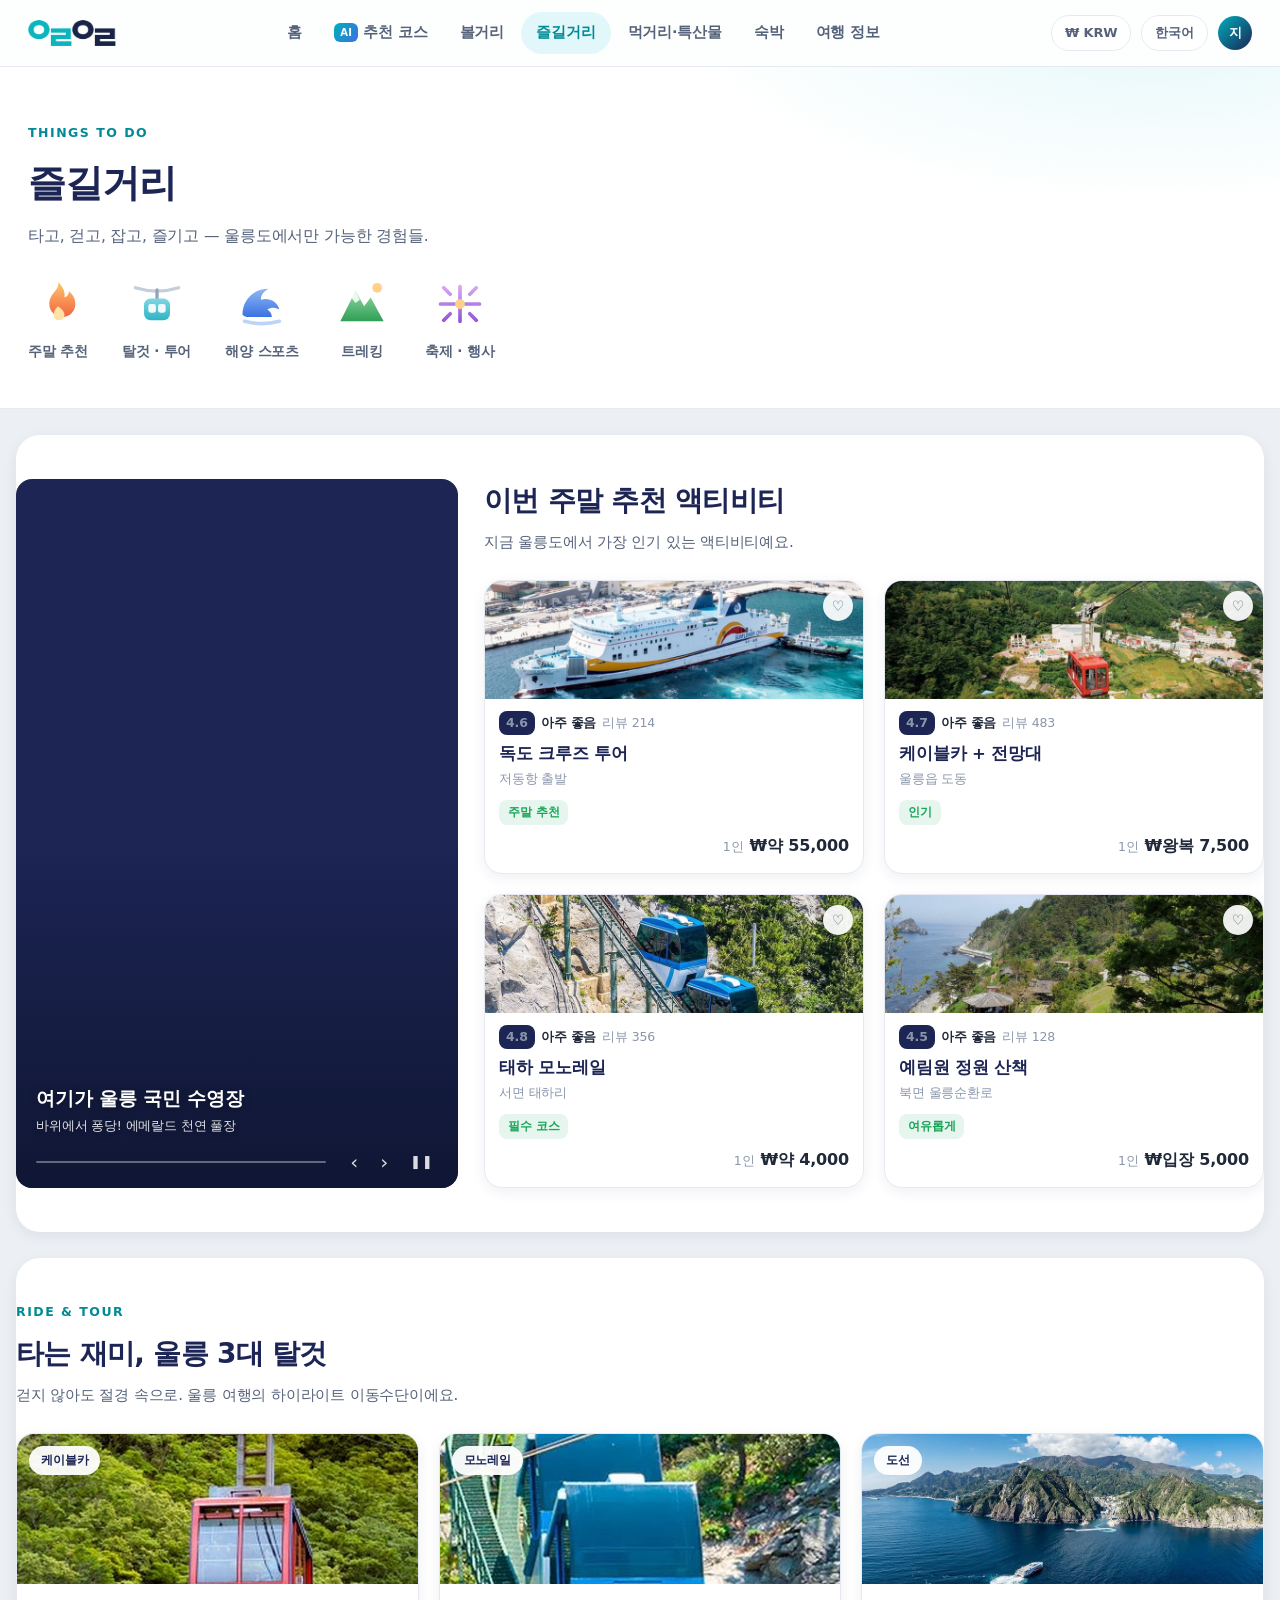
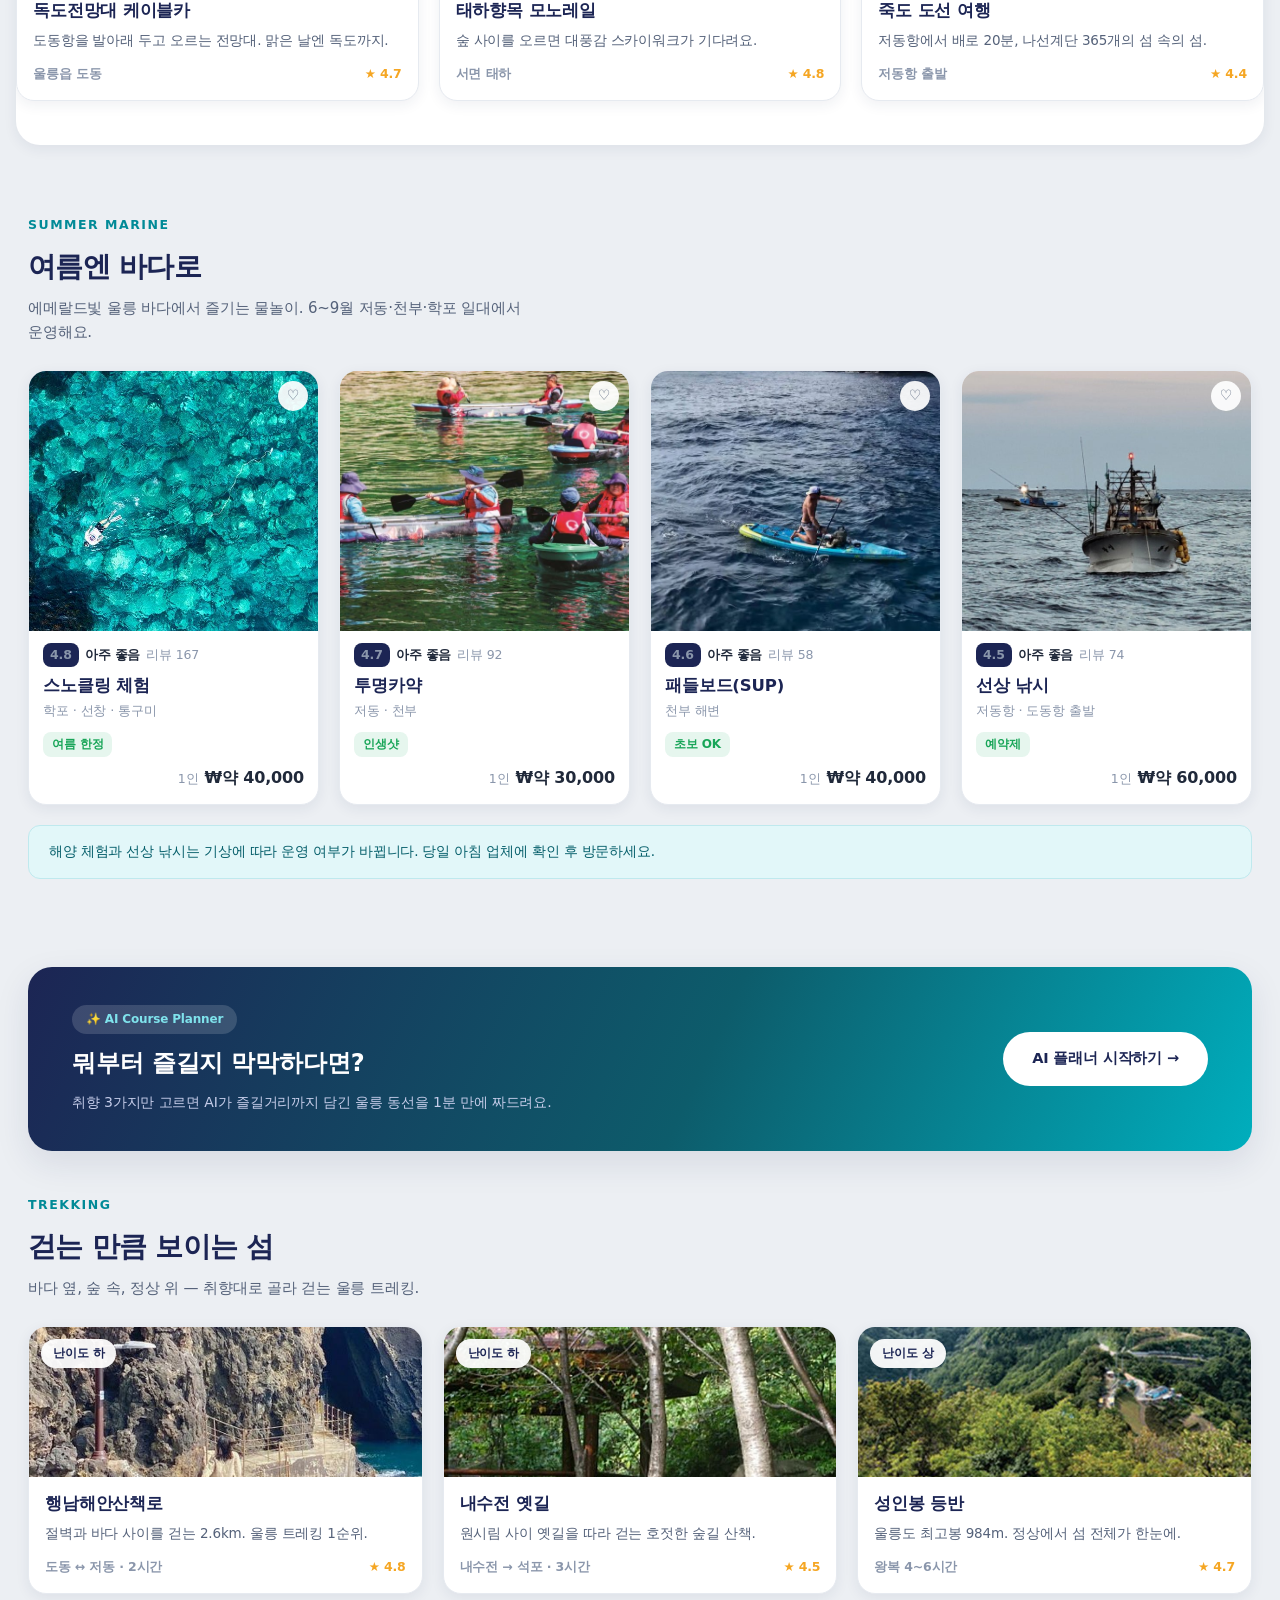
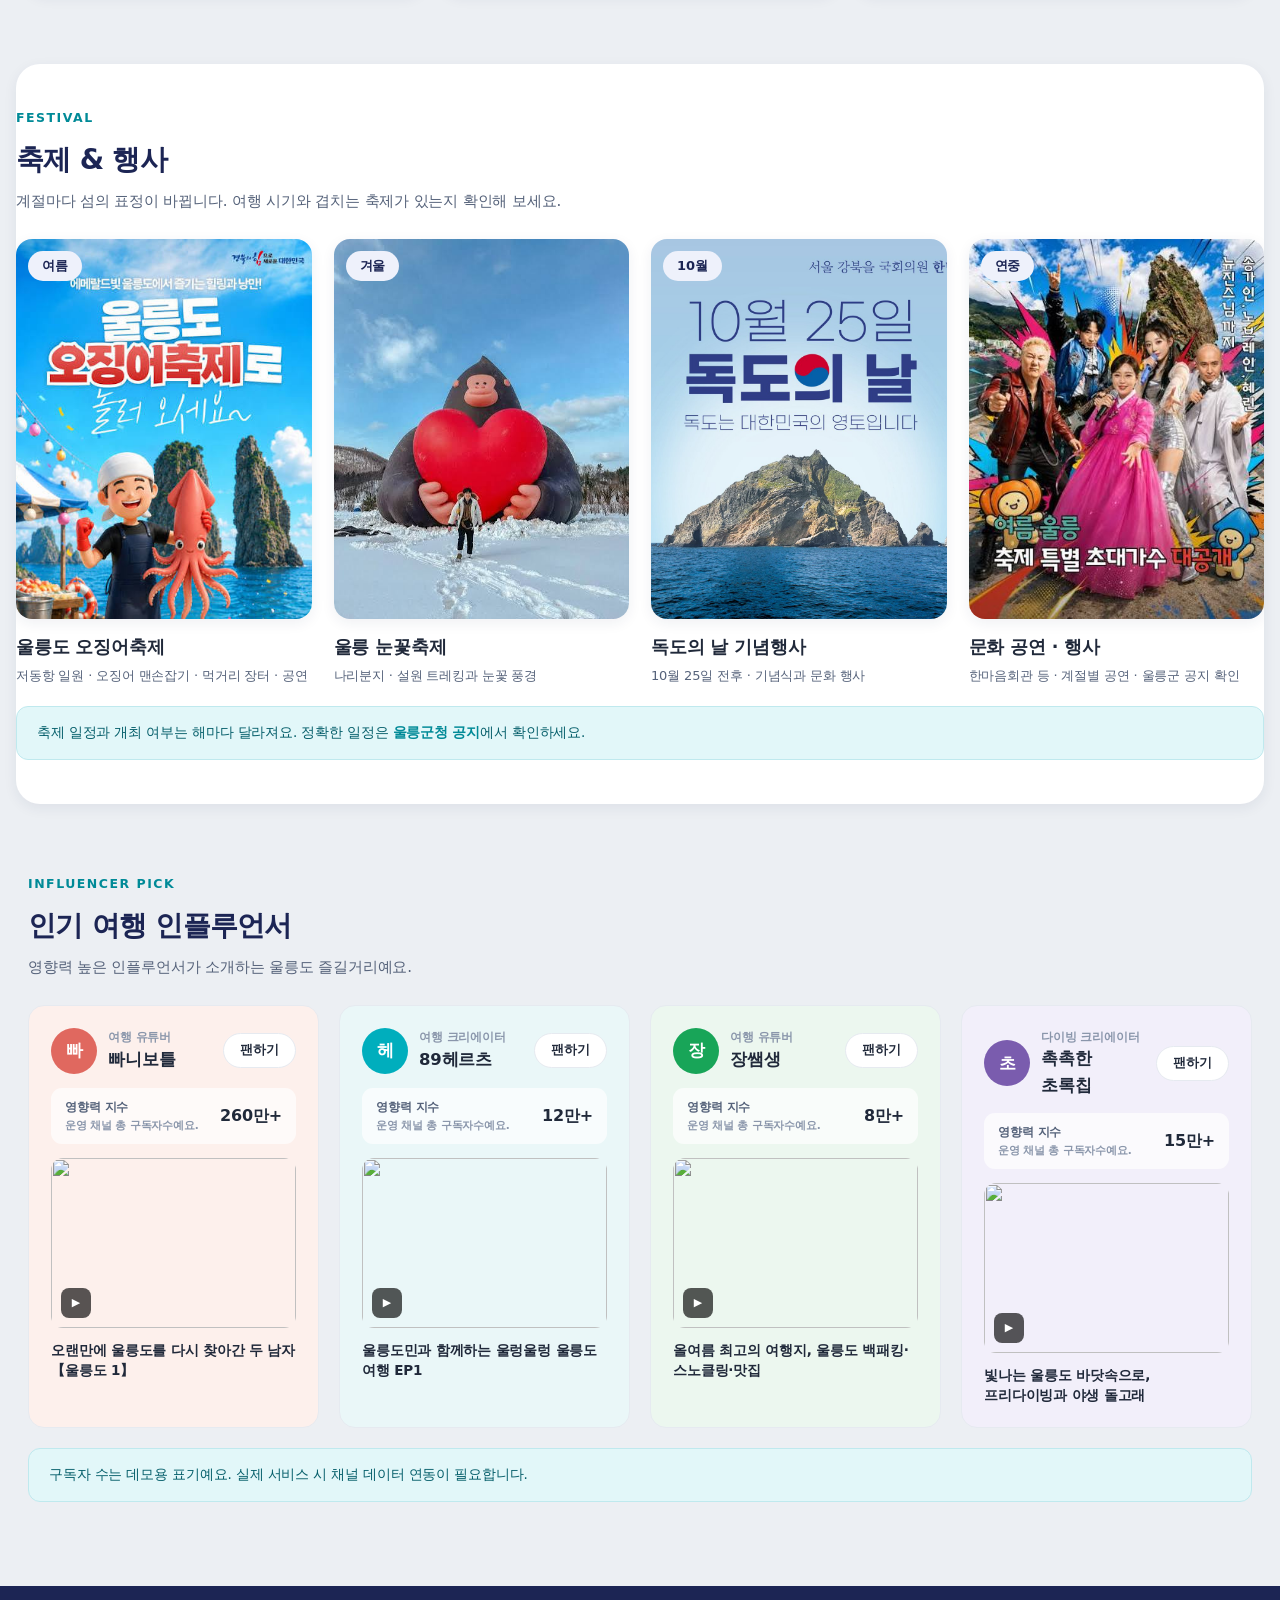
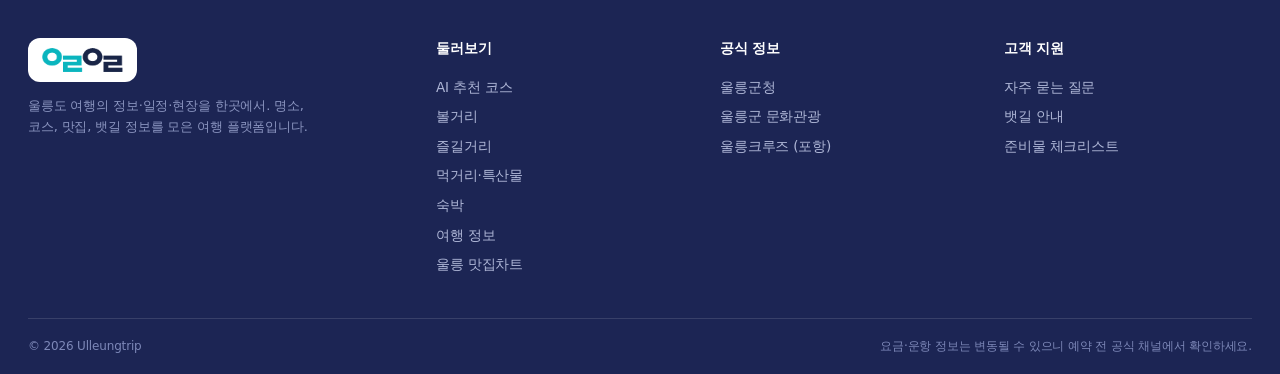
==== act.html @ 64a468b3 "즐길거리, 먹거리/특산물 > 상세 페이지 추가 체험 상세와 맛집·카페 상세 두 템플릿 수정" ====
<!DOCTYPE html>
<html lang="ko">
<head>
<meta charset="UTF-8">
<meta name="viewport" content="width=device-width, initial-scale=1.0">
<title>체험 상세 — 울릉트립</title>
<meta name="description" content="울릉도 체험·액티비티 상세 정보.">
<link rel="stylesheet" href="https://cdn.jsdelivr.net/gh/wanteddev/wanted-sans@v1.0.3/packages/wanted-sans/fonts/webfonts/variable/split/WantedSansVariable.min.css">
<link rel="stylesheet" href="https://cdn.jsdelivr.net/gh/orioncactus/pretendard@v1.3.9/dist/web/variable/pretendardvariable-dynamic-subset.min.css">
<link rel="stylesheet" href="css/style.css">
</head>
<body>
<header class="site-header"><div class="wrap nav">
<a class="logo" href="index.html"><img src="images/logo.png" alt="울릉트립"></a>
<nav class="nav-links" id="navLinks"><a href="index.html" class="">홈</a><a href="courses.html" class=""><em class="nav-ai">AI</em>추천 코스</a><a href="places.html" class="">볼거리</a><a href="experience.html" class="active">즐길거리</a><a href="food.html" class="">먹거리·특산물</a><a href="stay.html" class="">숙박</a><a href="info.html" class="">여행 정보</a></nav>
<div class="nav-side"><span class="chip-sm">₩ KRW</span><span class="chip-sm">한국어</span><span class="avatar">지</span>
<button class="menu-btn" onclick="document.getElementById('navLinks').classList.toggle('open')">☰</button></div>
</div></header>

<section class="section"><div class="wrap" id="actPage">
<p class="pv-empty">체험 정보를 불러오는 중...</p>
</div></section>

<footer class="site-footer"><div class="wrap">
<div class="footer-inner">
<div class="about"><div class="footer-logo"><img src="images/logo.png" alt="울릉트립"></div>
<p>울릉도 여행의 정보·일정·현장을 한곳에서. 명소, 코스, 맛집, 뱃길 정보를 모은 여행 플랫폼입니다.</p></div>
<div class="footer-col"><h4>둘러보기</h4><a href="courses.html">AI 추천 코스</a><a href="places.html">볼거리</a><a href="experience.html">즐길거리</a><a href="food.html">먹거리·특산물</a><a href="stay.html">숙박</a><a href="info.html">여행 정보</a><a href="chart.html">울릉 맛집차트</a></div>
<div class="footer-col"><h4>공식 정보</h4><a href="https://www.ulleung.go.kr" target="_blank" rel="noopener">울릉군청</a><a href="https://www.ulleung.go.kr/tour/index.do" target="_blank" rel="noopener">울릉군 문화관광</a><a href="https://www.ulcruise.co.kr" target="_blank" rel="noopener">울릉크루즈 (포항)</a></div>
<div class="footer-col"><h4>고객 지원</h4><a href="info.html">자주 묻는 질문</a><a href="info.html">뱃길 안내</a><a href="info.html">준비물 체크리스트</a></div>
</div>
<div class="footer-bottom"><span>© 2026 Ulleungtrip</span><span>요금·운항 정보는 변동될 수 있으니 예약 전 공식 채널에서 확인하세요.</span></div>
</div></footer>
<script src="js/main.js"></script>
</body>
</html>
---- css/style.css ----
:root{
  --teal:#00aebd; --teal-dark:#008a97; --teal-soft:#e2f7f9;
  --navy:#1c2554; --ink:#20293a; --ink-2:#55627a; --ink-3:#8a96ab;
  --green:#18a558; --green-soft:#e6f6ee;
  --amber:#f5a623;
  --page:#eceff3; --panel:#ffffff; --band:#f4f6f9; --line:#e6eaf0;
  --r-xl:24px; --r-lg:16px; --r-md:12px; --r-pill:999px;
  --shadow:0 12px 34px rgba(28,37,84,.10);
  --shadow-sm:0 4px 14px rgba(28,37,84,.07);
}
*{margin:0;padding:0;box-sizing:border-box}
html{scroll-behavior:smooth}
body{
  font-family:"Wanted Sans Variable","Wanted Sans","Pretendard Variable",Pretendard,-apple-system,BlinkMacSystemFont,"Apple SD Gothic Neo","Noto Sans KR",system-ui,sans-serif;
  color:var(--ink); background:var(--page); line-height:1.6; letter-spacing:-.01em; word-break:keep-all;
}
img{max-width:100%;display:block}
a{color:inherit;text-decoration:none}
.wrap{max-width:1300px;margin:0 auto;padding:0 28px}

/* ---------- header ---------- */
.site-header{position:sticky;top:0;z-index:50;background:rgba(255,255,255,.9);backdrop-filter:blur(12px);border-bottom:1px solid var(--line)}
.nav{display:flex;align-items:center;justify-content:space-between;height:66px;gap:16px}
.logo img{height:26px;width:auto}
.nav-links{display:flex;gap:2px;align-items:center}
.nav-links a{padding:9px 15px;border-radius:var(--r-pill);font-size:14.5px;font-weight:600;color:var(--ink-2);transition:.18s}
.nav-links a:hover{background:var(--band);color:var(--ink)}
.nav-links a.active{background:var(--teal-soft);color:var(--teal-dark)}
.nav-ai{display:inline-block;background:linear-gradient(120deg,var(--teal),#3a72e0);color:#fff;border-radius:6px;padding:1.5px 6px;font-size:10px;font-weight:800;font-style:normal;margin-right:5px;vertical-align:1.5px;letter-spacing:.04em}
.nav-side{display:flex;align-items:center;gap:10px}
.chip-sm{display:inline-flex;align-items:center;gap:6px;border:1px solid var(--line);border-radius:var(--r-pill);padding:7px 13px;font-size:13px;font-weight:700;color:var(--ink-2);background:#fff}
.avatar{width:34px;height:34px;border-radius:50%;background:linear-gradient(135deg,var(--teal),var(--navy));color:#fff;display:grid;place-items:center;font-size:13px;font-weight:800}
.menu-btn{display:none;background:none;border:none;font-size:24px;cursor:pointer;color:var(--ink)}

/* ---------- panel system ---------- */
.panel{background:var(--panel);border-radius:var(--r-xl);max-width:1360px;margin:26px auto;box-shadow:var(--shadow-sm);overflow:hidden}
.panel-pad{padding:54px 0}
.section{padding:44px 0}
.sec-head{display:flex;align-items:flex-end;justify-content:space-between;gap:20px;margin-bottom:26px}
.sec-head h2{font-size:clamp(22px,2.6vw,28px);font-weight:800;letter-spacing:-.02em;color:var(--navy)}
.sec-head p{color:var(--ink-2);margin-top:6px;max-width:560px;font-size:15px}
.sec-link{white-space:nowrap;font-weight:700;color:var(--teal-dark);font-size:14.5px}
.sec-link:hover{text-decoration:underline}
.center{text-align:center}
.center h2{color:var(--navy)}

/* ---------- hero ---------- */
.hero-media{position:relative;border-radius:var(--r-lg);overflow:hidden;margin-top:26px;height:clamp(320px,40vw,520px)}
.hero-media svg{display:block;width:100%;height:auto}
.hero-slide{position:absolute;inset:0;width:100%;height:100%;object-fit:cover;opacity:0;transition:opacity 1.2s ease}
.hero-slide.show{opacity:1}
.hero-dots{position:absolute;bottom:18px;left:50%;transform:translateX(-50%);display:flex;gap:8px;z-index:3}
.hero-dots span{width:8px;height:8px;border-radius:50%;background:rgba(255,255,255,.5);transition:.3s}
.hero-dots span.on{background:#fff;width:22px;border-radius:999px}
.hero-overlay{position:absolute;inset:0;display:flex;flex-direction:column;align-items:center;justify-content:center;text-align:center;color:#fff;background:linear-gradient(180deg,rgba(10,18,40,.18),rgba(10,18,40,.42));padding:0 24px 56px}
.hero-overlay h1{font-size:clamp(28px,4vw,44px);font-weight:800;letter-spacing:-.02em;text-shadow:0 2px 18px rgba(0,0,0,.35)}
.hero-overlay p{margin-top:10px;font-size:clamp(14px,1.6vw,17px);opacity:.95;text-shadow:0 1px 10px rgba(0,0,0,.35)}

/* search card */
.search-wrap{position:relative;margin-top:-52px;z-index:5;padding:0 34px}
.search-card{background:#fff;border:1px solid var(--line);border-radius:var(--r-lg);box-shadow:var(--shadow)}
.search-tabs{display:flex;gap:6px;padding:14px 18px 0;flex-wrap:wrap;justify-content:center}
.search-tabs .tab{display:inline-flex;align-items:center;gap:7px;border-radius:var(--r-pill);padding:8px 16px;font-size:13.5px;font-weight:700;color:var(--ink-2);cursor:default;border:1px solid transparent}
.search-tabs .tab.on{background:var(--navy);color:#fff}
.search-tabs .tab:not(.on):hover{background:var(--band)}
.search-fields{display:grid;grid-template-columns:1.2fr 1fr 1fr 1.2fr auto;align-items:center;padding:12px 18px 16px;gap:0}
.sf{padding:8px 18px;border-right:1px solid var(--line)}
.sf label{display:block;font-size:12px;font-weight:800;color:var(--navy);margin-bottom:2px}
.sf div{font-size:13.5px;color:var(--ink-3);font-weight:600}
.search-btn{margin-left:14px}
.btn{display:inline-flex;align-items:center;gap:8px;border-radius:var(--r-pill);padding:13px 24px;font-size:14.5px;font-weight:700;transition:.18s;border:1px solid transparent;cursor:pointer}
.btn-primary{background:var(--teal);color:#fff}
.btn-primary:hover{background:var(--teal-dark)}
.btn-navy{background:var(--navy);color:#fff}
.btn-navy:hover{background:#2a3572}
.btn-ghost{background:#fff;border-color:var(--line);color:var(--ink);box-shadow:var(--shadow-sm)}

/* ---------- AI assistant card ---------- */
.ai-card{background:#fff;border:1px solid var(--line);border-radius:var(--r-lg);box-shadow:var(--shadow);position:relative;overflow:hidden}
.ai-tabs{display:flex;gap:8px;flex-wrap:wrap;justify-content:center;padding:16px 20px;border-bottom:1px solid var(--line)}
.ai-chip{background:#fff;border:1px solid transparent;color:var(--ink);border-radius:var(--r-pill);padding:9px 16px;font-size:13.5px;font-weight:700;cursor:pointer;font-family:inherit;transition:.18s}
.ai-chip:hover{background:var(--teal-soft);color:var(--teal-dark)}
.ai-input-row{display:flex;gap:14px;align-items:center;padding:16px 22px 18px}
.ai-input-row input{flex:1;border:none;border-radius:var(--r-pill);padding:13px 22px;font-size:14.5px;font-family:inherit;color:var(--ink);outline:none;background:transparent;text-align:center;transition:.18s}
.ai-input-row input:focus{background:var(--band)}
.ai-input-row input::placeholder{color:var(--ink-2);font-weight:600;opacity:1}
.ai-ask{background:var(--teal);color:#fff;border:none;border-radius:var(--r-pill);padding:13px 24px;font-size:14px;font-weight:800;font-family:inherit;cursor:pointer;display:inline-flex;align-items:center;gap:8px;transition:.18s;white-space:nowrap;box-shadow:0 6px 16px rgba(0,174,189,.3)}
.ai-ask:hover{background:var(--teal-dark)}
.ai-answer{display:none;margin:0 22px 18px;background:var(--band);border:1px solid var(--line);border-radius:var(--r-md);padding:12px 16px;color:var(--ink);position:relative;z-index:2;text-align:left}
.ai-answer.show{display:flex;gap:12px;align-items:flex-start}
.ai-answer .av-bot{flex:0 0 34px;width:34px;height:34px;border-radius:50%;background:var(--teal-soft);display:grid;place-items:center;font-size:17px}
.ai-answer p{font-size:14px;color:var(--ink-2);line-height:1.65}
.ai-answer a{color:var(--teal-dark);font-weight:800}
.ai-answer a:hover{text-decoration:underline}

/* ---------- dokdo live widget ---------- */
.dokdo-live{margin-top:26px;background:linear-gradient(120deg,var(--teal-soft),#eef9fa 60%,#f2f7ff);border:1px solid #cdeef2;border-radius:var(--r-lg);padding:22px 30px;display:flex;align-items:center;justify-content:space-between;gap:24px;flex-wrap:wrap}
.dl-left{display:flex;align-items:center;gap:18px}
.dl-left img{width:72px;height:72px;border-radius:50%;object-fit:cover;border:3px solid #fff;box-shadow:var(--shadow-sm)}
.dl-left h3{font-size:18px;font-weight:800;color:var(--navy)}
.dl-left p{font-size:13px;color:var(--ink-2);margin-top:2px}
.dl-left a{font-size:12.5px;font-weight:800;color:var(--teal-dark)}
.dl-left a:hover{text-decoration:underline}
.dl-slots{display:flex;gap:14px;flex-wrap:wrap}
.dl-slot{background:#fff;border:1px solid var(--line);border-radius:var(--r-md);padding:12px 18px;display:flex;align-items:center;gap:10px;font-size:13.5px;font-weight:700;color:var(--ink-2);box-shadow:var(--shadow-sm)}
.dl-slot b{color:var(--navy);font-size:14.5px}
.dl-face{font-size:22px}

/* ---------- dokdo floating button ---------- */
.dokdo-fab-wrap{position:fixed;right:24px;bottom:24px;z-index:80;display:flex;flex-direction:column;align-items:flex-end;gap:14px}
.dokdo-fab{background:#fff;color:var(--navy);border:1px solid var(--line);border-radius:var(--r-pill);padding:18px 28px;font-size:16px;font-weight:800;font-family:inherit;cursor:pointer;box-shadow:0 14px 36px rgba(28,37,84,.28);display:inline-flex;align-items:center;gap:10px;transition:.18s}
.dokdo-fab:hover{transform:translateY(-3px);box-shadow:0 18px 42px rgba(28,37,84,.34)}
.fab-dot{width:10px;height:10px;border-radius:50%;background:var(--teal);position:relative}
.fab-dot::after{content:"";position:absolute;inset:-5px;border-radius:50%;border:2px solid var(--teal);opacity:.5;animation:fabPulse 1.8s ease-out infinite}
@keyframes fabPulse{0%{transform:scale(.6);opacity:.7}100%{transform:scale(1.6);opacity:0}}
.dokdo-pop{display:none;width:380px;max-width:calc(100vw - 48px);background:#fff;border-radius:var(--r-lg);box-shadow:0 24px 60px rgba(28,37,84,.3);overflow:hidden}
.dokdo-pop.open{display:block;animation:destFade .25s ease}
.dp-top{background:var(--navy);color:#fff;padding:24px 26px;display:flex;align-items:center;justify-content:space-between;gap:16px}
.dp-top h3{font-size:19px;font-weight:800}
.dp-top p{font-size:13px;color:#aeb6d6;margin-top:6px}
.dp-top img{width:72px;height:72px;border-radius:50%;object-fit:cover;border:4px solid rgba(255,255,255,.9);flex:0 0 72px}
.dp-body{padding:18px 20px 20px}
.dokdo-pop .dl-slots{flex-direction:column;gap:10px;display:flex}
.dokdo-pop .dl-slot{width:100%;padding:15px 18px;font-size:14.5px}
.dokdo-pop .dl-slot b{font-size:15.5px}
.dp-link{margin-top:14px;width:100%;justify-content:center}

/* ---------- trust features ---------- */
.trust{display:grid;grid-template-columns:repeat(3,1fr);gap:20px;position:relative;margin-top:34px}
.trust::before{content:"";position:absolute;top:34px;left:16%;right:16%;border-top:2px dashed var(--line);z-index:0}
.trust-item{position:relative;z-index:1;text-align:center;padding:0 12px}
.trust-ico{width:68px;height:68px;border-radius:50%;margin:0 auto 14px;display:grid;place-items:center;font-size:26px;background:var(--teal-soft);border:6px solid #fff;box-shadow:var(--shadow-sm)}
.trust-item h3{font-size:16.5px;font-weight:800;color:var(--navy)}
.trust-item p{font-size:13.5px;color:var(--ink-2);margin-top:6px;max-width:250px;margin-left:auto;margin-right:auto}

/* ---------- chips row ---------- */
.chips{display:flex;gap:8px;flex-wrap:wrap;margin-bottom:22px}
.chip{display:inline-flex;align-items:center;gap:7px;border:1px solid var(--line);background:#fff;border-radius:var(--r-pill);padding:8px 16px;font-size:13.5px;font-weight:700;color:var(--ink-2)}
.chip.on{background:var(--navy);color:#fff;border-color:var(--navy)}

/* ---------- destination photo cards ---------- */
.grid{display:grid;gap:20px}
.grid.c4{grid-template-columns:repeat(4,1fr)}
.grid.c3{grid-template-columns:repeat(3,1fr)}
.grid.c2{grid-template-columns:repeat(2,1fr)}
.dest-grid{display:none;grid-template-columns:repeat(4,minmax(0,296px));gap:16px;justify-content:center}
.dest-grid.on{display:grid;animation:destFade .35s ease}
@keyframes destFade{from{opacity:0;transform:translateY(8px)}to{opacity:1;transform:none}}
button.chip{cursor:pointer;font-family:inherit}
.dest-card{position:relative;border-radius:var(--r-lg);overflow:hidden;width:100%;max-width:296px;aspect-ratio:296/520;display:flex;align-items:flex-end;box-shadow:var(--shadow-sm);transition:.2s}
.dest-card:hover{transform:translateY(-4px);box-shadow:var(--shadow)}
.dest-card svg{position:absolute;inset:0;width:100%;height:100%}
.dest-ph{position:absolute;inset:0;width:100%;height:100%;object-fit:cover}
.dest-card .shade{position:absolute;inset:0;background:linear-gradient(180deg,transparent 40%,rgba(10,16,38,.82))}
.dest-card .txt{position:relative;z-index:2;color:#fff;padding:18px}
.dest-card .txt h3{font-size:18px;font-weight:800}
.dest-card .txt .from{font-size:13px;font-weight:700;color:#7fe3ec;margin-top:2px}
.dest-card .txt p{font-size:12.5px;opacity:.85;margin-top:4px}

/* ---------- theme banner ---------- */
.theme-banner{position:relative;border-radius:var(--r-lg);overflow:hidden;display:flex;flex-direction:column;justify-content:space-between;min-height:540px;box-shadow:var(--shadow)}
.tb-bg{position:absolute;inset:0;width:100%;height:100%;object-fit:cover}
.tb-overlay{position:absolute;inset:0;background:linear-gradient(100deg,rgba(255,255,255,.96) 0%,rgba(255,255,255,.88) 34%,rgba(255,255,255,.3) 58%,rgba(255,255,255,0) 74%)}
.tb-content{position:relative;z-index:2;padding:42px 48px 0;max-width:620px}
.tb-content h2{font-size:clamp(24px,3vw,34px);font-weight:800;color:var(--navy);letter-spacing:-.02em}
.tb-content h2 em{font-style:normal;color:var(--teal)}
.tb-content>p{margin-top:10px;font-size:15px;font-weight:700;color:var(--ink);display:flex;align-items:center;gap:12px}
.tb-arrow{width:32px;height:32px;border-radius:50%;border:1.5px solid var(--ink-2);display:grid;place-items:center;font-size:14px;transition:.18s;background:rgba(255,255,255,.6)}
.tb-arrow:hover{background:var(--teal);border-color:var(--teal);color:#fff}
.tb-live{display:flex;gap:8px;flex-wrap:wrap;margin-top:16px}
.tbl-item{display:inline-flex;align-items:center;gap:6px;background:rgba(255,255,255,.92);border:1px solid var(--line);border-radius:var(--r-pill);padding:7px 13px;font-size:12px;font-weight:600;color:var(--ink-2);box-shadow:var(--shadow-sm)}
.tbl-item b{color:var(--navy);font-weight:800}
.tbl-item i{font-style:normal;border-radius:6px;padding:1px 7px;font-size:10.5px;font-weight:800;color:#fff}
.tbl-item i.ok{background:var(--green)}
.tbl-item i.mid{background:var(--amber)}
.tbl-item i.bad{background:#e0685f}
.tb-match{position:absolute;top:16px;left:16px;z-index:2;background:var(--navy);color:#7fe3ec;border-radius:var(--r-pill);padding:4px 10px;font-size:10.5px;font-weight:800;box-shadow:var(--shadow-sm)}
.tb-card{position:relative}
.tb-result{display:none;position:relative;z-index:2;margin:14px 28px 0;background:rgba(255,255,255,.97);border:1.5px solid var(--teal);border-radius:var(--r-lg);padding:16px 20px;box-shadow:var(--shadow)}
.tb-result.show{display:flex;gap:14px;align-items:flex-start;animation:destFade .3s ease}
.tbr-bot{flex:0 0 40px;width:40px;height:40px;border-radius:50%;background:var(--teal-soft);display:grid;place-items:center;font-size:20px}
.tbr-body b{display:block;font-size:14.5px;font-weight:800;color:var(--navy)}
.tbr-body p{font-size:13.5px;color:var(--ink-2);margin-top:4px;line-height:1.6}
.tbr-link{display:inline-block;margin-top:8px;font-size:12.5px;font-weight:800;color:var(--teal-dark)}
.tbr-link:hover{text-decoration:underline}
.tb-cards{display:flex;gap:16px;margin-top:18px}
.tb-card{background:rgba(255,255,255,.96);border-radius:14px;padding:10px 10px 12px;box-shadow:var(--shadow-sm);width:158px;transition:.2s}
.tb-card:hover{transform:translateY(-4px);box-shadow:var(--shadow)}
.tb-card img{width:100%;aspect-ratio:4/5;object-fit:cover;border-radius:10px}
.tb-card h4{font-size:13.5px;font-weight:800;color:var(--navy);margin-top:9px}
.tb-card span{font-size:11.5px;color:var(--ink-3);font-weight:700}
.tb-search{position:relative;z-index:2;margin:32px 28px 28px;background:rgba(255,255,255,.97);border-radius:var(--r-lg);box-shadow:var(--shadow);display:flex;align-items:center;padding:10px 14px;flex-wrap:wrap;gap:4px}
.tbs-field{flex:1;min-width:150px;padding:6px 20px;border-right:1px solid var(--line)}
.tbs-field label{display:block;font-size:11.5px;font-weight:700;color:var(--ink-3)}
.tbs-field select,.tbs-field input[type=date]{border:none;font-family:inherit;font-size:14.5px;font-weight:800;color:var(--navy);background:transparent;outline:none;width:100%;cursor:pointer;padding:0}
.tbs-field .val{font-size:14.5px;font-weight:800;color:var(--navy)}

/* custom dropdown & calendar */
.tbs-field.ux-dd{position:relative}
.ux-value{border:none;background:transparent;font-family:inherit;font-size:14.5px;font-weight:800;color:var(--navy);display:flex;justify-content:space-between;align-items:center;gap:10px;width:100%;cursor:pointer;padding:0;text-align:left}
.ux-value i{font-style:normal;font-size:13px;color:var(--ink-3);transition:.2s}
.ux-dd.open .ux-value i.chev{transform:rotate(180deg);color:var(--teal-dark)}
.ux-panel{position:absolute;bottom:calc(100% + 14px);left:8px;min-width:230px;background:#fff;border:1.5px solid var(--teal);border-radius:14px;box-shadow:0 18px 44px rgba(28,37,84,.2);padding:8px;display:none;z-index:40}
.ux-dd.open .ux-panel{display:block;animation:destFade .18s ease}
.ux-opt{padding:10px 14px;border-radius:9px;font-size:14px;font-weight:600;color:var(--ink-2);cursor:pointer;transition:.15s}
.ux-opt:hover{background:var(--band);color:var(--ink)}
.ux-opt.on{background:var(--teal-soft);color:var(--teal-dark);font-weight:800}
.ux-cal{width:288px;padding:14px}
.cal-head{display:flex;justify-content:space-between;align-items:center;margin-bottom:10px}
.cal-head b{font-size:14.5px;font-weight:800;color:var(--navy)}
.cal-nav{width:30px;height:30px;border:none;background:none;border-radius:9px;font-size:17px;color:var(--ink-2);cursor:pointer;font-family:inherit;transition:.15s}
.cal-nav:hover{background:var(--band);color:var(--navy)}
.cal-grid{display:grid;grid-template-columns:repeat(7,1fr);gap:2px;text-align:center}
.cal-dow{font-size:11px;font-weight:800;color:var(--ink-3);padding:4px 0}
.cal-grid .cal-dow:first-child{color:#e0685f}
.cal-day{height:34px;border:none;background:none;font-family:inherit;font-size:13px;font-weight:600;color:var(--ink);border-radius:9px;cursor:pointer;transition:.15s}
.cal-day:hover{background:var(--band)}
.cal-day.today{color:var(--teal-dark);font-weight:800;box-shadow:inset 0 0 0 1.5px var(--teal-soft)}
.cal-day.sel{background:var(--teal);color:#fff;font-weight:800;box-shadow:none}
.cal-day.dis{color:#c9d2de;cursor:default;background:none}
.tb-search .btn{margin-left:12px}

/* ---------- deal cards ---------- */
.card{background:#fff;border:1px solid var(--line);border-radius:var(--r-lg);overflow:hidden;box-shadow:var(--shadow-sm);transition:.2s;display:flex;flex-direction:column}
.card:hover{transform:translateY(-4px);box-shadow:var(--shadow)}
.thumb{height:150px;position:relative;overflow:hidden}
.thumb svg{position:absolute;inset:0;width:100%;height:100%}
.thumb img{position:absolute;inset:0;width:100%;height:100%;object-fit:cover}

/* dokdo banner */
.dokdo-banner{position:relative;border-radius:var(--r-lg);overflow:hidden;min-height:280px;display:flex;align-items:flex-end}
.dokdo-banner img{position:absolute;inset:0;width:100%;height:100%;object-fit:cover}
.dokdo-shade{position:absolute;inset:0;background:linear-gradient(180deg,rgba(10,16,38,.05) 30%,rgba(10,16,38,.72))}
.dokdo-txt{position:relative;z-index:2;color:#fff;padding:32px 36px}
.dokdo-txt h2{font-size:clamp(22px,3vw,30px);font-weight:800}
.dokdo-txt p{margin-top:6px;font-size:14.5px;opacity:.92}
.heart{position:absolute;top:10px;right:10px;width:30px;height:30px;border-radius:50%;background:rgba(255,255,255,.92);display:grid;place-items:center;font-size:14px;color:var(--ink-2);z-index:2}
.card-body{padding:14px 16px 16px;flex:1;display:flex;flex-direction:column}
.rate-row{display:flex;align-items:center;gap:6px;font-size:12.5px;margin-bottom:6px}
.rate-badge{background:var(--navy);color:#fff;border-radius:8px;padding:2px 7px;font-weight:800}
.rate-row b{color:var(--ink)}
.rate-row span{color:var(--ink-3)}
.card-body h3{font-size:15.5px;font-weight:800;color:var(--navy)}
.card-body .loc{font-size:13px;color:var(--ink-3);margin-top:2px}
.card-body p{font-size:13.5px;color:var(--ink-2);margin-top:6px;flex:1}
.deal-badge{display:inline-block;background:var(--green-soft);color:var(--green);border-radius:8px;padding:3px 9px;font-size:12px;font-weight:800;margin-top:10px;width:fit-content}
.price-row{display:flex;align-items:baseline;justify-content:flex-end;gap:6px;margin-top:8px;font-size:12.5px;color:var(--ink-3)}
.price-row b{font-size:16px;color:var(--ink)}

/* ---------- activity video layout ---------- */
.act-wrap{display:grid;grid-template-columns:.85fr 1.5fr;gap:26px;align-items:stretch}
.act-video{position:relative;border-radius:var(--r-lg);overflow:hidden;min-height:400px;background:var(--navy)}
.act-video video{position:absolute;inset:0;width:100%;height:100%;object-fit:cover}
.act-more{position:absolute;right:14px;top:14px;background:rgba(255,255,255,.94);color:var(--navy);border-radius:var(--r-pill);padding:9px 16px;font-size:12.5px;font-weight:800;box-shadow:var(--shadow-sm);transition:.18s;z-index:3}
.act-more:hover{background:var(--teal);color:#fff}
.act-shade{position:absolute;left:0;right:0;bottom:0;height:50%;background:linear-gradient(180deg,transparent,rgba(10,16,38,.7))}
.act-caption{position:absolute;left:20px;right:20px;bottom:52px;color:#fff;z-index:2}
.act-caption b{display:block;font-size:19px;font-weight:800;text-shadow:0 1px 10px rgba(0,0,0,.4)}
.act-caption span{display:block;font-size:12.5px;opacity:.88;margin-top:3px;text-shadow:0 1px 8px rgba(0,0,0,.4)}
.act-bar{position:absolute;left:20px;right:16px;bottom:14px;display:flex;align-items:center;gap:6px;z-index:2}
.act-prog{flex:1;height:2.5px;background:rgba(255,255,255,.35);border-radius:2px;margin-right:10px;overflow:hidden}
.act-prog i{display:block;height:100%;width:0;background:#fff;transition:width .2s linear}
.act-btn{background:none;border:none;color:#fff;font-size:20px;font-family:inherit;cursor:pointer;padding:2px 8px;opacity:.85;transition:.15s;line-height:1}
.act-btn:hover{opacity:1;transform:scale(1.12)}
#actToggle{font-size:13px;letter-spacing:1px}
.act-grid .thumb{height:118px}
.act-grid .card-body{padding:12px 14px 14px}

/* ---------- thrift section ---------- */
.thrift-panel{background:linear-gradient(135deg,#fbf7f0 0%,#f2f8f6 55%,#eef6f8 100%)}
.thrift-grid{display:grid;grid-template-columns:repeat(4,1fr);gap:18px}
.thrift-tile{border-radius:20px;padding:28px 24px;box-shadow:0 10px 28px rgba(28,37,84,.1);transition:.2s;position:relative;overflow:hidden}
.thrift-tile:hover{transform:translateY(-5px)}
.tt-num{display:inline-block;border-radius:var(--r-pill);padding:4px 12px;font-size:11px;font-weight:800;letter-spacing:.08em;margin-bottom:14px}
.thrift-tile h3{font-size:16.5px;font-weight:800;margin-bottom:8px}
.thrift-tile p{font-size:13px;line-height:1.6}
.t-plain{background:#fff}
.t-plain .tt-num{background:var(--band);color:var(--ink-2)}
.t-plain h3{color:var(--navy)} .t-plain p{color:var(--ink-2)}
.t-teal{background:linear-gradient(150deg,#17c3d3,#008a97);color:#fff}
.t-teal .tt-num{background:rgba(255,255,255,.22);color:#fff}
.t-teal p{color:rgba(255,255,255,.85)}
.t-amber{background:linear-gradient(150deg,#ffc36b,#f39c1f);color:#fff}
.t-amber .tt-num{background:rgba(255,255,255,.26);color:#fff}
.t-amber p{color:rgba(255,255,255,.9)}
.t-navy{background:linear-gradient(150deg,#2a3a72,#141d45);color:#fff}
.t-navy .tt-num{background:rgba(255,255,255,.16);color:#7fe3ec}
.t-navy p{color:#aeb6d6}
.thrift-tile::after{content:"";position:absolute;right:-40px;bottom:-40px;width:120px;height:120px;border-radius:50%;background:rgba(255,255,255,.14)}
.t-plain::after{background:var(--band)}

/* ---------- sights map ---------- */
.sights-map{display:grid;grid-template-columns:1fr 1.25fr;gap:44px;align-items:center}
.map-left{position:relative}
.map-img{width:100%;height:auto;display:block;border-radius:var(--r-lg)}
.map-pin-layer{position:absolute;inset:0}
.map-pin{position:absolute;transform:translate(-50%,-50%);border:none;background:none;cursor:pointer;font-family:inherit;padding:10px;transition:.25s}
.map-pin::before{content:"";display:block;width:16px;height:16px;border-radius:50%;background:var(--teal);border:3px solid #fff;box-shadow:0 3px 10px rgba(28,37,84,.35);transition:.2s}
.map-pin::after{content:"";position:absolute;left:50%;top:50%;transform:translate(-50%,-50%);width:32px;height:32px;border-radius:50%;border:2px solid var(--teal);opacity:0;animation:fabPulse 2s ease-out infinite}
.map-pin:hover::before{transform:scale(1.35);background:var(--navy)}
.map-pin.dim{opacity:.25}
.map-pin.dim::after{display:none}
.map-pin.dim:hover{opacity:1}
.map-tip{position:absolute;transform:translate(-50%,-130%);background:#fff;border-radius:14px;box-shadow:0 16px 40px rgba(28,37,84,.28);padding:10px;display:flex;gap:10px;align-items:center;min-width:190px;opacity:0;visibility:hidden;transition:.2s;pointer-events:none;z-index:10}
.map-tip.show{opacity:1;visibility:visible;transform:translate(-50%,-118%)}
.map-tip::after{content:"";position:absolute;left:50%;bottom:-7px;transform:translateX(-50%);border:8px solid transparent;border-top-color:#fff;border-bottom:none}
.map-tip img{width:56px;height:56px;border-radius:10px;object-fit:cover}
.map-tip b{display:block;font-size:13.5px;font-weight:800;color:var(--navy);margin-top:4px}
.map-title{font-size:clamp(22px,2.6vw,30px);font-weight:800;color:var(--navy);margin-bottom:22px}
.rg-tabs{display:grid;grid-template-columns:repeat(4,1fr);gap:10px;margin-bottom:22px}
.rg-tab{border:none;background:none;font-family:inherit;text-align:left;cursor:pointer;padding:0 0 10px;border-bottom:2.5px solid transparent;transition:.18s}
.rg-tab small{display:block;font-size:11.5px;color:var(--ink-3);font-weight:600;line-height:1.45;margin-bottom:4px}
.rg-tab b{font-size:16.5px;font-weight:800;color:var(--ink-2)}
.rg-tab:hover b{color:var(--navy)}
.rg-tab.on{border-bottom-color:var(--teal)}
.rg-tab.on b{color:var(--teal-dark)}
.rg-grid{display:none;grid-template-columns:repeat(3,1fr);gap:14px}
.rg-grid.on{display:grid;animation:destFade .3s ease}
.rg-card{position:relative;border-radius:14px;overflow:hidden;aspect-ratio:3/3.3;box-shadow:var(--shadow-sm)}
.rg-card img{position:absolute;inset:0;width:100%;height:100%;object-fit:cover}
.rg-shade{position:absolute;inset:0;background:linear-gradient(180deg,transparent 45%,rgba(10,16,38,.72))}
.rg-txt{position:absolute;left:12px;bottom:12px;z-index:2}
.rg-chip{display:inline-block;background:var(--amber);color:#fff;border-radius:6px;padding:2px 9px;font-size:11px;font-weight:800;margin-bottom:6px}
.rg-txt b{display:block;color:#fff;font-size:14.5px;font-weight:800;text-shadow:0 1px 8px rgba(0,0,0,.4)}

/* ---------- planner hero (추천 코스 상단) ---------- */
.planner-hero{position:relative;overflow:hidden;text-align:center;color:#fff;padding:92px 24px 84px;background:linear-gradient(120deg,#131c44,#1c2554 30%,#0d5c6b 55%,#14847e 75%,#131c44);background-size:300% 300%;animation:phBase 11s ease-in-out infinite alternate}
@keyframes phBase{0%{background-position:0% 50%}100%{background-position:100% 50%}}
.planner-hero::before{content:"";position:absolute;inset:0;z-index:1;background-image:radial-gradient(circle,rgba(255,255,255,.3) 1.5px,transparent 1.5px),radial-gradient(circle,rgba(127,227,236,.4) 2px,transparent 2px);background-size:120px 120px,210px 210px;background-position:0 0,50px 70px;opacity:.6}
.ph-blob{position:absolute;border-radius:50%;filter:blur(70px);pointer-events:none;will-change:transform}
.ph-blob.b1{width:640px;height:640px;background:#00c2d1;opacity:.65;top:-25%;left:-12%;animation:phDrift1 9s ease-in-out infinite alternate}
.ph-blob.b2{width:560px;height:560px;background:#3a72e0;opacity:.55;bottom:-35%;right:-10%;animation:phDrift2 12s ease-in-out infinite alternate}
.ph-blob.b3{width:400px;height:400px;background:#9fe870;opacity:.38;top:18%;right:12%;animation:phDrift3 10s ease-in-out infinite alternate}
.ph-blob.b4{width:340px;height:340px;background:#7fe3ec;opacity:.4;bottom:-5%;left:18%;animation:phDrift2 8s ease-in-out infinite alternate-reverse}
@keyframes phDrift1{0%{transform:translate(0,0) scale(1)}100%{transform:translate(280px,140px) scale(1.25)}}
@keyframes phDrift2{0%{transform:translate(0,0) scale(1)}100%{transform:translate(-240px,-130px) scale(1.18)}}
@keyframes phDrift3{0%{transform:translate(0,0) scale(1)}100%{transform:translate(-200px,160px) scale(1.35)}}
@media (prefers-reduced-motion:reduce){.ph-blob,.planner-hero{animation:none}}
.ph-inner{position:relative;z-index:2}
.ph-eyebrow{display:inline-block;background:rgba(255,255,255,.12);border:1px solid rgba(127,227,236,.4);color:#7fe3ec;border-radius:var(--r-pill);padding:8px 20px;font-size:13px;font-weight:800;letter-spacing:.08em;margin-bottom:22px}
.planner-hero h1{font-size:clamp(30px,4.2vw,46px);font-weight:800;line-height:1.3;letter-spacing:-.02em}
.planner-hero h1 em{font-style:normal;color:#7fe3ec}
.planner-hero p{margin-top:16px;font-size:16px;color:#c6cdea;line-height:1.7}
.ph-start{display:inline-block;margin-top:32px;background:#fff;color:var(--navy);border-radius:var(--r-pill);padding:17px 76px;font-size:18px;font-weight:800;letter-spacing:.08em;box-shadow:0 16px 44px rgba(0,0,0,.35);transition:.2s}
.ph-start:hover{background:#7fe3ec;transform:translateY(-3px)}
.ph-chips{margin-top:26px;display:flex;gap:10px;justify-content:center;flex-wrap:wrap}
.ph-chips span{background:rgba(255,255,255,.1);border:1px solid rgba(255,255,255,.18);border-radius:var(--r-pill);padding:7px 16px;font-size:12.5px;font-weight:700;color:#dfe5f5}

/* ---------- course blocks v2 (사진 콜라주) ---------- */
.course-v2{display:grid;grid-template-columns:320px 1fr;gap:40px;align-items:center;padding:38px 40px}
.course-v2.alt-side{grid-template-columns:1fr 320px}
.course-v2.alt-side .cv2-photos{order:2}
.cv2-photos{position:relative;padding:0 0 44px;justify-self:center}
.cp-big{width:280px;aspect-ratio:3/3.8;object-fit:cover;border-radius:140px 140px 22px 22px;box-shadow:var(--shadow)}
.cp-small{position:absolute;right:-18px;bottom:0;width:138px;aspect-ratio:3/3.6;object-fit:cover;border-radius:80px;border:5px solid #fff;box-shadow:var(--shadow)}
.course-v2.alt-side .cp-small{right:auto;left:-18px}
@media (max-width:960px){.course-v2,.course-v2.alt-side{grid-template-columns:1fr}.course-v2.alt-side .cv2-photos{order:0}.cv2-photos{padding-bottom:40px}}
@media (max-width:640px){.cp-big{width:220px}.cp-small{width:110px}.ph-start{padding:15px 56px}}

/* ---------- AI course planner ---------- */
.planner-banner{display:flex;align-items:center;justify-content:space-between;gap:20px;background:linear-gradient(130deg,#141d45,#1c2554 55%,#0f4a56);border-radius:var(--r-lg);padding:26px 32px;color:#fff;transition:.2s;flex-wrap:wrap;box-shadow:var(--shadow)}
.planner-banner:hover{transform:translateY(-3px)}
.pb-kicker{display:block;font-size:12px;font-weight:800;letter-spacing:.12em;text-transform:uppercase;color:#7fe3ec;margin-bottom:6px}
.planner-banner b{display:block;font-size:19px;font-weight:800}
.pb-sub{display:block;font-size:13.5px;color:#aeb6d6;margin-top:4px}
.pl-card{background:#fff;border:1px solid var(--line);border-radius:var(--r-lg);box-shadow:var(--shadow);padding:30px 38px;max-width:760px;margin:0 auto}
.pl-head{display:flex;align-items:center;justify-content:space-between;margin-bottom:24px}
.pl-brand{font-size:14px;font-weight:800;color:var(--teal-dark)}
.pl-steps{display:flex;align-items:center;gap:8px}
.pl-steps b{font-size:13px;font-weight:800;color:var(--ink-3)}
.pl-steps b.on{color:var(--navy)}
.pl-steps b.done{color:var(--teal)}
.pl-steps i{width:44px;border-top:1.5px solid var(--line)}
.pl-sub{font-size:13.5px;color:var(--ink-3);font-weight:600}
.pl-q{font-size:24px;font-weight:800;color:var(--ink);line-height:1.35;margin:6px 0 26px}
.pl-opts{display:flex;gap:18px;flex-wrap:wrap}
.pl-opt{width:120px;border:none;background:none;font-family:inherit;cursor:pointer;text-align:center;position:relative}
.pl-opt span{display:grid;place-items:center;width:96px;height:96px;border-radius:50%;background:var(--band);font-size:34px;margin:0 auto 10px;border:2.5px solid transparent;transition:.18s}
.pl-opt:hover span{background:var(--teal-soft)}
.pl-opt.on span{border-color:var(--teal);background:var(--teal-soft)}
.pl-opt b{font-size:14px;font-weight:700;color:var(--ink)}
.pl-opt.on b{color:var(--teal-dark);font-weight:800}
.pl-opt em{position:absolute;top:0;right:14px;background:var(--amber);color:#fff;border-radius:var(--r-pill);padding:2px 9px;font-size:10.5px;font-weight:800;font-style:normal}
.pl-themes{display:grid;grid-template-columns:repeat(4,1fr);gap:18px;max-width:560px}
.pl-theme{border:none;background:none;font-family:inherit;cursor:pointer;text-align:center}
.pl-theme img{width:92px;height:92px;border-radius:50%;object-fit:cover;margin:0 auto 8px;border:3px solid transparent;transition:.18s;display:block}
.pl-theme.on img{border-color:var(--teal);box-shadow:0 0 0 3px var(--teal-soft)}
.pl-theme b{font-size:13.5px;font-weight:700;color:var(--ink)}
.pl-theme.on b{color:var(--teal-dark);font-weight:800}
.pl-foot{display:flex;justify-content:space-between;margin-top:30px}
.pl-loading{text-align:center;padding:70px 20px;font-size:16px;font-weight:700;color:var(--navy);background:#fff;border-radius:var(--r-lg);box-shadow:var(--shadow-sm)}
.pl-sum{display:flex;align-items:center;justify-content:space-between;gap:20px;background:linear-gradient(120deg,#0a8f6c,#00aebd);border-radius:var(--r-lg);color:#fff;padding:26px 32px;flex-wrap:wrap}
.pl-sum-badge{display:inline-block;background:rgba(255,255,255,.2);border-radius:var(--r-pill);padding:4px 14px;font-size:12.5px;font-weight:800;margin-bottom:8px}
.pl-sum h3{font-size:21px;font-weight:800}
.pl-sum p{font-size:13.5px;opacity:.9;margin-top:4px}
.pl-res{display:grid;grid-template-columns:1fr 1.1fr;gap:24px;margin-top:22px;align-items:start}
.pl-day{background:#fff;border:1px solid var(--line);border-radius:var(--r-lg);box-shadow:var(--shadow-sm);padding:20px 22px;margin-bottom:16px}
.pl-day h4{display:flex;align-items:center;gap:8px;font-size:16px;font-weight:800;color:var(--navy);margin-bottom:12px}
.pl-day h4 i{width:12px;height:12px;border-radius:50%}
.pl-item{display:flex;align-items:center;gap:12px;padding:9px 0;border-bottom:1px solid var(--band)}
.pl-item:last-child{border-bottom:none}
.pl-item img,.pl-noimg{width:46px;height:46px;border-radius:10px;object-fit:cover;flex:0 0 46px}
.pl-noimg{display:grid;place-items:center;background:var(--band);font-size:20px}
.pl-type{display:inline-block;border-radius:6px;padding:1px 8px;font-size:10.5px;font-weight:800;color:#fff;margin-bottom:2px}
.t-spot{background:#3b82c4}.t-food{background:#e0685f}.t-cafe{background:#b07d3f}.t-stay{background:#7a5cae}.t-port{background:var(--ink-3)}
.pl-item b{display:block;font-size:14px;font-weight:800;color:var(--ink)}
.pl-area{font-size:11.5px;color:var(--ink-3);font-weight:600}
.pl-stats{display:grid;grid-template-columns:repeat(4,1fr);gap:16px;margin-top:20px}
.pl-stat{background:#fff;border:1px solid var(--line);border-radius:var(--r-lg);box-shadow:var(--shadow-sm);padding:20px 22px}
.pl-stat>span{display:block;font-size:12.5px;font-weight:700;color:var(--ink-3);margin-bottom:6px}
.pl-stat b{font-size:21px;font-weight:800;color:var(--navy)}
.pl-stat small{display:block;font-size:11.5px;color:var(--ink-3);margin-top:6px;font-weight:600}
.pl-bubbles{display:flex;align-items:center;justify-content:center;margin:2px 0 6px}
.pl-bubbles i{border-radius:50%;display:grid;place-items:center;color:#fff;font-size:12px;font-weight:800;font-style:normal;margin:0 -10px}
.pl-bubbles .bb1{background:#00aebd;opacity:.92;z-index:3}
.pl-bubbles .bb2{background:#7a5cae;opacity:.88;z-index:2}
.pl-bubbles .bb3{background:#f5a623;opacity:.9;z-index:1}
.pl-exp small em{display:inline-block;width:8px;height:8px;border-radius:50%;margin:0 3px 0 8px;font-style:normal}
.pl-exp small .l1{background:#00aebd}.pl-exp small .l2{background:#7a5cae}.pl-exp small .l3{background:#f5a623}
.pl-daytabs{display:flex;gap:8px;margin-bottom:12px;flex-wrap:wrap}
.pl-daytab{display:inline-flex;align-items:center;gap:7px;border:1.5px solid var(--line);background:#fff;border-radius:var(--r-pill);padding:8px 18px;font-size:13.5px;font-weight:800;color:var(--ink-2);cursor:pointer;font-family:inherit;transition:.15s}
.pl-daytab i{width:10px;height:10px;border-radius:50%;background:var(--dc)}
.pl-daytab.on{border-color:var(--dc);color:var(--navy);box-shadow:var(--shadow-sm)}
.pl-daytab:hover{border-color:var(--dc)}
.pl-mapwrap{position:sticky;top:86px}
.pl-map{position:relative;border-radius:var(--r-lg);overflow:hidden;box-shadow:var(--shadow-sm)}
.pl-map img{width:100%;display:block}
.pl-routes{position:absolute;inset:0;width:100%;height:100%;pointer-events:none}
.pl-routeline line{stroke-linecap:round;animation:plDash 1.4s linear infinite}
@keyframes plDash{to{stroke-dashoffset:-4.8}}
.pl-maphint{font-size:12px;color:var(--ink-3);font-weight:600;margin-top:10px;text-align:center}
.pl-day{transition:opacity .25s}
.pl-day.dim{opacity:.45}
.pl-pin{position:absolute;transform:translate(-50%,-50%);width:24px;height:24px;border-radius:50%;color:#fff;font-size:11.5px;font-weight:800;display:grid;place-items:center;border:2.5px solid #fff;box-shadow:0 3px 8px rgba(28,37,84,.35)}
.pl-legend{position:absolute;top:10px;right:10px;background:rgba(255,255,255,.94);border-radius:10px;padding:8px 12px;display:flex;gap:10px;font-size:11.5px;font-weight:800;color:var(--ink-2)}
.pl-legend i{display:inline-block;width:9px;height:9px;border-radius:50%;margin-right:4px}
@media (max-width:960px){.pl-res{grid-template-columns:1fr}.pl-mapwrap{position:static}.pl-stats{grid-template-columns:repeat(2,1fr)}.pl-themes{grid-template-columns:repeat(3,1fr)}}
@media (max-width:640px){.pl-card{padding:22px 20px}.pl-themes{grid-template-columns:repeat(2,1fr)}.pl-opt{width:calc(50% - 10px)}}

/* ---------- restaurant chart ---------- */
.chart-banner{display:flex;align-items:center;justify-content:space-between;gap:18px;margin-top:26px;background:linear-gradient(120deg,var(--teal-soft),#eef4ff 60%,#f3eefe);border:1px solid #cdeef2;border-radius:var(--r-lg);padding:20px 28px;transition:.2s;flex-wrap:wrap}
.chart-banner:hover{transform:translateY(-3px);box-shadow:var(--shadow)}
.cb-left{display:flex;align-items:center;gap:16px}
.cb-ico{width:52px;height:52px;border-radius:14px;background:#fff;display:grid;place-items:center;font-size:24px;box-shadow:var(--shadow-sm)}
.cb-left b{display:block;font-size:17px;font-weight:800;color:var(--navy)}
.cb-left span{font-size:13px;color:var(--ink-2)}
.mc-head{display:flex;align-items:center;justify-content:space-between;gap:16px;flex-wrap:wrap}
.mc-col{background:#fff;border:1px solid var(--line);border-radius:var(--r-lg);box-shadow:var(--shadow-sm);padding:22px 24px}
.mc-title{display:flex;align-items:center;justify-content:space-between;gap:10px;margin-bottom:14px;flex-wrap:wrap}
.mc-badge{border-radius:var(--r-pill);padding:7px 16px;font-size:13.5px;font-weight:800;color:#fff}
.mc-badge.local{background:var(--teal)}
.mc-badge.tour{background:var(--navy)}
.mc-title p{font-size:12.5px;color:var(--ink-3);font-weight:600}
.mc-row{display:flex;align-items:center;gap:14px;padding:12px 6px;border-bottom:1px solid var(--band)}
.mc-row:last-child{border-bottom:none}
.mc-rank{flex:0 0 30px;text-align:center;font-size:17px;font-weight:800;color:var(--ink-3)}
.mc-rank.top{color:var(--teal-dark);font-size:19px}
.mc-name{flex:1}
.mc-name b{display:block;font-size:15px;font-weight:800;color:var(--ink)}
.mc-name span{font-size:12px;color:var(--ink-3);font-weight:600}
.mc-delta{font-size:12.5px;font-weight:800;flex:0 0 auto}
.mc-delta.up{color:#e0685f}
.mc-delta.down{color:#3b82c4}
.mc-delta.same{color:var(--ink-3)}
.mc-delta.new{background:var(--teal-soft);color:var(--teal-dark);border-radius:6px;padding:2px 8px;font-size:11px}
.mc-insight{margin-top:22px;background:#fff;border:1.5px solid var(--teal);border-radius:var(--r-md);padding:16px 22px;font-size:14px;color:var(--ink-2)}
.mc-insight b{color:var(--navy)}

/* ---------- stay region tabs ---------- */
.stay-grid{display:none;grid-template-columns:repeat(3,1fr);gap:20px}
.stay-grid.on{display:grid;animation:destFade .3s ease}
@media (max-width:960px){.stay-grid{grid-template-columns:repeat(2,1fr)}}
@media (max-width:640px){.stay-grid{grid-template-columns:1fr}}

/* ---------- curation carousel ---------- */
.cv-panel{background:linear-gradient(160deg,#141d45 0%,#1c2554 55%,#1e3a5c 100%)}
.cv-panel .sec-head h2{color:#fff}
.cv-panel .sec-head p{color:#aeb6d6}
.cv-panel .kicker{color:#7fe3ec}
.cv-panel .cv-nav{background:rgba(255,255,255,.08);border-color:rgba(255,255,255,.22);color:#fff}
.cv-panel .cv-nav:hover{background:var(--teal);border-color:var(--teal)}
.cv-panel .cv-dots span{background:rgba(255,255,255,.25)}
.cv-panel .cv-dots span.on{background:#7fe3ec}
.cv-panel .cv-slide{box-shadow:0 24px 60px rgba(0,0,0,.4)}
.cv-stage{position:relative;height:430px;margin-top:10px}
.cv-slide{position:absolute;left:50%;top:10px;width:300px;height:400px;margin-left:-150px;border-radius:18px;overflow:hidden;background:#fff;box-shadow:var(--shadow);cursor:pointer;transition:transform .45s ease,opacity .45s ease;display:flex;flex-direction:column}
.cv-slide.p0{transform:translateX(0) scale(1);z-index:5}
.cv-slide.p1{transform:translateX(230px) scale(.86);opacity:.85;z-index:4}
.cv-slide.pm1{transform:translateX(-230px) scale(.86);opacity:.85;z-index:4}
.cv-slide.p2{transform:translateX(420px) scale(.74);opacity:.55;z-index:3}
.cv-slide.pm2{transform:translateX(-420px) scale(.74);opacity:.55;z-index:3}
.cv-slide.p-hide{transform:scale(.6);opacity:0;pointer-events:none;z-index:1}
.cv-thumb{position:relative;height:56%;background:var(--navy)}
.cv-thumb img{position:absolute;inset:0;width:100%;height:100%;object-fit:cover}
.cv-play{position:absolute;left:50%;top:50%;transform:translate(-50%,-50%);width:48px;height:48px;border-radius:50%;background:rgba(255,0,0,.9);color:#fff;display:grid;place-items:center;font-size:17px;padding-left:4px}
.cv-info{padding:16px 18px;flex:1;display:flex;flex-direction:column;gap:6px}
.cv-info b{font-size:14.5px;font-weight:800;color:var(--navy);line-height:1.45;display:-webkit-box;-webkit-line-clamp:3;-webkit-box-orient:vertical;overflow:hidden}
.cv-author{font-size:12px;color:var(--ink-3);font-weight:700;margin-top:auto}
.cv-badge{align-self:flex-start;border-radius:var(--r-pill);padding:4px 11px;font-size:11px;font-weight:800;color:#fff}
.b-yt{background:#e02f2f}
.b-blog{background:#03c75a}
.b-insta{background:linear-gradient(45deg,#f9ce34,#ee2a7b,#6228d7)}
.cv-blog{background:linear-gradient(150deg,#0f6f7c,#1c2554);color:#fff}
.cv-insta{background:linear-gradient(150deg,#7a2ebd,#d62976 55%,#fa7e1e);color:#fff}
.cv-quote{font-size:56px;font-family:Georgia,serif;opacity:.35;padding:22px 24px 0;line-height:1}
.cv-fill{padding:10px 24px;flex:1;display:flex;flex-direction:column;gap:10px}
.cv-fill b{font-size:19px;font-weight:800;line-height:1.4}
.cv-fill .cv-author{color:rgba(255,255,255,.75)}
.cv-go{padding:0 24px 22px;font-size:13px;font-weight:800;color:#fff;opacity:.9}
.cv-ctrl{display:flex;align-items:center;justify-content:center;gap:18px;margin-top:20px}
.cv-nav{width:40px;height:40px;border-radius:50%;border:1px solid var(--line);background:#fff;font-size:19px;color:var(--ink-2);cursor:pointer;font-family:inherit;transition:.15s;box-shadow:var(--shadow-sm)}
.cv-nav:hover{background:var(--teal);border-color:var(--teal);color:#fff}
.cv-dots{display:flex;gap:6px}
.cv-dots span{width:8px;height:8px;border-radius:50%;background:var(--line);cursor:pointer;transition:.2s}
.cv-dots span.on{background:var(--teal);width:20px;border-radius:999px}

/* ---------- prep timeline ---------- */
.prep-row{display:grid;grid-template-columns:repeat(5,1fr);gap:16px;position:relative;padding-top:22px}
.prep-row::before{content:"";position:absolute;top:29px;left:9%;right:9%;border-top:2.5px dashed var(--line)}
.prep-col{position:relative;background:#fff;border:1px solid var(--line);border-radius:var(--r-lg);padding:26px 18px 18px;box-shadow:var(--shadow-sm);transition:.2s}
.prep-col:hover{transform:translateY(-4px);box-shadow:var(--shadow)}
.prep-dot{position:absolute;top:-29px;left:50%;transform:translateX(-50%);width:15px;height:15px;border-radius:50%;background:var(--teal);border:3.5px solid #fff;box-shadow:0 2px 8px rgba(28,37,84,.25)}
.prep-d{display:inline-block;background:var(--navy);color:#7fe3ec;border-radius:var(--r-pill);padding:3px 12px;font-size:12px;font-weight:800;margin-bottom:8px}
.prep-col:last-child .prep-d{background:var(--teal);color:#fff}
.prep-col h3{font-size:15.5px;font-weight:800;color:var(--navy);margin-bottom:10px}
.prep-items{display:flex;flex-direction:column;gap:7px}
.prep-item{display:flex;align-items:flex-start;gap:8px;font-size:12.5px;color:var(--ink-2);cursor:pointer;line-height:1.5}
.prep-item input{accent-color:var(--teal);margin-top:2px;cursor:pointer}
.prep-item:has(input:checked) span{text-decoration:line-through;color:var(--ink-3)}

/* ---------- travel type quiz ---------- */
.quiz-wrap{display:grid;grid-template-columns:1fr 1.4fr;gap:48px;align-items:center}
.quiz-card{background:#fff;border:1px solid var(--line);border-radius:var(--r-lg);box-shadow:var(--shadow);padding:34px 38px;min-height:330px;display:flex;flex-direction:column;justify-content:center}
.qz-step{font-size:13px;font-weight:800;color:var(--teal-dark);margin-bottom:8px}
.qz-step span{color:var(--ink-3)}
.qz-q{font-size:20px;font-weight:800;color:var(--navy);margin-bottom:20px}
.qz-opts{display:flex;flex-direction:column;gap:10px}
.qz-opt{border:1.5px solid var(--line);background:#fff;border-radius:14px;padding:15px 20px;font-size:15px;font-weight:700;color:var(--ink);font-family:inherit;text-align:left;cursor:pointer;transition:.15s}
.qz-opt:hover{border-color:var(--teal);background:var(--teal-soft);color:var(--teal-dark);transform:translateX(4px)}
.qz-dots{display:flex;gap:6px;margin-top:22px}
.qz-dots span{width:8px;height:8px;border-radius:50%;background:var(--line)}
.qz-dots span.on{background:var(--teal);width:22px;border-radius:999px}
.qz-result{text-align:center;animation:destFade .35s ease}
.qz-emoji{font-size:52px;margin-bottom:8px}
.qz-badge{display:inline-block;background:var(--teal-soft);color:var(--teal-dark);border-radius:var(--r-pill);padding:4px 14px;font-size:12px;font-weight:800;margin-bottom:10px}
.qz-result h3{font-size:22px;font-weight:800;color:var(--navy)}
.qz-result p{font-size:14.5px;color:var(--ink-2);margin-top:10px;max-width:400px;margin-left:auto;margin-right:auto}
.qz-course{margin-top:16px;font-size:14px;color:var(--ink-2)}
.qz-course b{color:var(--teal-dark);font-weight:800}
.qz-btns{display:flex;gap:10px;justify-content:center;margin-top:20px;flex-wrap:wrap}

/* ---------- promo tiles ---------- */
.promo{display:grid;grid-template-columns:repeat(4,1fr);gap:16px}
.promo-tile{border:1.5px solid var(--line);border-radius:var(--r-lg);padding:20px;transition:.18s;background:#fff}
.promo-tile:hover{border-color:var(--teal)}
.promo-tile h3{font-size:15px;font-weight:800;color:var(--navy);margin-bottom:6px}
.promo-tile p{font-size:13px;color:var(--ink-2)}

/* ---------- sights mosaic ---------- */
.mosaic{display:grid;grid-template-columns:repeat(6,1fr);gap:16px}
.mosaic .sight{position:relative;border-radius:var(--r-lg);overflow:hidden;height:190px;box-shadow:var(--shadow-sm)}
.mosaic .sight.big{grid-column:span 3}
.mosaic .sight.small{grid-column:span 2}
.mosaic .sight svg{position:absolute;inset:0;width:100%;height:100%}
.sight .shade{position:absolute;inset:0;background:linear-gradient(180deg,rgba(10,16,38,.05),rgba(10,16,38,.55))}
.sight .name{position:absolute;top:12px;left:12px;background:rgba(255,255,255,.94);border-radius:var(--r-pill);padding:5px 13px;font-size:13px;font-weight:800;color:var(--navy);z-index:2}

/* ---------- arch cards (things to do) ---------- */
.arch-row{display:grid;grid-template-columns:repeat(6,1fr);gap:16px}
.arch{text-align:center}
.arch .arch-img{position:relative;border-radius:120px 120px 14px 14px;overflow:hidden;aspect-ratio:3/4;box-shadow:var(--shadow-sm);transition:.2s}
.arch:hover .arch-img{transform:translateY(-4px);box-shadow:var(--shadow)}
.arch .arch-img svg{position:absolute;inset:0;width:100%;height:100%}
.arch p{font-size:13px;font-weight:700;color:var(--ink);margin-top:10px}

/* ---------- motion banner ---------- */
.motion{display:grid;grid-template-columns:2.6fr 1fr;gap:16px}
.motion-main{position:relative;border-radius:var(--r-lg);overflow:hidden;min-height:340px;display:flex;align-items:center;border:3px solid #bfeef2}
.motion-main svg{position:absolute;inset:0;width:100%;height:100%}
.motion-main .shade{position:absolute;inset:0;background:linear-gradient(90deg,rgba(10,16,38,.68) 20%,rgba(10,16,38,.1) 70%)}
.motion-txt{position:relative;z-index:2;color:#fff;padding:40px;max-width:420px}
.motion-txt h2{font-size:clamp(24px,3vw,34px);font-weight:800;line-height:1.25}
.motion-txt p{margin-top:12px;font-size:14.5px;opacity:.92}
.motion-txt .btn{margin-top:22px}
.motion-side{display:grid;grid-template-rows:repeat(3,1fr);gap:16px}
.motion-thumb{position:relative;border-radius:var(--r-md);overflow:hidden}
.motion-thumb svg{position:absolute;inset:0;width:100%;height:100%}
.motion-thumb .shade{position:absolute;inset:0;background:linear-gradient(180deg,transparent 30%,rgba(10,16,38,.7))}
.motion-thumb .cap{position:absolute;bottom:8px;left:12px;color:#fff;font-size:12.5px;font-weight:700;z-index:2}
.motion-thumb .stars{position:absolute;bottom:8px;right:12px;color:var(--amber);font-size:11px;z-index:2}

/* ---------- testimonial ---------- */
.testi{position:relative;background:var(--band);border-radius:var(--r-lg);padding:70px 24px;text-align:center;overflow:hidden}
.testi .quote-mark{font-size:60px;color:var(--teal);line-height:1;font-family:Georgia,serif}
.testi blockquote{font-size:clamp(16px,2vw,20px);font-weight:700;color:var(--navy);max-width:560px;margin:8px auto 18px}
.testi .who{font-size:14px;font-weight:800;color:var(--ink)}
.testi .who span{display:block;font-size:12.5px;color:var(--ink-3);font-weight:600}
.testi .av{position:absolute;border-radius:50%;display:grid;place-items:center;color:#fff;font-weight:800;box-shadow:var(--shadow-sm)}

/* ---------- course/timeline (sub pages) ---------- */
.kicker{font-size:12.5px;font-weight:800;color:var(--teal-dark);letter-spacing:.12em;text-transform:uppercase;margin-bottom:10px}
.page-hero{padding:56px 0 46px;border-bottom:1px solid var(--line);background:
  radial-gradient(800px 340px at 90% -20%, var(--teal-soft), transparent 60%), #fff}
.page-hero h1{font-size:clamp(26px,3.4vw,38px);font-weight:800;letter-spacing:-.025em;color:var(--navy)}
.page-hero p{margin-top:10px;color:var(--ink-2);max-width:560px;font-size:15.5px}
.course-block{background:#fff;border:1px solid var(--line);border-radius:var(--r-lg);box-shadow:var(--shadow-sm);padding:32px;margin-bottom:24px}
.course-block>h3{font-size:20px;font-weight:800;display:flex;align-items:center;gap:12px;margin-bottom:6px;color:var(--navy);flex-wrap:wrap}
.pill{background:var(--teal-soft);color:var(--teal-dark);border-radius:var(--r-pill);padding:5px 14px;font-size:13px;font-weight:800}
.pill.blue{background:#eef1fb;color:var(--navy)}
.course-block>.desc{color:var(--ink-2);font-size:14.5px;margin-bottom:20px}
.day{margin-top:18px}
.day h4{font-size:14.5px;font-weight:800;color:var(--teal-dark);margin-bottom:10px}
.steps{list-style:none;position:relative;padding-left:26px}
.steps::before{content:"";position:absolute;left:7px;top:8px;bottom:8px;width:2px;background:var(--line)}
.steps li{position:relative;padding:6px 0;font-size:14.5px}
.steps li::before{content:"";position:absolute;left:-24px;top:13px;width:12px;height:12px;border-radius:50%;background:#fff;border:3px solid var(--teal)}
.steps li b{font-weight:800}
.steps li span{color:var(--ink-3);font-size:13px;margin-left:8px}
.tag-row{display:flex;gap:6px;flex-wrap:wrap;margin-top:14px}
.tag{background:var(--band);border:1px solid var(--line);border-radius:var(--r-pill);padding:4px 11px;font-size:12px;font-weight:700;color:var(--ink-2)}
.card-meta{display:flex;align-items:center;justify-content:space-between;margin-top:12px;font-size:13px;color:var(--ink-3);font-weight:600}
.rating{color:var(--amber);font-weight:800}
.badge{position:absolute;top:12px;left:12px;background:rgba(255,255,255,.94);border-radius:var(--r-pill);padding:5px 12px;font-size:12px;font-weight:800;color:var(--navy);z-index:2}

/* info page */
.info-card{background:#fff;border:1px solid var(--line);border-radius:var(--r-lg);box-shadow:var(--shadow-sm);padding:28px}
.info-card h3{font-size:17px;font-weight:800;margin-bottom:12px;display:flex;align-items:center;gap:10px;color:var(--navy)}
.info-card .ico{width:38px;height:38px;border-radius:12px;display:grid;place-items:center;font-size:18px;background:var(--teal-soft)}
.info-card p,.info-card li{font-size:14px;color:var(--ink-2)}
.info-card ul{padding-left:18px;margin-top:8px}
.info-card li{margin:5px 0}
.route{display:flex;align-items:center;justify-content:space-between;padding:13px 0;border-bottom:1px solid var(--line);font-size:14.5px;gap:10px}
.route:last-child{border-bottom:none}
.route b{font-weight:800;color:var(--ink)}
.route .time{color:var(--teal-dark);font-weight:800;font-size:13.5px;white-space:nowrap}
.route .type{color:var(--ink-3);font-size:12.5px}
.notice{background:var(--teal-soft);border:1px solid #bfe9ee;border-radius:var(--r-md);padding:15px 20px;font-size:13.5px;color:#065f6b;margin-top:20px}
details.faq{background:#fff;border:1px solid var(--line);border-radius:var(--r-md);margin-bottom:12px;overflow:hidden}
details.faq summary{cursor:pointer;padding:17px 22px;font-weight:800;font-size:14.5px;list-style:none;display:flex;justify-content:space-between;align-items:center;color:var(--navy)}
details.faq summary::after{content:"+";font-size:20px;color:var(--ink-3);transition:.2s}
details.faq[open] summary::after{transform:rotate(45deg)}
details.faq .faq-body{padding:0 22px 17px;font-size:14px;color:var(--ink-2)}

/* ---------- footer ---------- */
.site-footer{background:var(--navy);color:#aeb6d6;margin-top:40px}
.footer-inner{display:grid;grid-template-columns:1.5fr 1fr 1fr 1fr;gap:36px;padding:52px 0 38px}
.footer-logo{background:#fff;border-radius:12px;padding:10px 14px;width:fit-content}
.footer-logo img{height:24px}
.footer-inner .about p{font-size:13px;margin-top:14px;max-width:300px;color:#8b95c0}
.store-row{display:flex;gap:8px;margin-top:16px}
.store-btn{background:#0f1636;border:1px solid #333d6e;color:#fff;border-radius:10px;padding:8px 14px;font-size:12px;font-weight:700}
.footer-col h4{color:#fff;font-size:13.5px;font-weight:800;margin-bottom:13px}
.footer-col a{display:block;font-size:13.5px;padding:4px 0;color:#aeb6d6}
.footer-col a:hover{color:#fff}
.footer-bottom{border-top:1px solid rgba(255,255,255,.12);padding:18px 0;font-size:12px;color:#7d88b8;display:flex;justify-content:space-between;gap:12px;flex-wrap:wrap}

/* ---------- responsive ---------- */
@media (max-width:1400px){.panel{margin:26px 16px}}
@media (max-width:960px){
  .grid.c4{grid-template-columns:repeat(2,1fr)}
  .grid.c3{grid-template-columns:repeat(2,1fr)}
  .dest-grid{grid-template-columns:repeat(2,minmax(0,296px))}
  .tb-overlay{background:linear-gradient(180deg,rgba(255,255,255,.94) 0%,rgba(255,255,255,.82) 60%,rgba(255,255,255,.4) 100%)}
  .search-fields{grid-template-columns:1fr 1fr}
  .sf{border-right:none;border-bottom:1px solid var(--line)}
  .search-btn{grid-column:span 2;margin:10px 0 0}
  .promo{grid-template-columns:repeat(2,1fr)}
  .act-wrap{grid-template-columns:1fr}
  .act-video{min-height:320px}
  .thrift-grid{grid-template-columns:repeat(2,1fr)}
  .sights-map{grid-template-columns:1fr;gap:24px}
  .quiz-wrap{grid-template-columns:1fr;gap:26px}
  .prep-row{grid-template-columns:repeat(2,1fr)}
  .cv-slide.p2,.cv-slide.pm2{opacity:0;pointer-events:none}
  .prep-row::before{display:none}
  .prep-dot{display:none}
  .mosaic .sight.big{grid-column:span 6}
  .mosaic .sight.small{grid-column:span 2}
  .arch-row{grid-template-columns:repeat(3,1fr)}
  .motion{grid-template-columns:1fr}
  .motion-side{grid-template-rows:none;grid-template-columns:repeat(3,1fr)}
  .motion-thumb{aspect-ratio:4/3}
  .footer-inner{grid-template-columns:1fr 1fr}
  .trust{grid-template-columns:1fr;gap:26px}
  .trust::before{display:none}
}
@media (max-width:640px){
  .nav-links{display:none}
  .nav-side .chip-sm{display:none}
  .menu-btn{display:block}
  .nav-links.open{display:flex;position:absolute;top:66px;left:0;right:0;background:#fff;flex-direction:column;align-items:stretch;padding:14px 20px;border-bottom:1px solid var(--line);box-shadow:var(--shadow)}
  .grid.c4,.grid.c3,.grid.c2{grid-template-columns:1fr}
  .dest-grid{grid-template-columns:repeat(2,minmax(0,296px))}
  .search-wrap{padding:0 16px}
  .search-fields{grid-template-columns:1fr}
  .search-btn{grid-column:auto}
  .ai-input-row{flex-direction:column;align-items:stretch}
  .ai-ask{justify-content:center}
  .ai-ask{padding:14px 24px;justify-content:center}
  .promo{grid-template-columns:1fr}
  .thrift-grid{grid-template-columns:1fr}
  .rg-grid{grid-template-columns:repeat(2,1fr)}
  .rg-tabs{grid-template-columns:repeat(2,1fr)}
  .prep-row{grid-template-columns:1fr}
  .cv-slide{width:250px;height:350px;margin-left:-125px}
  .cv-stage{height:380px}
  .cv-slide.p1{transform:translateX(120px) scale(.85)}
  .cv-slide.pm1{transform:translateX(-120px) scale(.85)}
  .mosaic .sight.small{grid-column:span 3}
  .arch-row{grid-template-columns:repeat(2,1fr)}
  .tb-cards{flex-wrap:wrap}
  .tb-card{width:calc(50% - 8px)}
  .tbs-field{border-right:none;border-bottom:1px solid var(--line);min-width:100%}
  .tb-search .btn{margin:10px 0 0;width:100%;justify-content:center}
  .tb-content{padding:28px 24px 0}
  .tb-search{margin:24px 16px 16px}
  .footer-inner{grid-template-columns:1fr}
  .course-block{padding:24px 20px}
  .hero-media{height:340px}
  .hero-overlay{padding-bottom:70px}
  .testi .av{display:none}
}

/* ---------- curated courses v3 (card selector + featured) ---------- */
.crs-cards{display:grid;grid-template-columns:repeat(4,1fr);gap:16px;margin-bottom:22px}
.crs-card{border:2.5px solid transparent;background:#fff;border-radius:var(--r-lg);overflow:hidden;cursor:pointer;font-family:inherit;text-align:left;box-shadow:var(--shadow-sm);transition:.18s;padding:0}
.crs-card img{width:100%;height:130px;object-fit:cover;display:block}
.crs-card div{padding:12px 16px}
.crs-card b{display:block;font-size:14.5px;font-weight:800;color:var(--navy)}
.crs-card span{font-size:12px;color:var(--ink-3);font-weight:700}
.crs-card span i{font-style:normal;color:var(--amber)}
.crs-card:hover{transform:translateY(-3px);box-shadow:var(--shadow)}
.crs-card.on{border-color:var(--teal);box-shadow:var(--shadow)}
.crs-detail{display:none;background:#fff;border:1px solid var(--line);border-radius:var(--r-lg);box-shadow:var(--shadow-sm);overflow:hidden;grid-template-columns:400px 1fr}
.crs-detail.on{display:grid;animation:destFade .3s ease}
.crs-photo{position:relative;min-height:340px}
.crs-photo img{position:absolute;inset:0;width:100%;height:100%;object-fit:cover}
.crs-fbadge{position:absolute;top:14px;left:14px;background:rgba(255,255,255,.94);color:var(--navy);border-radius:var(--r-pill);padding:5px 14px;font-size:12.5px;font-weight:800}
.crs-info{padding:30px 34px}
.crs-info h3{font-size:22px;font-weight:800;color:var(--teal-dark)}
.crs-loc{font-size:13.5px;color:var(--ink-2);font-weight:700;margin-top:6px}
.crs-desc{font-size:14px;color:var(--ink-2);margin-top:10px}
.crs-stats{display:flex;gap:8px;flex-wrap:wrap;margin:14px 0 6px}
.crs-stats span{background:var(--teal-soft);color:var(--teal-dark);border-radius:var(--r-pill);padding:6px 14px;font-size:12.5px;font-weight:800}
@media (max-width:960px){.crs-cards{grid-template-columns:repeat(2,1fr)}.crs-detail{grid-template-columns:1fr}.crs-photo{min-height:220px}}
@media (max-width:640px){.crs-cards{grid-template-columns:repeat(2,1fr)}.crs-card img{height:96px}.crs-info{padding:22px 20px}}

/* crs 보완: 클릭 힌트 + 사진 크롭 */
.crs-hint{display:block;font-size:11.5px;color:var(--teal-dark);font-weight:800;margin-top:6px;font-style:normal;position:relative}
.crs-card.on .crs-hint{color:transparent}
.crs-card.on .crs-hint::after{content:"✓ 지금 보는 중";position:absolute;left:0;top:0;color:var(--ink-3)}
.crs-photo img{object-position:50% 42%}

/* crs CTA: 브랜드커넥트식 라인 화살표 */
.crs-cta{display:flex;align-items:center;gap:20px;margin-top:24px;padding-top:18px;border-top:1.5px solid var(--line);font-size:15.5px;font-weight:800;color:var(--navy);transition:color .25s}
.cta-arrow{position:relative;height:2px;background:currentColor;width:120px;transition:width .4s cubic-bezier(.22,.61,.36,1)}
.cta-arrow::after{content:"";position:absolute;right:0;top:50%;width:11px;height:11px;border-top:2px solid currentColor;border-right:2px solid currentColor;transform:translateY(-50%) rotate(45deg);transform-origin:center}
.crs-cta:hover{color:var(--teal-dark)}
.crs-cta:hover .cta-arrow{width:240px}
@media (max-width:640px){.cta-arrow{width:70px}.crs-cta:hover .cta-arrow{width:120px}}

/* crs: 지도 위치 보기 토글 */
.crs-ihead{display:flex;align-items:center;justify-content:space-between;gap:16px}
.crs-mapbtn{flex:0 0 auto;display:inline-flex;align-items:center;gap:7px;background:#fff;border:1.5px solid var(--teal);color:var(--teal-dark);border-radius:var(--r-pill);padding:9px 16px;font-size:13px;font-weight:800;font-style:normal;cursor:pointer;transition:background .2s,color .2s,box-shadow .2s}
.crs-mapbtn em{font-style:normal}
.crs-mapbtn:hover{background:var(--teal);color:#fff;box-shadow:0 6px 16px rgba(0,174,189,.28)}
.crs-mapbtn.on{background:var(--teal);color:#fff;border-color:var(--teal)}
.crs-mapbox{max-height:0;overflow:hidden;transition:max-height .45s cubic-bezier(.22,.61,.36,1),margin-top .3s,opacity .3s;opacity:0;margin-top:0}
.crs-mapbox.on{max-height:560px;opacity:1;margin-top:20px}
.crs-mapbox-in{display:flex;gap:22px;background:var(--band);border:1px solid var(--line);border-radius:var(--r-lg);padding:18px}
.crs-map{position:relative;flex:0 0 340px;aspect-ratio:1/1;border-radius:var(--r-md);overflow:hidden;background:#dbe7ec}
.crs-map>img{width:100%;height:100%;object-fit:cover;display:block}
.crs-map svg{position:absolute;inset:0;width:100%;height:100%;pointer-events:none}
.crs-pin{position:absolute;transform:translate(-50%,-50%);width:22px;height:22px;border-radius:50%;background:var(--teal);color:#fff;font-size:11px;font-weight:800;display:grid;place-items:center;border:2.5px solid #fff;box-shadow:0 3px 8px rgba(28,37,84,.3);font-style:normal}
.crs-mpside{flex:1;min-width:0;display:flex;flex-direction:column}
.crs-mptitle{font-size:12px;font-weight:800;color:var(--teal-dark);letter-spacing:.02em;margin-bottom:10px}
.crs-mplist{list-style:none;display:flex;flex-wrap:wrap;gap:8px 10px;align-content:flex-start}
.crs-mplist li{display:inline-flex;align-items:center;gap:7px;background:#fff;border:1px solid var(--line);border-radius:var(--r-pill);padding:6px 13px 6px 6px;font-size:13px;font-weight:700;color:var(--ink)}
.crs-mplist i{width:20px;height:20px;border-radius:50%;background:var(--teal-soft);color:var(--teal-dark);font-size:11px;font-weight:800;font-style:normal;display:grid;place-items:center;flex:0 0 auto}
.crs-mpnote{margin-top:auto;padding-top:12px;font-size:12px;color:var(--ink-3);line-height:1.5}
@media (max-width:960px){.crs-mapbox.on{max-height:900px}.crs-mapbox-in{flex-direction:column}.crs-map{flex:none;width:100%;max-width:340px}}

/* crs CTA 강조 (그라데이션 바 + 화살표 애니메이션 유지) */
.crs-cta{background:linear-gradient(115deg,var(--teal),#3a72e0);color:#fff;border-radius:14px;padding:17px 26px;border-top:none;margin-top:24px;box-shadow:0 10px 26px rgba(0,174,189,.35);transition:transform .2s,box-shadow .2s,color .25s}
.crs-cta:hover{color:#fff;transform:translateY(-3px);box-shadow:0 16px 34px rgba(0,174,189,.45)}

/* 플래너 페이지: 브랜드커넥트풍 풀페이지 무빙 그라데이션 + 마법사 중앙 정렬 */
.pl-stage{position:relative;overflow:hidden;background:#fbfdfe}
.pl-blob{position:absolute;border-radius:50%;filter:blur(80px);pointer-events:none;will-change:transform}
.pl-blob.g1{width:1150px;height:1150px;background:radial-gradient(circle,#2fcbd9 0%,rgba(47,203,217,0) 65%);opacity:.6;top:-340px;left:-280px;animation:plG1 7.5s ease-in-out infinite alternate}
.pl-blob.g2{width:950px;height:950px;background:radial-gradient(circle,#4a86f0 0%,rgba(74,134,240,0) 65%);opacity:.45;top:-160px;right:-300px;animation:plG2 9s ease-in-out infinite alternate}
.pl-blob.g3{width:850px;height:850px;background:radial-gradient(circle,#aef07d 0%,rgba(174,240,125,0) 65%);opacity:.55;top:32%;left:-220px;animation:plG3 8s ease-in-out infinite alternate}
.pl-blob.g4{width:1050px;height:1050px;background:radial-gradient(circle,#7fe3ec 0%,rgba(127,227,236,0) 65%);opacity:.6;bottom:-320px;right:-220px;animation:plG1 10s ease-in-out infinite alternate-reverse}
.pl-blob.g5{width:750px;height:750px;background:radial-gradient(circle,#00aebd 0%,rgba(0,174,189,0) 65%);opacity:.35;top:42%;left:36%;animation:plG2 6.5s ease-in-out infinite alternate}
@keyframes plG1{0%{transform:translate(0,0) scale(1)}100%{transform:translate(460px,280px) scale(1.35)}}
@keyframes plG2{0%{transform:translate(0,0) scale(1)}100%{transform:translate(-420px,240px) scale(1.28)}}
@keyframes plG3{0%{transform:translate(0,0) scale(.9)}100%{transform:translate(400px,-220px) scale(1.4)}}
@media (prefers-reduced-motion:reduce){.pl-blob{animation:none}}
.pl-stage-in{position:relative;z-index:2}
.pl-hero2{padding:104px 24px 40px;text-align:center}
.pl-eyebrow2{display:inline-block;background:rgba(255,255,255,.75);border:1.5px solid rgba(0,174,189,.35);color:var(--teal-dark);border-radius:var(--r-pill);padding:9px 22px;font-size:13.5px;font-weight:800;letter-spacing:.08em;margin-bottom:26px;backdrop-filter:blur(4px)}
.pl-hero2 h1{font-size:clamp(42px,5.8vw,72px);font-weight:800;color:var(--ink);line-height:1.22;letter-spacing:-.035em}
.pl-hero2 h1 em{font-style:normal;background:linear-gradient(100deg,var(--teal),#3a72e0);-webkit-background-clip:text;background-clip:text;color:transparent}
.pl-hero2 p{margin-top:22px;font-size:18px;color:var(--ink-2)}
.pl-chips2{margin-top:28px;display:flex;gap:10px;justify-content:center;flex-wrap:wrap}
.pl-chips2 span{background:rgba(255,255,255,.8);border:1px solid var(--line);border-radius:var(--r-pill);padding:8px 18px;font-size:13px;font-weight:700;color:var(--ink-2);backdrop-filter:blur(4px)}
.pl-stage .pl-card{box-shadow:0 24px 60px rgba(28,37,84,.16)}
@media (max-width:640px){.pl-hero2{padding:64px 20px 24px}.pl-hero2 p{font-size:15.5px}}
.pl-card{max-width:820px;padding:36px 44px}
.pl-head{flex-direction:column;align-items:center;gap:14px;margin-bottom:26px}
.pl-sub,.pl-q{text-align:center}
.pl-q{font-size:26px}
.pl-opts{justify-content:center}
.pl-themes{margin:0 auto}
@media (max-width:640px){.planner-hero.pl-big{padding:72px 20px 60px}.pl-q{font-size:22px}}

/* 플래너 마법사: 간격·폰트·아이콘 확대 */
.pl-head{gap:16px;margin-bottom:34px}
.pl-brand{font-size:15px}
.pl-sub{font-size:15px;margin-bottom:12px}
.pl-q{font-size:29px;margin:8px 0 40px;line-height:1.4}
.pl-opts{gap:30px}
.pl-opt{width:150px}
.pl-opt span{width:122px;height:122px;font-size:46px;margin-bottom:16px}
.pl-opt b{font-size:16.5px}
.pl-opt em{right:22px;font-size:11.5px;padding:3px 10px}
.pl-themes{gap:26px 22px;max-width:660px}
.pl-theme img{width:112px;height:112px;margin-bottom:12px}
.pl-theme b{font-size:15.5px}
.pl-foot{margin-top:40px}
.pl-card{padding:44px 48px}
@media (max-width:640px){.pl-q{font-size:23px;margin-bottom:28px}.pl-opt{width:calc(50% - 15px)}.pl-opt span{width:96px;height:96px;font-size:36px}.pl-theme img{width:88px;height:88px}.pl-card{padding:26px 20px}}

/* ---------- 리얼 코스 리뷰 섹션 (구석구석 st.) ---------- */
.rv-band{background:linear-gradient(105deg,#fbe4ee 0%,#e9e7fb 35%,#dceefb 68%,#defaf4 100%)}
.rv-band .kicker{color:var(--teal-dark)}
.rv-row{display:flex;gap:24px;overflow-x:auto;scroll-behavior:smooth;padding:14px 4px 26px;-ms-overflow-style:none;scrollbar-width:none}
.rv-row::-webkit-scrollbar{display:none}
.rv-card{flex:0 0 258px;border:none;font-family:inherit;cursor:pointer;background:#fff;border-radius:150px 150px 20px 20px;overflow:hidden;box-shadow:0 14px 34px rgba(28,37,84,.12);text-align:center;transition:transform .25s,box-shadow .25s;padding:0}
.rv-card:hover{transform:translateY(-8px);box-shadow:0 24px 48px rgba(28,37,84,.2)}
.rv-card img{width:100%;height:280px;object-fit:cover;display:block}
.rv-card-txt{padding:20px 18px 22px}
.rv-card-txt b{display:block;font-size:15.5px;font-weight:800;color:var(--ink);line-height:1.45}
.rv-card-txt span{display:inline-block;margin-top:9px;font-size:12px;font-weight:700;color:var(--ink-3)}
.rv-badge{position:absolute}
.rv-ctrl{display:flex;align-items:center;justify-content:space-between}
.rv-count{background:#1c2554;color:#fff;border-radius:var(--r-pill);padding:6px 16px;font-size:12.5px;font-weight:800}
.rv-nav{width:44px;height:44px;border-radius:50%;border:1px solid var(--line);background:#fff;font-size:20px;color:var(--ink);cursor:pointer;margin-left:8px;transition:.2s}
.rv-nav:hover{background:var(--navy);color:#fff}
/* 모달 */
.rv-modal{position:fixed;inset:0;z-index:300;display:none;align-items:center;justify-content:center;padding:26px;background:rgba(15,20,44,.55);backdrop-filter:blur(4px)}
.rv-modal.on{display:flex}
.rv-box{position:relative;background:#fff;border-radius:22px;max-width:1080px;width:100%;max-height:92vh;overflow:auto;padding:34px 38px;box-shadow:0 30px 80px rgba(0,0,0,.35)}
.rv-close{position:absolute;top:18px;right:18px;width:38px;height:38px;border-radius:50%;border:none;background:var(--band);font-size:15px;color:var(--ink-2);cursor:pointer;z-index:5}
.rv-close:hover{background:var(--navy);color:#fff}
.rv-head{margin-bottom:20px;padding-right:44px}
.rv-head .pill{margin-bottom:10px}
.rv-head h3{font-size:23px;font-weight:800;color:var(--navy);line-height:1.35}
.rv-head a{display:inline-flex;align-items:center;gap:6px;margin-top:10px;font-size:13px;font-weight:800;color:var(--teal-dark)}
.rv-head a:hover{text-decoration:underline}
.rv-grid{display:grid;grid-template-columns:400px 1fr;gap:28px;align-items:start}
.rv-mapcol{position:sticky;top:0}
.rv-days{display:flex;gap:8px;flex-wrap:wrap;margin-bottom:12px}
.rv-day{border:1.5px solid var(--line);background:#fff;border-radius:var(--r-pill);padding:7px 16px;font-size:13px;font-weight:800;color:var(--ink-2);cursor:pointer;font-family:inherit;transition:.15s}
.rv-day.on{background:var(--teal);border-color:var(--teal);color:#fff}
.rv-map{position:relative;aspect-ratio:1/1;border-radius:16px;overflow:hidden;background:#dbe7ec;border:1px solid var(--line)}
.rv-map>img{width:100%;height:100%;object-fit:cover;display:block}
.rv-map svg{position:absolute;inset:0;width:100%;height:100%;pointer-events:none}
.rv-mapnote{margin-top:10px;font-size:12px;color:var(--ink-3)}
.rv-cont h4{font-size:14.5px;font-weight:800;color:var(--teal-dark);margin:20px 0 10px}
.rv-cont h4:first-child{margin-top:0}
.rv-list{list-style:none;display:flex;flex-wrap:wrap;gap:8px}
.rv-list li{background:var(--band);border:1px solid var(--line);border-radius:var(--r-pill);padding:6px 14px;font-size:13px;font-weight:700;color:var(--ink)}
.rv-steps{list-style:none}
.rv-steps li{position:relative;padding:0 0 14px 26px;font-size:13.5px;color:var(--ink-2)}
.rv-steps li b{color:var(--ink);font-weight:800}
.rv-steps li::before{content:"";position:absolute;left:6px;top:6px;width:9px;height:9px;border-radius:50%;border:2.5px solid var(--teal);background:#fff}
.rv-steps li:not(:last-child)::after{content:"";position:absolute;left:10px;top:18px;bottom:0;border-left:1.5px dashed var(--line)}
@media (max-width:960px){.rv-grid{grid-template-columns:1fr}.rv-mapcol{position:static}.rv-card{flex-basis:225px}.rv-card img{height:235px}.rv-box{padding:24px 20px}}

/* ---------- 볼거리 개편 (리스팅 + 검색 사이드) ---------- */
.pv-layout{display:grid;grid-template-columns:1fr 372px;gap:30px;align-items:start}
.pv-side{position:sticky;top:86px;display:flex;flex-direction:column;gap:18px}
.pv-count{font-size:13.5px;font-weight:800;color:var(--ink-3);margin-bottom:12px}
.pv-grid{display:grid;grid-template-columns:repeat(2,1fr);gap:20px}
.pv-card{display:block;color:inherit}
.pv-empty{text-align:center;color:var(--ink-3);font-weight:700;padding:60px 0}
.pv-search-card{background:#fff;border:1px solid var(--line);border-radius:var(--r-lg);box-shadow:var(--shadow-sm);padding:18px}
.pv-input{display:flex;align-items:center;gap:10px;background:var(--band);border-radius:12px;padding:12px 16px}
.pv-input input{border:none;background:none;font-family:inherit;font-size:14.5px;font-weight:600;color:var(--ink);width:100%;outline:none}
.pv-filters{display:grid;grid-template-columns:1fr 1fr;gap:10px;margin-top:12px}
.pv-filters .ux-dd{background:#fff;border:1.5px solid var(--line);border-radius:12px;padding:11px 14px;position:relative}
.pv-filters .ux-dd.open{border-color:var(--teal)}
.ux-down .ux-panel{top:calc(100% + 10px);bottom:auto;left:0;right:0;min-width:0}
.pv-featured{background:#fff;border:1px solid var(--line);border-radius:var(--r-lg);box-shadow:var(--shadow);padding:18px;overflow:hidden}
.pv-f-media{display:block;position:relative;border-radius:12px;overflow:hidden}
.pv-f-media img{width:100%;height:190px;object-fit:cover;transition:transform .35s}
.pv-f-media:hover img{transform:scale(1.05)}
.pv-f-head{display:flex;align-items:center;justify-content:space-between;margin-top:14px}
.pv-f-head h3{font-size:19px;font-weight:800;color:var(--navy)}
.pv-f-body p{font-size:13.5px;color:var(--ink-2);margin-top:8px}
.pv-f-feats{display:flex;flex-wrap:wrap;gap:7px;margin-top:12px}
.pv-f-feats span{background:var(--teal-soft);color:var(--teal-dark);border-radius:var(--r-pill);padding:6px 12px;font-size:12px;font-weight:800}
.pv-f-info{list-style:none;margin:14px 0;display:flex;flex-direction:column;gap:7px}
.pv-f-info li{font-size:12.5px;color:var(--ink-2);font-weight:600}
@media (max-width:960px){.pv-layout{grid-template-columns:1fr}.pv-side{position:static;order:-1}}
@media (max-width:640px){.pv-grid{grid-template-columns:1fr}}

/* ---------- 명소 상세 페이지 ---------- */
.sp-back{display:inline-block;font-size:13.5px;font-weight:800;color:var(--ink-3);margin-bottom:18px}
.sp-back:hover{color:var(--teal-dark)}
.sp-crumb{display:inline-block;background:var(--navy);color:#fff;border-radius:var(--r-pill);padding:6px 16px;font-size:12.5px;font-weight:800;margin-bottom:14px;margin-left:12px}
.sp-headrow{display:flex;align-items:flex-end;justify-content:space-between;gap:18px;flex-wrap:wrap;margin-bottom:18px}
.sp-headrow h1{font-size:clamp(28px,3.6vw,40px);font-weight:800;color:var(--navy);letter-spacing:-.025em}
.sp-eng{display:block;font-size:14px;font-weight:700;color:var(--ink-3);margin-top:4px}
.sp-meta{display:flex;align-items:center;gap:8px;flex-wrap:wrap}
.rating.big{font-size:16px;font-weight:800;color:var(--amber)}
.sp-hero{border-radius:var(--r-lg);overflow:hidden;box-shadow:var(--shadow)}
.sp-hero img{width:100%;height:400px;object-fit:cover;display:block}
.sp-grid{display:grid;grid-template-columns:1fr 340px;gap:24px;align-items:start;margin-top:24px}
.sp-card{background:#fff;border:1px solid var(--line);border-radius:var(--r-lg);box-shadow:var(--shadow-sm);padding:26px 28px;margin-bottom:20px}
.sp-card h3{font-size:16px;font-weight:800;color:var(--teal-dark);margin-bottom:14px}
.sp-card>p{font-size:14.5px;color:var(--ink-2);line-height:1.75}
.sp-feats{display:flex;flex-wrap:wrap;gap:8px;margin-top:16px}
.sp-feats span{background:var(--band);border:1px solid var(--line);border-radius:var(--r-pill);padding:8px 15px;font-size:13px;font-weight:800;color:var(--ink)}
.sp-gal{display:grid;grid-template-columns:repeat(3,1fr);gap:10px;margin-top:16px}
.sp-gal img{width:100%;height:110px;object-fit:cover;border-radius:10px}
.sp-tips{list-style:none;display:flex;flex-direction:column;gap:9px;margin-bottom:14px}
.sp-tips li{position:relative;padding-left:24px;font-size:13.5px;color:var(--ink-2);font-weight:600}
.sp-tips li::before{content:"✓";position:absolute;left:0;color:var(--teal);font-weight:800}
.sp-rev{background:var(--band);border-radius:12px;padding:14px 18px;font-size:13.5px;color:var(--ink-2);margin-top:10px}
.sp-rev span{display:block;color:var(--amber);font-size:11px;letter-spacing:2px;margin-bottom:5px}
.sp-rev b{display:block;margin-top:6px;font-size:12px;color:var(--ink-3)}
.sp-info{list-style:none;display:flex;flex-direction:column;gap:14px;margin-bottom:18px}
.sp-info li{display:flex;gap:12px;align-items:flex-start}
.sp-info i{font-style:normal;font-size:17px;margin-top:1px}
.sp-info b{display:block;font-size:12px;font-weight:800;color:var(--ink-3)}
.sp-info span{font-size:13.5px;font-weight:700;color:var(--ink)}
.sp-map{position:relative;border-radius:12px;overflow:hidden;aspect-ratio:1/1}
.sp-map img{width:100%;height:100%;object-fit:cover;display:block}
.sp-map .crs-pin{width:auto;height:auto;background:none;border:none;box-shadow:none;font-size:22px}
@media (max-width:960px){.sp-grid{grid-template-columns:1fr}.sp-hero img{height:260px}}

/* ---------- 전체 컴포넌트 폴리시 (v58) ---------- */
.card{border-radius:18px}
.card .thumb{overflow:hidden}
.card .thumb img{transition:transform .35s ease}
.card:hover .thumb img{transform:scale(1.06)}
.card:hover{box-shadow:var(--shadow)}
.card-body h3{font-size:16.5px}
.card-body p{font-size:13.5px}
.card-meta{font-size:12.5px}
.sec-head h2{letter-spacing:-.025em}
.info-card{border-radius:18px}

/* 명소 상세: 갤러리 그리드 (호텔형 레이아웃) */
.sp-gallery{display:grid;grid-template-columns:1.15fr 1fr;gap:12px;height:560px}
.sp-g-main,.sp-g-side img{border-radius:16px;overflow:hidden}
.sp-g-main{overflow:hidden;box-shadow:var(--shadow-sm)}
.sp-g-main img{width:100%;height:100%;object-fit:cover;object-position:50% 42%;display:block}
.sp-g-side{display:grid;grid-template-rows:1fr 1fr;gap:12px;min-height:0}
.sp-g-side img{width:100%;height:100%;object-fit:cover;object-position:50% 45%;display:block;box-shadow:var(--shadow-sm)}
@media (max-width:640px){.sp-gallery{height:300px;grid-template-columns:1.4fr 1fr;gap:8px}.sp-g-side{gap:8px}}

/* 명소 상세: 실제 지도 임베드 · 예매 · 주변 맛집 */
.sp-gmap{position:relative;border-radius:12px;overflow:hidden;aspect-ratio:1/1;background:var(--band)}
.sp-gmap iframe{width:100%;height:100%;border:0;display:block}
.sp-map-zoom{position:absolute;right:10px;top:10px;width:38px;height:38px;border-radius:10px;border:none;background:rgba(255,255,255,.95);box-shadow:0 4px 14px rgba(28,37,84,.28);font-size:17px;color:var(--navy);cursor:pointer;transition:.15s}
.sp-map-zoom:hover{background:var(--navy);color:#fff}
.sp-maplinks{display:flex;gap:8px;margin-top:12px}
.sp-maplinks a{flex:1;text-align:center;border:1.5px solid var(--line);border-radius:10px;padding:9px 0;font-size:12.5px;font-weight:800;color:var(--ink-2);transition:.15s}
.sp-maplinks a:hover{border-color:var(--teal);color:var(--teal-dark)}
.sp-price{display:flex;align-items:center;justify-content:space-between;background:var(--teal-soft);border-radius:12px;padding:13px 17px;margin-bottom:10px}
.sp-price b{font-size:16.5px;font-weight:800;color:var(--teal-dark)}
.sp-price span{font-size:11.5px;font-weight:800;color:#fff;background:var(--teal);border-radius:var(--r-pill);padding:3px 10px}
.sp-book{margin-bottom:10px}
.sp-sub{font-size:13px;font-weight:800;color:var(--ink-3);margin:16px 0 9px}
.sp-sub:first-of-type{margin-top:0}
.sp-near{list-style:none;display:flex;flex-direction:column;gap:9px}
.sp-near li{display:flex;align-items:center;justify-content:space-between;gap:12px;background:var(--band);border:1px solid var(--line);border-radius:12px;padding:13px 17px}
.ne-l{min-width:0}
.ne-l b{display:block;font-size:15.5px;font-weight:800;color:var(--ink)}
.ne-l span{display:block;font-size:13px;font-weight:600;color:var(--ink-3);margin-top:3px}
.ne-r{display:flex;align-items:center;gap:8px;flex:0 0 auto}
.ne-r i{font-style:normal;font-size:13.5px;font-weight:800;color:var(--amber)}
.ne-pk{font-style:normal;font-size:11.5px;font-weight:800;border-radius:var(--r-pill);padding:4px 10px;background:#eef1f5;color:var(--ink-3)}
.ne-pk.on{background:var(--teal-soft);color:var(--teal-dark)}
.sp-sub{font-size:14px}
.sp-mapmodal iframe{width:100%;height:70vh;border:0;border-radius:14px;display:block}

/* ---------- 즐길거리 개편 (waug st.) ---------- */
.xc-row{display:flex;gap:26px;margin-top:26px;flex-wrap:wrap}
.xc-row a{display:flex;flex-direction:column;align-items:center;gap:8px}
.xc-row span{display:grid;place-items:center;width:64px;height:64px;border-radius:50%;background:#fff;border:1px solid var(--line);box-shadow:var(--shadow-sm);font-size:26px;transition:.2s}
.xc-row a:hover span{transform:translateY(-4px);border-color:var(--teal);box-shadow:0 10px 24px rgba(0,174,189,.2)}
.xc-row b{font-size:13px;font-weight:800;color:var(--ink-2)}
.xm-grid{grid-template-columns:repeat(4,1fr)}
@media (max-width:960px){.xm-grid{grid-template-columns:repeat(2,1fr)}}
.xp-banner{display:flex;align-items:center;justify-content:space-between;gap:24px;flex-wrap:wrap;background:linear-gradient(115deg,var(--navy),#0d5c6b 55%,var(--teal));border-radius:var(--r-xl);padding:38px 44px;color:#fff;box-shadow:var(--shadow);transition:transform .2s,box-shadow .2s}
.xp-banner:hover{transform:translateY(-3px);box-shadow:0 20px 48px rgba(28,37,84,.3)}
.xp-eyebrow{display:inline-block;background:rgba(255,255,255,.15);border-radius:var(--r-pill);padding:5px 14px;font-size:12px;font-weight:800;color:#7fe3ec;margin-bottom:10px}
.xp-banner h2{font-size:24px;font-weight:800}
.xp-banner p{margin-top:8px;font-size:14px;color:#c6cdea}
.xp-btn{background:#fff;color:var(--navy);font-weight:800;border-radius:var(--r-pill);padding:14px 28px}
.fest-grid{display:grid;grid-template-columns:repeat(4,1fr);gap:18px}
.fest-card{border-radius:var(--r-lg);padding:26px 24px;color:#fff;position:relative;overflow:hidden}
.fest-card span{font-size:34px;display:block;margin-bottom:12px}
.fest-card b{display:inline-block;background:rgba(255,255,255,.22);border-radius:var(--r-pill);padding:4px 12px;font-size:11.5px;font-weight:800;margin-bottom:10px}
.fest-card h3{font-size:17px;font-weight:800;margin-bottom:8px}
.fest-card p{font-size:12.5px;line-height:1.6;opacity:.92}
.fest-card.f1{background:linear-gradient(135deg,#0a8fa6,#00aebd)}
.fest-card.f2{background:linear-gradient(135deg,#4a6fd8,#7fa8ec)}
.fest-card.f3{background:linear-gradient(135deg,#1c2554,#3a4a8c)}
.fest-card.f4{background:linear-gradient(135deg,#e0885f,#f5a623)}
@media (max-width:960px){.fest-grid{grid-template-columns:repeat(2,1fr)}.xp-banner{padding:28px 26px}}

/* 즐길거리: 해양 카드 썸네일 확대 + 4열 */
.grid.c2.xm-grid{grid-template-columns:repeat(4,1fr)}
.xm-grid .thumb{height:260px}
.xm-grid .thumb img,.xm-grid .thumb svg{height:100%;width:100%;object-fit:cover;display:block}
@media (max-width:960px){.grid.c2.xm-grid{grid-template-columns:repeat(2,1fr)}.xm-grid .thumb{height:200px}}
/* 축제: 포스터형 카드 (visitkorea st.) */
.fest2-grid{display:grid;grid-template-columns:repeat(4,1fr);gap:22px}
.fest2-img{position:relative;border-radius:var(--r-lg);overflow:hidden;box-shadow:var(--shadow-sm)}
.fest2-img img{width:100%;height:380px;object-fit:cover;object-position:50% 30%;display:block;transition:transform .35s}
.fest2:hover .fest2-img img{transform:scale(1.05)}
.fest2-img .pill{position:absolute;top:12px;left:12px}
.fest2>b{display:block;font-size:17.5px;font-weight:800;color:var(--ink);margin-top:14px}
.fest2>span{display:block;font-size:13px;color:var(--ink-2);margin-top:5px}
@media (max-width:960px){.fest2-grid{grid-template-columns:repeat(2,1fr)}.fest2-img img{height:300px}}
/* 인플루언서 카드 (naver influencer st.) */
.inf-grid{display:grid;grid-template-columns:repeat(4,1fr);gap:20px}
.inf-card{border-radius:var(--r-lg);padding:22px;border:1px solid var(--line)}
.inf-card:nth-child(1){background:#fdf0ec}.inf-card:nth-child(2){background:#eaf7f8}.inf-card:nth-child(3){background:#ecf7ef}.inf-card:nth-child(4){background:#f2effa}
.inf-top{display:flex;align-items:center;gap:11px}
.inf-av{flex:0 0 auto;width:46px;height:46px;border-radius:50%;color:#fff;font-weight:800;font-size:17px;display:grid;place-items:center}
.inf-top small{display:block;font-size:11.5px;color:var(--ink-3);font-weight:700}
.inf-top b{font-size:16.5px;font-weight:800;color:var(--ink)}
.inf-fan{margin-left:auto;background:#fff;border:1.5px solid var(--line);border-radius:var(--r-pill);padding:8px 16px;font-size:12.5px;font-weight:800;color:var(--ink);cursor:pointer;font-family:inherit;transition:.15s}
.inf-fan:hover{border-color:var(--teal);color:var(--teal-dark)}
.inf-score{display:flex;align-items:center;justify-content:space-between;gap:10px;background:rgba(255,255,255,.7);border-radius:11px;padding:10px 14px;margin:14px 0}
.inf-score span{font-size:12px;font-weight:800;color:var(--ink-2)}
.inf-score em{display:block;font-style:normal;font-size:10.5px;font-weight:600;color:var(--ink-3)}
.inf-score b{font-size:16px;font-weight:800;color:var(--ink)}
.inf-thumb{display:block;position:relative;border-radius:12px;overflow:hidden}
.inf-thumb img{width:100%;height:170px;object-fit:cover;display:block;transition:transform .3s}
.inf-thumb:hover img{transform:scale(1.05)}
.inf-thumb i{position:absolute;left:10px;bottom:10px;width:30px;height:30px;border-radius:8px;background:rgba(0,0,0,.65);color:#fff;font-size:11px;font-style:normal;display:grid;place-items:center}
.inf-card>p{font-size:13.5px;font-weight:700;color:var(--ink);margin-top:12px;line-height:1.5}
@media (max-width:960px){.inf-grid{grid-template-columns:repeat(2,1fr)}}

/* ---------- 날씨 대시보드 ---------- */
.wx-top{display:grid;grid-template-columns:1.5fr 1fr;gap:22px;margin-bottom:22px}
.wx-now{position:relative;overflow:hidden;background:linear-gradient(120deg,#e2f7f9,#e8f0fd 55%,#fdf3e6);border:1px solid var(--line);border-radius:var(--r-lg);padding:34px 38px}
.wx-loc{display:inline-block;background:#fff;border-radius:var(--r-pill);padding:7px 16px;font-size:13px;font-weight:800;color:var(--navy);box-shadow:var(--shadow-sm)}
.wx-main{display:flex;align-items:center;gap:20px;margin:24px 0}
.wx-emoji{font-size:72px;line-height:1}
.wx-main b{font-size:64px;font-weight:800;color:var(--navy);letter-spacing:-.03em;line-height:1}
.wx-main span{display:block;margin-top:6px;font-size:15px;font-weight:700;color:var(--ink-2)}
.wx-chips{display:flex;gap:10px;flex-wrap:wrap}
.wx-chips span{background:rgba(255,255,255,.85);border-radius:var(--r-pill);padding:9px 16px;font-size:13px;font-weight:800;color:var(--ink)}
.wx-ship{background:#fff;border:1px solid var(--line);border-radius:var(--r-lg);box-shadow:var(--shadow-sm);padding:24px 26px;display:flex;flex-direction:column}
.wx-ship h3{font-size:16px;font-weight:800;color:var(--navy);margin-bottom:14px}
.wx-ship ul{list-style:none;display:flex;flex-direction:column;gap:10px;margin-bottom:16px}
.wx-ship li{display:flex;align-items:center;justify-content:space-between;gap:10px;background:var(--band);border-radius:11px;padding:11px 15px}
.wx-ship li b{font-size:14px;font-weight:800;color:var(--ink)}
.wx-ship li span{display:block;font-size:11.5px;color:var(--ink-3);font-weight:600}
.wx-ship em,.wx-strip .ok,.wx-strip .mid{font-style:normal;font-weight:800;font-size:12px;border-radius:var(--r-pill);padding:5px 12px}
.wx-ship em.ok{background:var(--green-soft);color:var(--green)}
.wx-ship em.mid{background:#fdf3d8;color:#b47d0e}
.wx-card{background:#fff;border:1px solid var(--line);border-radius:var(--r-lg);box-shadow:var(--shadow-sm);padding:26px 30px;margin-bottom:22px}
.wx-card h3{font-size:16px;font-weight:800;color:var(--navy);margin-bottom:18px}
.wx-week{display:grid;grid-template-columns:repeat(7,1fr);gap:10px}
.wx-day{text-align:center;background:var(--band);border-radius:14px;padding:16px 6px;border:1.5px solid transparent}
.wx-day.on{background:var(--teal-soft);border-color:var(--teal)}
.wx-day b{display:block;font-size:13px;font-weight:800;color:var(--ink-2)}
.wx-day .e{display:block;font-size:30px;margin:10px 0}
.wx-day i{display:block;font-style:normal;font-size:13.5px;font-weight:800;color:var(--ink)}
.wx-day em{display:block;font-style:normal;font-size:11px;font-weight:700;color:var(--ink-3);margin-top:4px}
.wx-note{margin-top:14px;font-size:13px;font-weight:700;color:var(--ink-2);background:var(--band);border-radius:10px;padding:11px 16px}
.wx-grid2{display:grid;grid-template-columns:1fr 1fr;gap:22px}
.wx-hours{display:grid;grid-template-columns:repeat(4,1fr);gap:10px}
.wx-hours>div{text-align:center;background:var(--band);border-radius:14px;padding:18px 8px}
.wx-hours .e{display:block;font-size:26px;margin-bottom:8px}
.wx-hours b{display:block;font-size:18px;font-weight:800;color:var(--navy)}
.wx-hours i{display:block;font-style:normal;font-size:12px;font-weight:700;color:var(--ink-3);margin-top:3px}
.wx-region{display:grid;grid-template-columns:repeat(4,1fr);gap:12px}
.wx-region>div{background:var(--band);border-radius:14px;padding:20px 18px}
.wx-region .e{font-size:30px;display:block;margin-bottom:10px}
.wx-region b{display:block;font-size:15px;font-weight:800;color:var(--ink)}
.wx-region i{display:block;font-style:normal;font-size:13px;font-weight:700;color:var(--teal-dark);margin-top:4px}
.wx-region em{display:block;font-style:normal;font-size:11.5px;font-weight:600;color:var(--ink-3);margin-top:6px}
@media (max-width:960px){.wx-top,.wx-grid2{grid-template-columns:1fr}.wx-week{grid-template-columns:repeat(4,1fr)}.wx-region{grid-template-columns:repeat(2,1fr)}}
/* 홈 날씨 스트립 */
.wx-strip{display:flex;align-items:center;gap:16px;flex-wrap:wrap;background:#fff;border:1px solid var(--line);border-radius:var(--r-pill);box-shadow:var(--shadow-sm);padding:13px 24px;margin:18px 0 70px;transition:.2s}
.wx-strip:hover{border-color:var(--teal);box-shadow:0 10px 26px rgba(0,174,189,.16);transform:translateY(-2px)}
.wxs-item{display:inline-flex;align-items:center;gap:7px;font-size:13.5px;font-weight:700;color:var(--ink-2)}
.wxs-item i{font-style:normal;font-size:16px}
.wxs-item b{font-weight:800;color:var(--ink)}
.wx-strip .ok{background:var(--green-soft);color:var(--green)}
.wx-strip .mid{background:#fdf3d8;color:#b47d0e}
.wxs-div{width:1px;height:16px;background:var(--line)}
.wxs-more{margin-left:auto;font-size:13px;font-weight:800;color:var(--teal-dark)}
@media (max-width:640px){.wxs-div{display:none}.wxs-more{margin-left:0}}

/* ---------- 먹거리 개편 (NOL st.) ---------- */
.fd-rank-row{display:grid;grid-template-columns:repeat(6,1fr);gap:18px}
.fd-rk-img{position:relative;border-radius:16px;overflow:hidden;aspect-ratio:3/4}
.fd-rk-img img{width:100%;height:100%;object-fit:cover;display:block;transition:transform .3s}
.fd-rk:hover .fd-rk-img img{transform:scale(1.06)}
.fd-rk-no2{position:absolute;left:12px;bottom:2px;font-size:52px;font-weight:800;font-style:italic;color:#fff;line-height:1;text-shadow:0 4px 14px rgba(0,0,0,.5)}
.fd-rk h3{font-size:15px;font-weight:800;color:var(--ink);margin-top:12px}
.fd-rk span{display:block;font-size:12px;color:var(--ink-3);font-weight:600;margin-top:3px}
.fd-rk-price{display:flex;align-items:baseline;gap:8px;margin-top:6px}
.fd-rk-price em{font-style:normal;font-size:12.5px;font-weight:800;color:var(--amber)}
.fd-rk-price b{font-size:14.5px;font-weight:800;color:var(--teal-dark)}
@media (max-width:960px){.fd-rank-row{grid-template-columns:repeat(3,1fr)}}
/* NOL풍 플랫 아이콘 행 */
.xc-flat{gap:34px}
.xc-flat span{width:58px;height:58px;border:none;background:none;box-shadow:none;border-radius:0}
.xc-flat span svg{width:52px;height:52px;display:block}
.xc-flat a:hover span{transform:translateY(-5px);box-shadow:none;border:none}
.xc-flat b{font-size:13.5px}
.fd-coupon{display:flex;align-items:center;justify-content:space-between;gap:20px;flex-wrap:wrap;background:linear-gradient(115deg,#f5a623,#e0685f);border-radius:var(--r-xl);padding:30px 38px;color:#fff;box-shadow:var(--shadow)}
.fd-cp-badge{display:inline-block;background:rgba(255,255,255,.25);border-radius:var(--r-pill);padding:4px 13px;font-size:11.5px;font-weight:800;letter-spacing:.06em;margin-bottom:8px}
.fd-coupon h2{font-size:22px;font-weight:800}
.fd-coupon p{margin-top:6px;font-size:13.5px;opacity:.95}
.fd-cbtn{background:#fff;border:none;color:#d0552f;border-radius:var(--r-pill);padding:14px 30px;font-size:14.5px}
.fd-shop{display:grid;grid-template-columns:repeat(3,1fr);gap:16px}
.fd-item{display:flex;align-items:center;gap:16px;background:#fff;border:1px solid var(--line);border-radius:var(--r-lg);padding:18px 20px;box-shadow:var(--shadow-sm)}
.fd-emoji{flex:0 0 auto;width:64px;height:64px;border-radius:16px;background:var(--band);font-size:30px;display:grid;place-items:center}
.fd-info{flex:1;min-width:0}
.fd-info h3{font-size:15px;font-weight:800;color:var(--ink)}
.fd-info p{font-size:12px;color:var(--ink-3);font-weight:600;margin-top:3px}
.fd-price{display:flex;align-items:baseline;gap:6px;margin-top:6px}
.fd-price b{font-size:15.5px;font-weight:800;color:var(--teal-dark)}
.fd-price span{font-size:11.5px;color:var(--ink-3);font-weight:600}
.fd-buy{flex:0 0 auto;background:var(--navy);color:#fff;border-color:var(--navy);padding:10px 18px}
.fd-buy:hover{background:var(--teal);border-color:var(--teal);color:#fff}
@media (max-width:960px){.fd-shop{grid-template-columns:1fr}}

/* 먹거리: 캐치테이블풍 맛집·카페 카드 */
.ct-grid{display:grid;grid-template-columns:repeat(4,1fr);gap:18px}
.ct-img{position:relative;border-radius:16px;overflow:hidden}
.ct-img img{width:100%;height:200px;object-fit:cover;display:block;transition:transform .3s}
.ct-card:hover .ct-img img{transform:scale(1.05)}
.ct-benefit{position:absolute;left:0;right:0;bottom:0;background:rgba(240,101,60,.92);color:#fff;text-align:center;padding:9px 0;font-size:13px;font-weight:800}
.ct-badge{margin-top:12px;font-size:12.5px;font-weight:800;color:#b0483a}
.ct-body{display:flex;align-items:center;justify-content:space-between;gap:10px;margin-top:10px}
.ct-badge+.ct-body{margin-top:6px}
.ct-body h3{font-size:16px;font-weight:800;color:var(--ink)}
.ct-meta{display:block;font-size:12.5px;font-weight:600;color:var(--ink-3);margin-top:4px}
.ct-meta em{font-style:normal;font-weight:800;color:var(--amber)}
.ct-book{flex:0 0 auto;display:inline-flex;align-items:center;gap:5px;border:1.5px solid var(--line);border-radius:var(--r-pill);padding:9px 16px;font-size:13px;font-weight:800;color:var(--ink);transition:.15s}
.ct-book b{color:#03c75a;font-weight:800}
.ct-book:hover{border-color:#03c75a}
@media (max-width:960px){.ct-grid{grid-template-columns:repeat(2,1fr)}}

/* 맛집 상세: 메뉴 표 */
.menu-tbl{list-style:none;display:flex;flex-direction:column;gap:12px;margin-bottom:12px}
.menu-tbl li{display:flex;align-items:baseline;gap:10px}
.menu-tbl b{font-size:14.5px;font-weight:800;color:var(--ink);flex:0 0 auto}
.menu-tbl i{flex:1;border-bottom:2px dotted var(--line)}
.menu-tbl span{font-size:14.5px;font-weight:800;color:var(--teal-dark);flex:0 0 auto}
.ct-img{display:block}
.fd-rk{color:inherit;display:block}
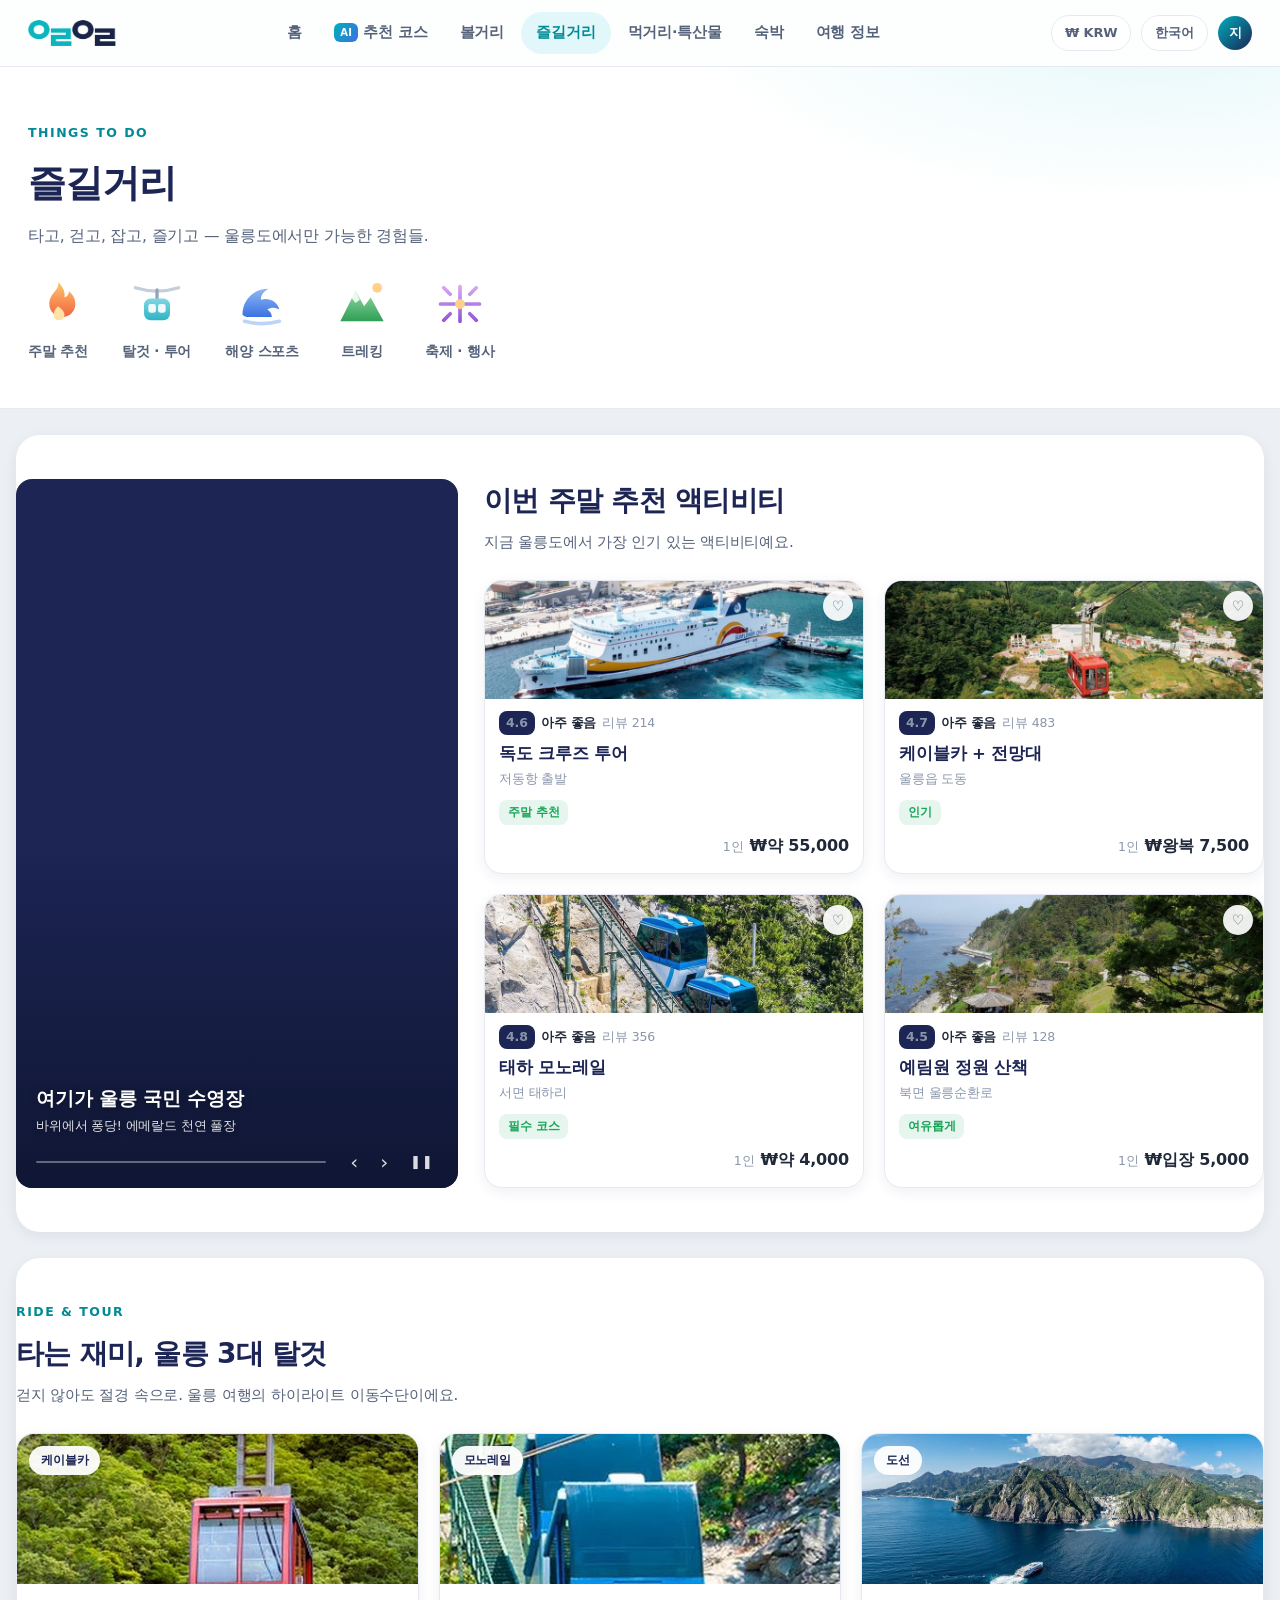
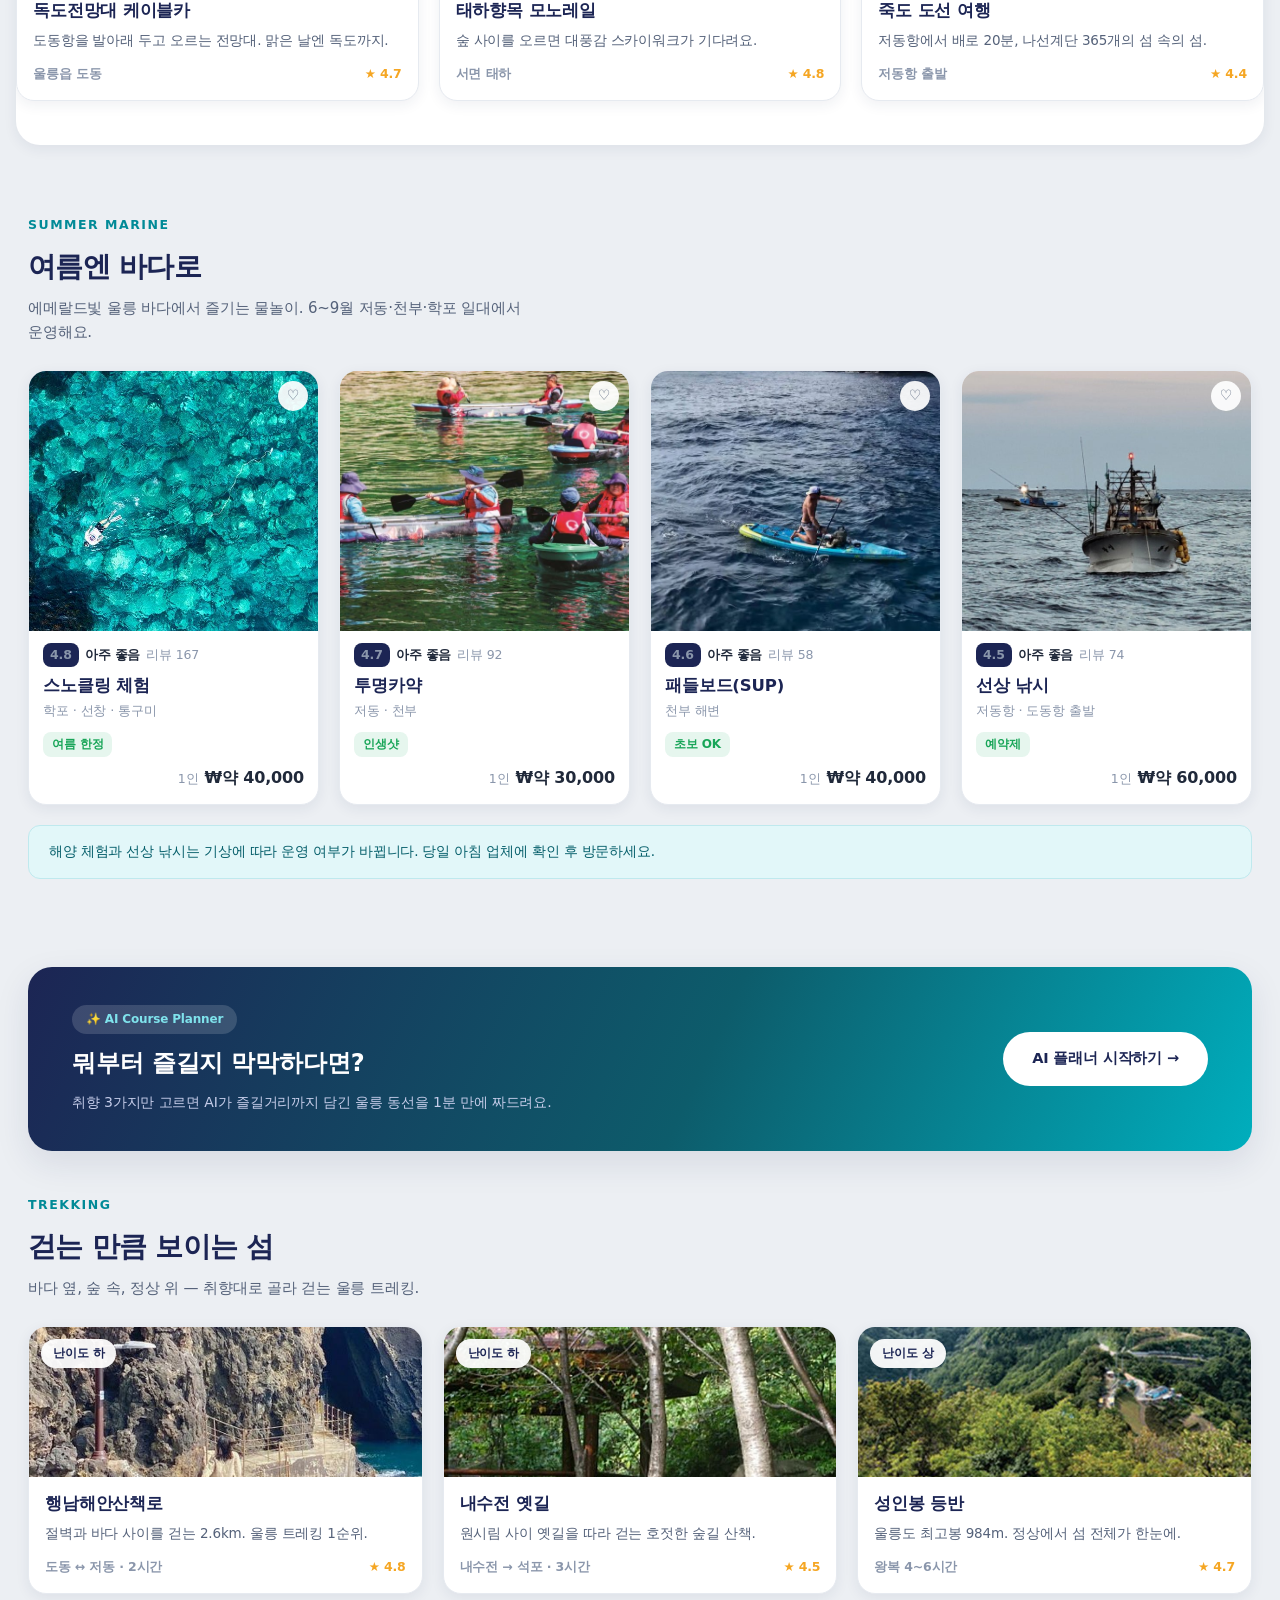
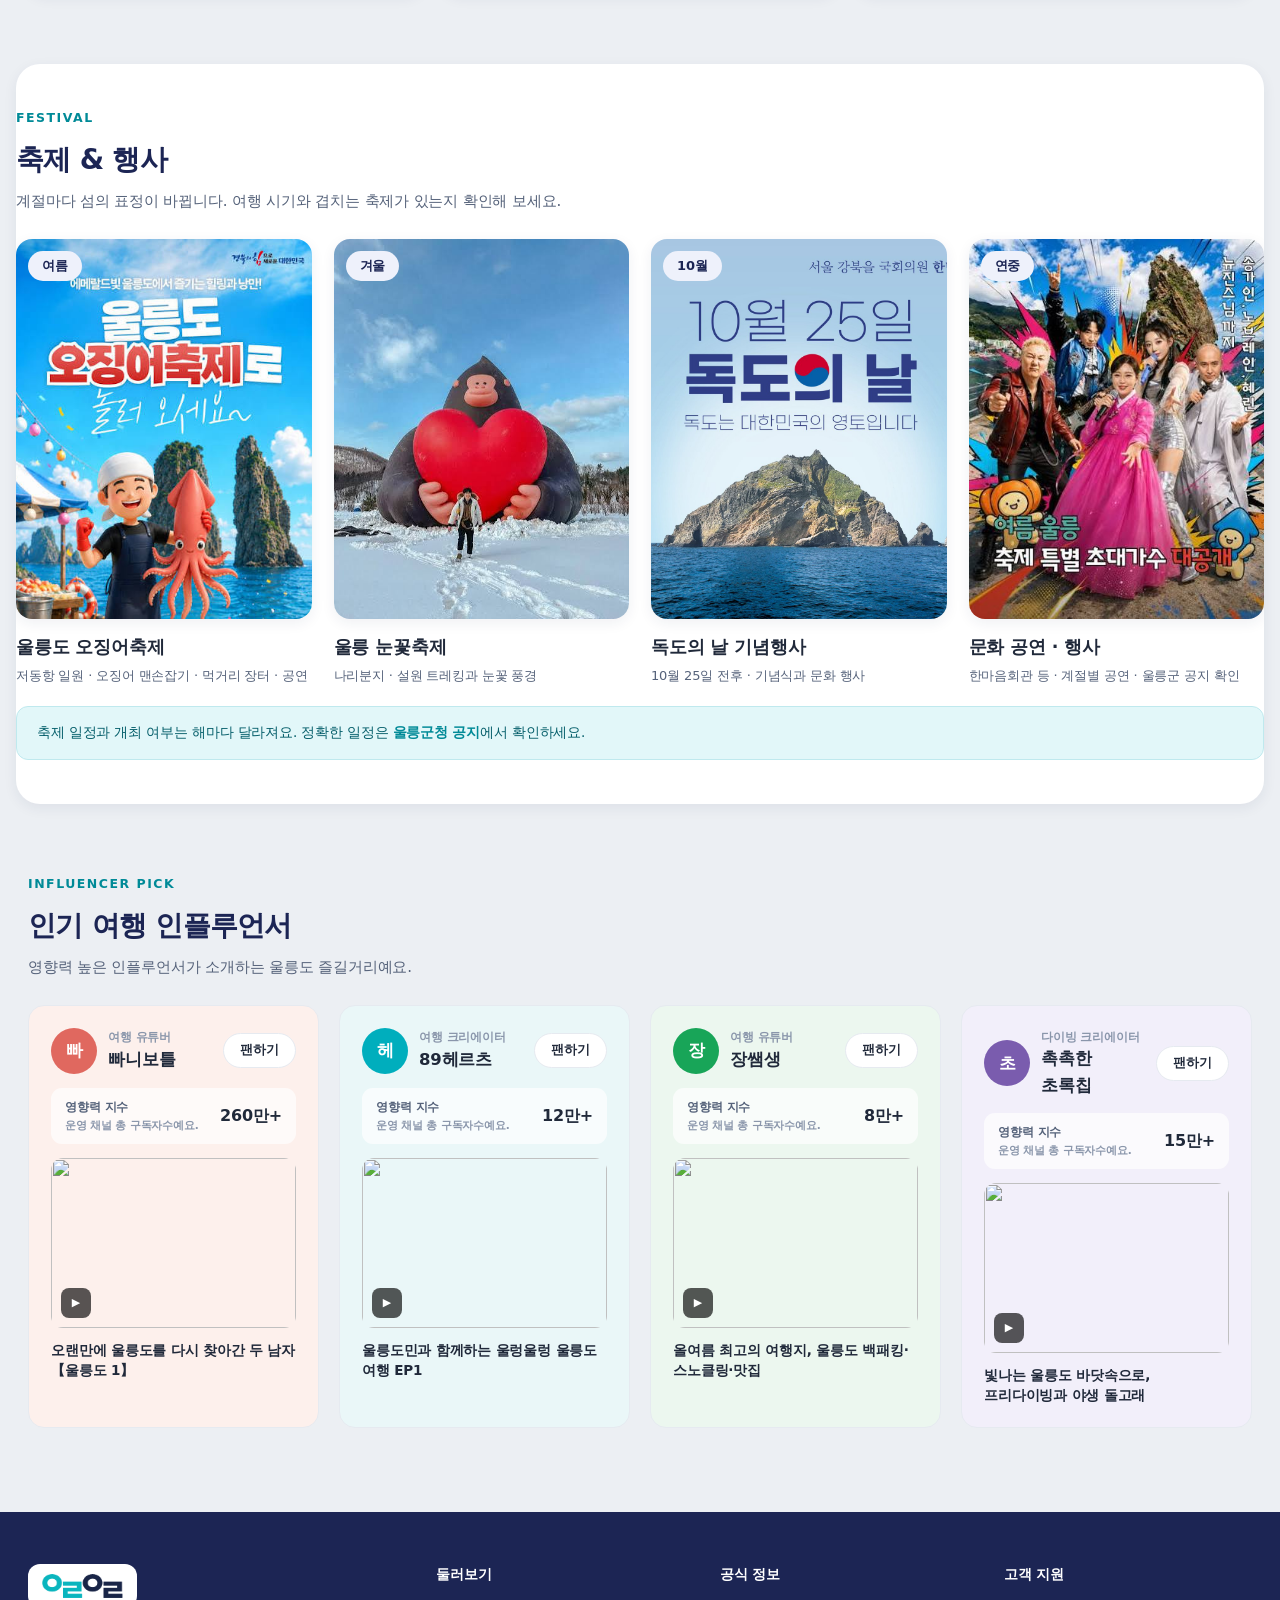
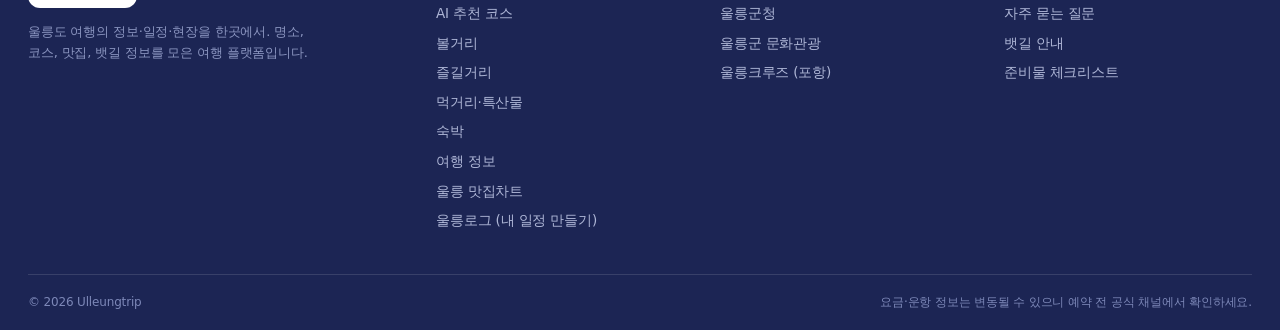
==== commit c1c06d3e: "울릉 로그 추가" ====
--- a/act.html
+++ b/act.html
@@ -25,7 +25,7 @@
 <div class="footer-inner">
 <div class="about"><div class="footer-logo"><img src="images/logo.png" alt="울릉트립"></div>
 <p>울릉도 여행의 정보·일정·현장을 한곳에서. 명소, 코스, 맛집, 뱃길 정보를 모은 여행 플랫폼입니다.</p></div>
-<div class="footer-col"><h4>둘러보기</h4><a href="courses.html">AI 추천 코스</a><a href="places.html">볼거리</a><a href="experience.html">즐길거리</a><a href="food.html">먹거리·특산물</a><a href="stay.html">숙박</a><a href="info.html">여행 정보</a><a href="chart.html">울릉 맛집차트</a></div>
+<div class="footer-col"><h4>둘러보기</h4><a href="courses.html">AI 추천 코스</a><a href="places.html">볼거리</a><a href="experience.html">즐길거리</a><a href="food.html">먹거리·특산물</a><a href="stay.html">숙박</a><a href="info.html">여행 정보</a><a href="chart.html">울릉 맛집차트</a><a href="ulog.html">울릉로그 (내 일정 만들기)</a></div>
 <div class="footer-col"><h4>공식 정보</h4><a href="https://www.ulleung.go.kr" target="_blank" rel="noopener">울릉군청</a><a href="https://www.ulleung.go.kr/tour/index.do" target="_blank" rel="noopener">울릉군 문화관광</a><a href="https://www.ulcruise.co.kr" target="_blank" rel="noopener">울릉크루즈 (포항)</a></div>
 <div class="footer-col"><h4>고객 지원</h4><a href="info.html">자주 묻는 질문</a><a href="info.html">뱃길 안내</a><a href="info.html">준비물 체크리스트</a></div>
 </div>
--- a/css/style.css
+++ b/css/style.css
@@ -1164,3 +1164,107 @@
 .menu-tbl span{font-size:14.5px;font-weight:800;color:var(--teal-dark);flex:0 0 auto}
 .ct-img{display:block}
 .fd-rk{color:inherit;display:block}
+
+/* 맛집 상세: 다이닝코드풍 */
+.dc-rank{display:inline-block;margin-left:12px;background:#fff3e6;color:#e07b1f;border:1px solid #f5c99a;border-radius:var(--r-pill);padding:6px 15px;font-size:13px;font-weight:800;vertical-align:middle}
+.dc-rv{font-size:13.5px;font-weight:800;color:var(--ink-3)}
+.dc-moods{display:flex;flex-wrap:wrap;gap:8px;margin:14px 0 18px}
+.dc-mood{background:var(--teal-soft);color:var(--teal-dark);border-radius:var(--r-pill);padding:7px 14px;font-size:12.5px;font-weight:800}
+.dc-photos{display:grid;grid-template-columns:1.4fr 1fr 1fr;gap:10px;margin-bottom:8px}
+.dc-photos img{width:100%;height:185px;object-fit:cover;border-radius:14px;display:block}
+.dc-ph{height:185px;border-radius:14px;background:var(--band);border:1.5px dashed var(--line);display:flex;flex-direction:column;align-items:center;justify-content:center;gap:6px;font-size:24px;color:var(--ink-3)}
+.dc-ph span{font-size:12.5px;font-weight:700}
+.dc-likes{list-style:none;display:flex;flex-direction:column;gap:12px}
+.dc-likes li{display:flex;align-items:center;gap:14px}
+.dc-likes li>span{flex:0 0 130px;font-size:13.5px;font-weight:800;color:var(--ink)}
+.dc-bar{flex:1;height:9px;border-radius:99px;background:var(--band);overflow:hidden}
+.dc-bar i{display:block;height:100%;border-radius:99px;background:linear-gradient(90deg,var(--teal),#3a72e0)}
+.dc-likes b{flex:0 0 44px;text-align:right;font-size:13px;font-weight:800;color:var(--teal-dark)}
+.dc-rvcnt{font-size:12.5px;font-weight:800;color:var(--ink-3);margin-left:4px}
+.dc-review{display:flex;gap:13px;padding:14px 0;border-bottom:1px solid var(--line)}
+.dc-av{flex:0 0 auto;width:40px;height:40px;border-radius:50%;background:var(--navy);color:#fff;font-weight:800;display:grid;place-items:center}
+.dc-rhead{display:flex;align-items:center;gap:9px}
+.dc-rhead b{font-size:13.5px;font-weight:800}
+.dc-rhead em{font-style:normal;font-size:11px;color:var(--amber);letter-spacing:2px}
+.dc-review p{font-size:13.5px;color:var(--ink-2);margin-top:4px}
+@media (max-width:640px){.dc-photos{grid-template-columns:1fr 1fr}.dc-ph.dc-more{display:none}}
+
+/* ---------- 숙박 카드 리뉴얼 ---------- */
+.stcard{background:#fff;border:1px solid var(--line);border-radius:22px;padding:10px 10px 16px;box-shadow:var(--shadow-sm);transition:transform .22s,box-shadow .22s}
+.stcard:hover{transform:translateY(-6px);box-shadow:var(--shadow)}
+.stcard-img{position:relative;border-radius:15px;overflow:hidden;height:205px}
+.stcard-img img,.stcard-img svg{width:100%;height:100%;object-fit:cover;display:block;transition:transform .35s}
+.stcard:hover .stcard-img img{transform:scale(1.05)}
+.stcard-badge{position:absolute;top:10px;left:10px;z-index:2;background:rgba(255,255,255,.95);color:var(--ink);border-radius:var(--r-pill);padding:6px 13px;font-size:11.5px;font-weight:800;box-shadow:0 3px 10px rgba(0,0,0,.15)}
+.stcard-heart{position:absolute;top:10px;right:10px;z-index:2;width:32px;height:32px;border-radius:50%;background:rgba(255,255,255,.92);display:grid;place-items:center;font-size:15px;color:var(--ink-2)}
+.stcard-body{padding:13px 8px 0}
+.stcard-head{display:flex;align-items:baseline;justify-content:space-between;gap:10px}
+.stcard-head h3{font-size:16px;font-weight:800;color:var(--ink);min-width:0}
+.stcard-price{flex:0 0 auto;font-size:15.5px;font-weight:800;color:var(--navy)}
+.stcard-price span{font-size:11px;font-weight:700;color:var(--ink-3)}
+.stcard-desc{font-size:12.5px;color:var(--ink-2);margin-top:5px;white-space:nowrap;overflow:hidden;text-overflow:ellipsis}
+.stcard-rate{font-size:12px;font-weight:800;color:var(--amber);margin-top:4px}
+.stcard-specs{display:flex;border-top:1px solid var(--line);margin-top:12px;padding-top:11px}
+.stcard-specs span{flex:1;text-align:center;font-size:11.5px;font-weight:700;color:var(--ink-2)}
+.stcard-specs span+span{border-left:1px solid var(--line)}
+.stcard-cta{display:block;margin-top:13px;background:var(--navy);color:#fff;text-align:center;border-radius:var(--r-pill);padding:12px 0;font-size:13.5px;font-weight:800;transition:.2s}
+.stcard-cta:hover{background:var(--teal)}
+
+/* ---------- 울릉로그 ---------- */
+.ul-top{display:flex;align-items:flex-end;justify-content:space-between;gap:20px;flex-wrap:wrap;margin-bottom:24px}
+.ul-title{font-size:clamp(26px,3.2vw,36px);font-weight:800;color:var(--navy);letter-spacing:-.025em;margin-top:6px}
+.ul-sub{margin-top:8px;font-size:14px;color:var(--ink-2);max-width:560px}
+.ul-actions{display:flex;align-items:center;gap:10px}
+.ul-avatars{display:flex}
+.ul-avatars span{width:36px;height:36px;border-radius:50%;color:#fff;font-size:13px;font-weight:800;display:grid;place-items:center;border:2.5px solid #fff;margin-left:-8px}
+.ul-avatars span:first-child{margin-left:0}
+.ul-layout{display:grid;grid-template-columns:1fr 440px;gap:22px;align-items:start}
+.ul-right{position:sticky;top:86px}
+.ul-card{background:#fff;border:1px solid var(--line);border-radius:var(--r-lg);box-shadow:var(--shadow-sm);padding:22px 24px;margin-bottom:18px}
+.ul-h{font-size:15.5px;font-weight:800;color:var(--navy);margin-bottom:14px}
+.ul-days{display:flex;gap:8px;margin-bottom:14px;flex-wrap:wrap}
+.ul-days em{font-style:normal;opacity:.75;font-size:11px;margin-left:2px}
+.ul-list{list-style:none;display:flex;flex-direction:column;gap:8px;min-height:60px}
+.ul-list li{display:flex;align-items:center;gap:11px;background:var(--band);border:1.5px solid var(--line);border-radius:13px;padding:11px 14px;cursor:grab}
+.ul-list li.dragging{opacity:.45}
+.ul-list li.drag-over{border-color:var(--teal);background:var(--teal-soft)}
+.ul-grip{color:var(--ink-3);font-size:15px;cursor:grab}
+.ul-no{font-style:normal;width:22px;height:22px;border-radius:50%;background:var(--teal);color:#fff;font-size:11px;font-weight:800;display:grid;place-items:center;flex:0 0 auto}
+.ul-list li b{display:block;font-size:14px;font-weight:800;color:var(--ink)}
+.ul-list li>div{flex:1;min-width:0}
+.ul-list li span{display:block;font-size:11.5px;color:var(--ink-3);font-weight:600}
+.ul-del{border:none;background:none;color:var(--ink-3);font-size:13px;cursor:pointer;padding:4px}
+.ul-del:hover{color:#e0685f}
+.ul-add{display:flex;gap:8px;margin-top:12px}
+.ul-add select,.ul-add input{flex:1;min-width:0;border:1.5px solid var(--line);border-radius:11px;padding:11px 13px;font-family:inherit;font-size:13.5px;font-weight:600;color:var(--ink);background:#fff;outline:none}
+.ul-add select:focus,.ul-add input:focus{border-color:var(--teal)}
+.ul-budget-row{display:flex;align-items:center;gap:10px;margin-bottom:12px}
+.ul-budget-row label{font-size:13px;font-weight:800;color:var(--ink-2);flex:0 0 auto}
+.ul-budget-row input{flex:1;border:1.5px solid var(--line);border-radius:11px;padding:10px 13px;font-family:inherit;font-size:14px;font-weight:700;outline:none}
+.ul-budget-row input:focus{border-color:var(--teal)}
+.ul-gauge{height:10px;border-radius:99px;background:var(--band);overflow:hidden}
+.ul-gauge i{display:block;height:100%;width:0;border-radius:99px;background:linear-gradient(90deg,var(--teal),#3a72e0);transition:width .3s}
+.ul-budget-stat{display:flex;justify-content:space-between;margin-top:8px;font-size:12.5px;font-weight:800;color:var(--ink-2)}
+.ul-spends{list-style:none;display:flex;flex-direction:column;gap:7px;margin-top:12px}
+.ul-spends li{display:flex;align-items:center;gap:10px;background:var(--band);border-radius:10px;padding:9px 13px}
+.ul-spends b{flex:1;font-size:13px;font-weight:700;color:var(--ink)}
+.ul-spends span{font-size:13px;font-weight:800;color:var(--teal-dark)}
+.ul-mapcard{padding:14px}
+.ul-map{position:relative;border-radius:13px;overflow:hidden;aspect-ratio:1/1}
+.ul-map img{width:100%;height:100%;object-fit:cover;display:block}
+.ul-map svg{position:absolute;inset:0;width:100%;height:100%;pointer-events:none}
+.ul-stats{display:flex;gap:8px;margin-top:12px;flex-wrap:wrap}
+.ul-stats span{background:var(--band);border-radius:var(--r-pill);padding:8px 15px;font-size:12.5px;font-weight:800;color:var(--ink-2)}
+.ph-start2{display:inline-block;margin:32px 0 0 12px;background:rgba(255,255,255,.14);border:1.5px solid rgba(255,255,255,.4);color:#fff;border-radius:var(--r-pill);padding:16px 34px;font-size:15px;font-weight:800;transition:.2s;vertical-align:bottom}
+.ph-start2:hover{background:rgba(255,255,255,.26);transform:translateY(-3px)}
+@media (max-width:960px){.ul-layout{grid-template-columns:1fr}.ul-right{position:static;order:-1}}
+@media print{.site-header,.site-footer,.ul-actions,.ul-add,.dokdo-fab-wrap{display:none!important}.ul-layout{grid-template-columns:1fr}.ul-card{box-shadow:none}}
+/* 울릉로그: 플랜 A/B · 구간 이동 · 링크 */
+.ul-plans{display:flex;gap:8px;width:100%;margin-bottom:11px}
+.ul-ptab{flex:1;border:1.5px solid var(--line);background:#fff;border-radius:12px;padding:11px 0;font-size:13.5px;font-weight:800;color:var(--ink-2);cursor:pointer;font-family:inherit;transition:.15s}
+.ul-ptab.on{background:var(--navy);border-color:var(--navy);color:#fff}
+.ul-wx{width:100%;margin-top:10px;background:var(--teal-soft);border-radius:10px;padding:9px 14px;font-size:12.5px;font-weight:800;color:var(--teal-dark)}
+.ul-leg{display:flex;justify-content:center;font-size:11.5px;font-weight:700;color:var(--ink-3);padding:0 0 0 30px;list-style:none;background:none;border:none!important;cursor:default!important}
+.ul-links{display:flex;gap:8px;margin-top:10px}
+.ul-links a{flex:1;text-align:center;border:1.5px solid var(--line);border-radius:10px;padding:9px 0;font-size:12px;font-weight:800;color:var(--ink-2);transition:.15s}
+.ul-links a:hover{border-color:var(--teal);color:var(--teal-dark)}
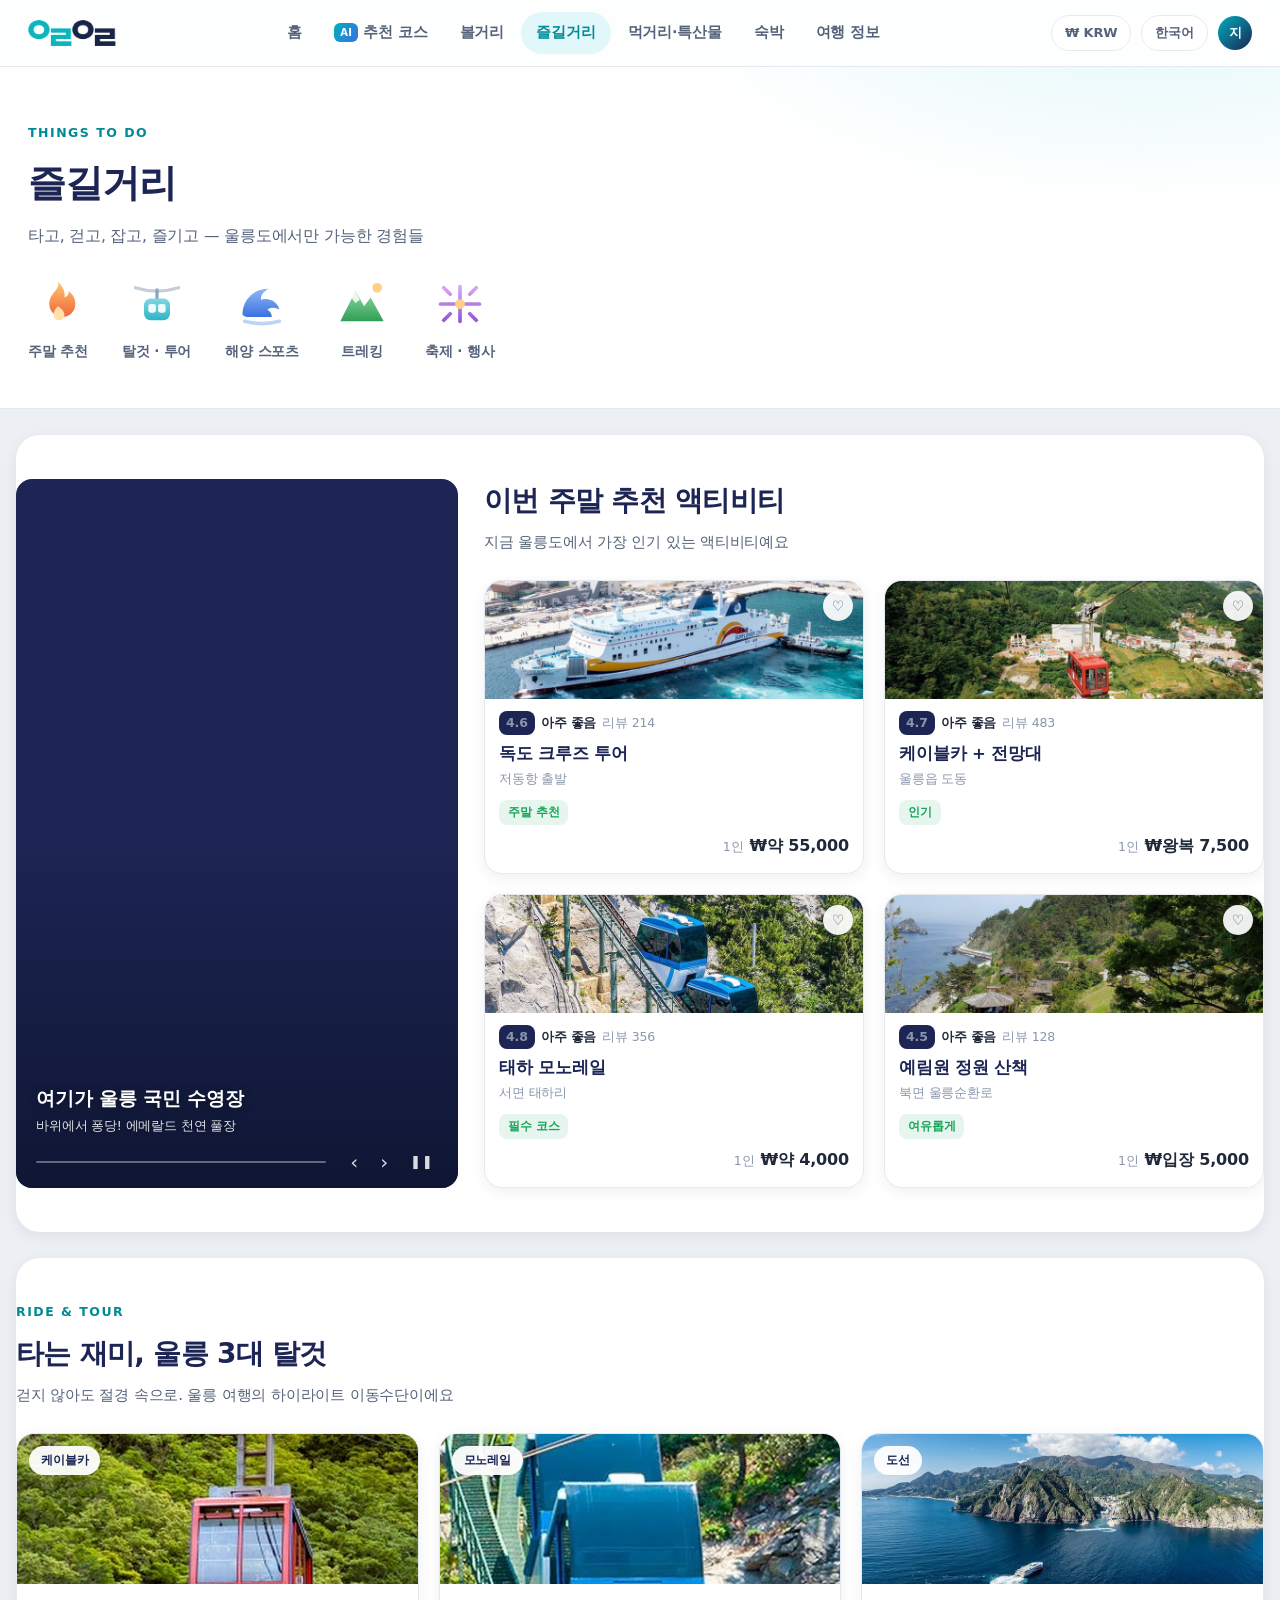
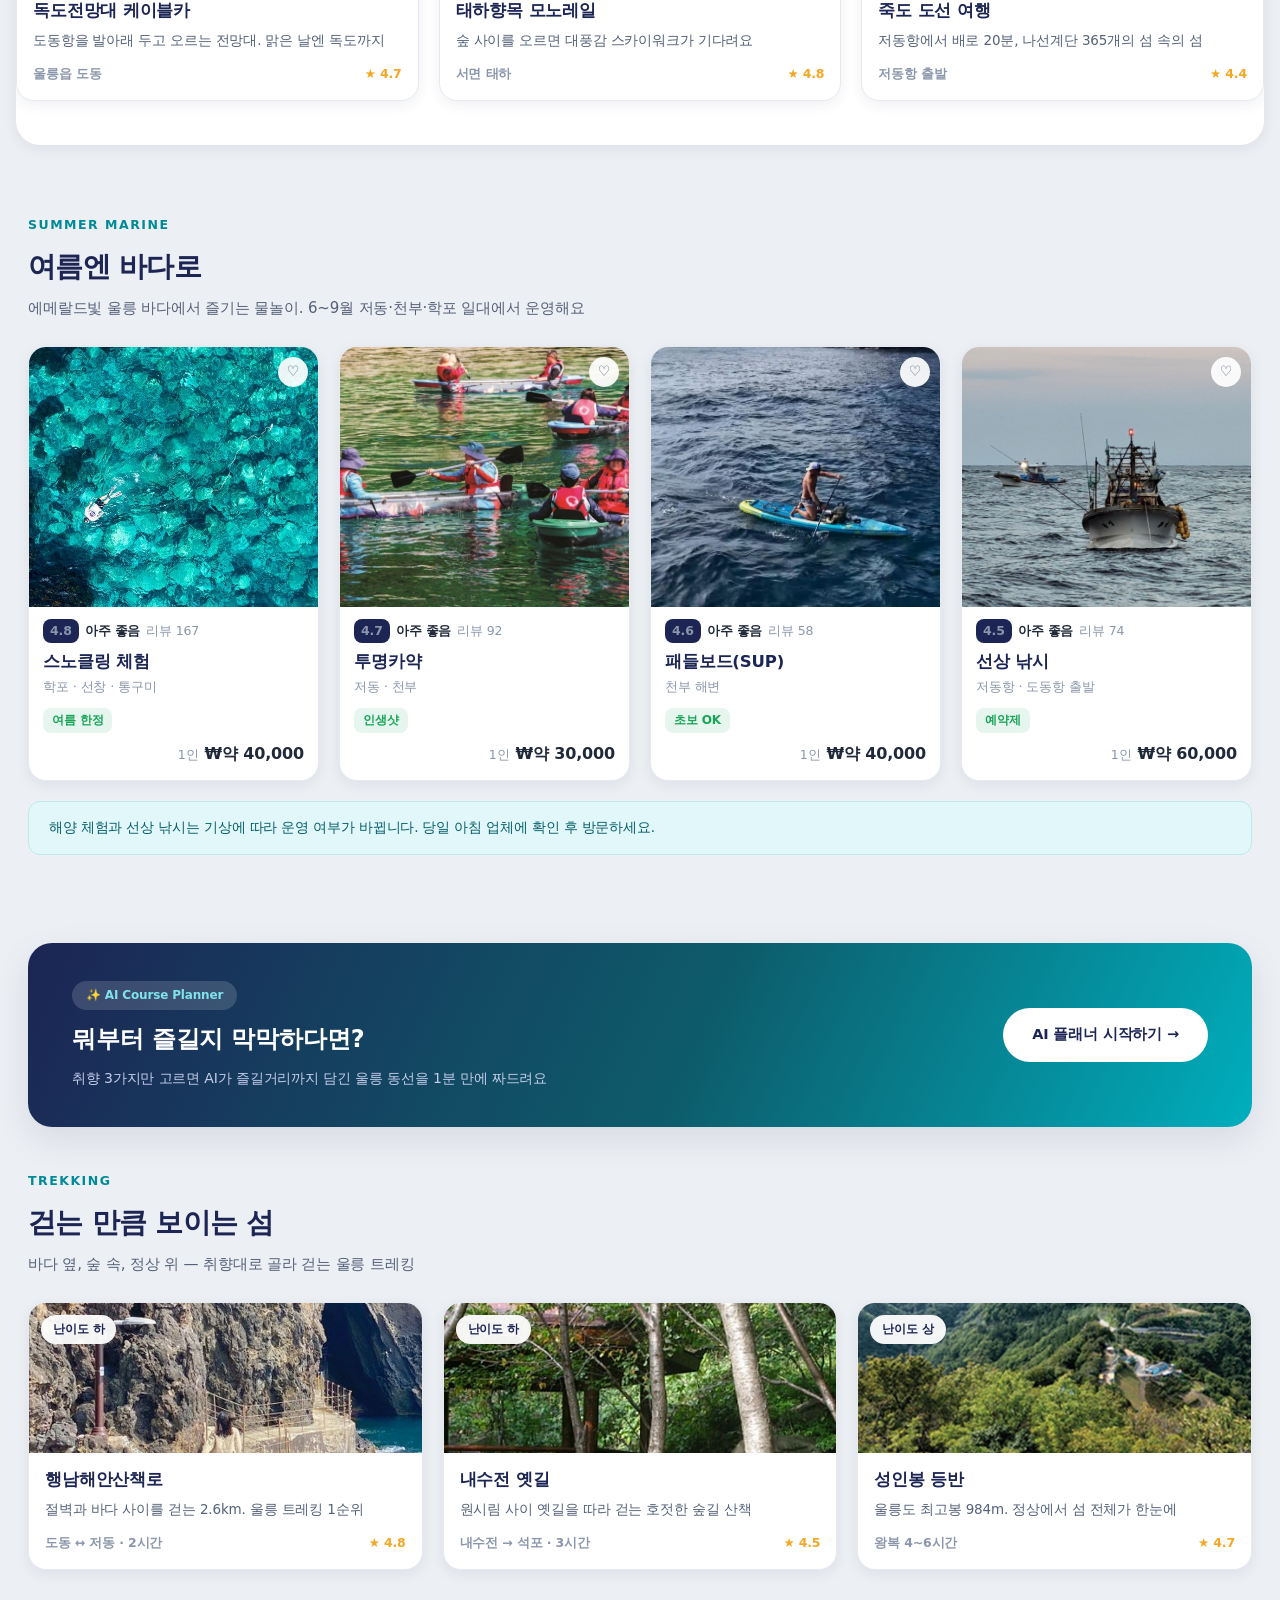
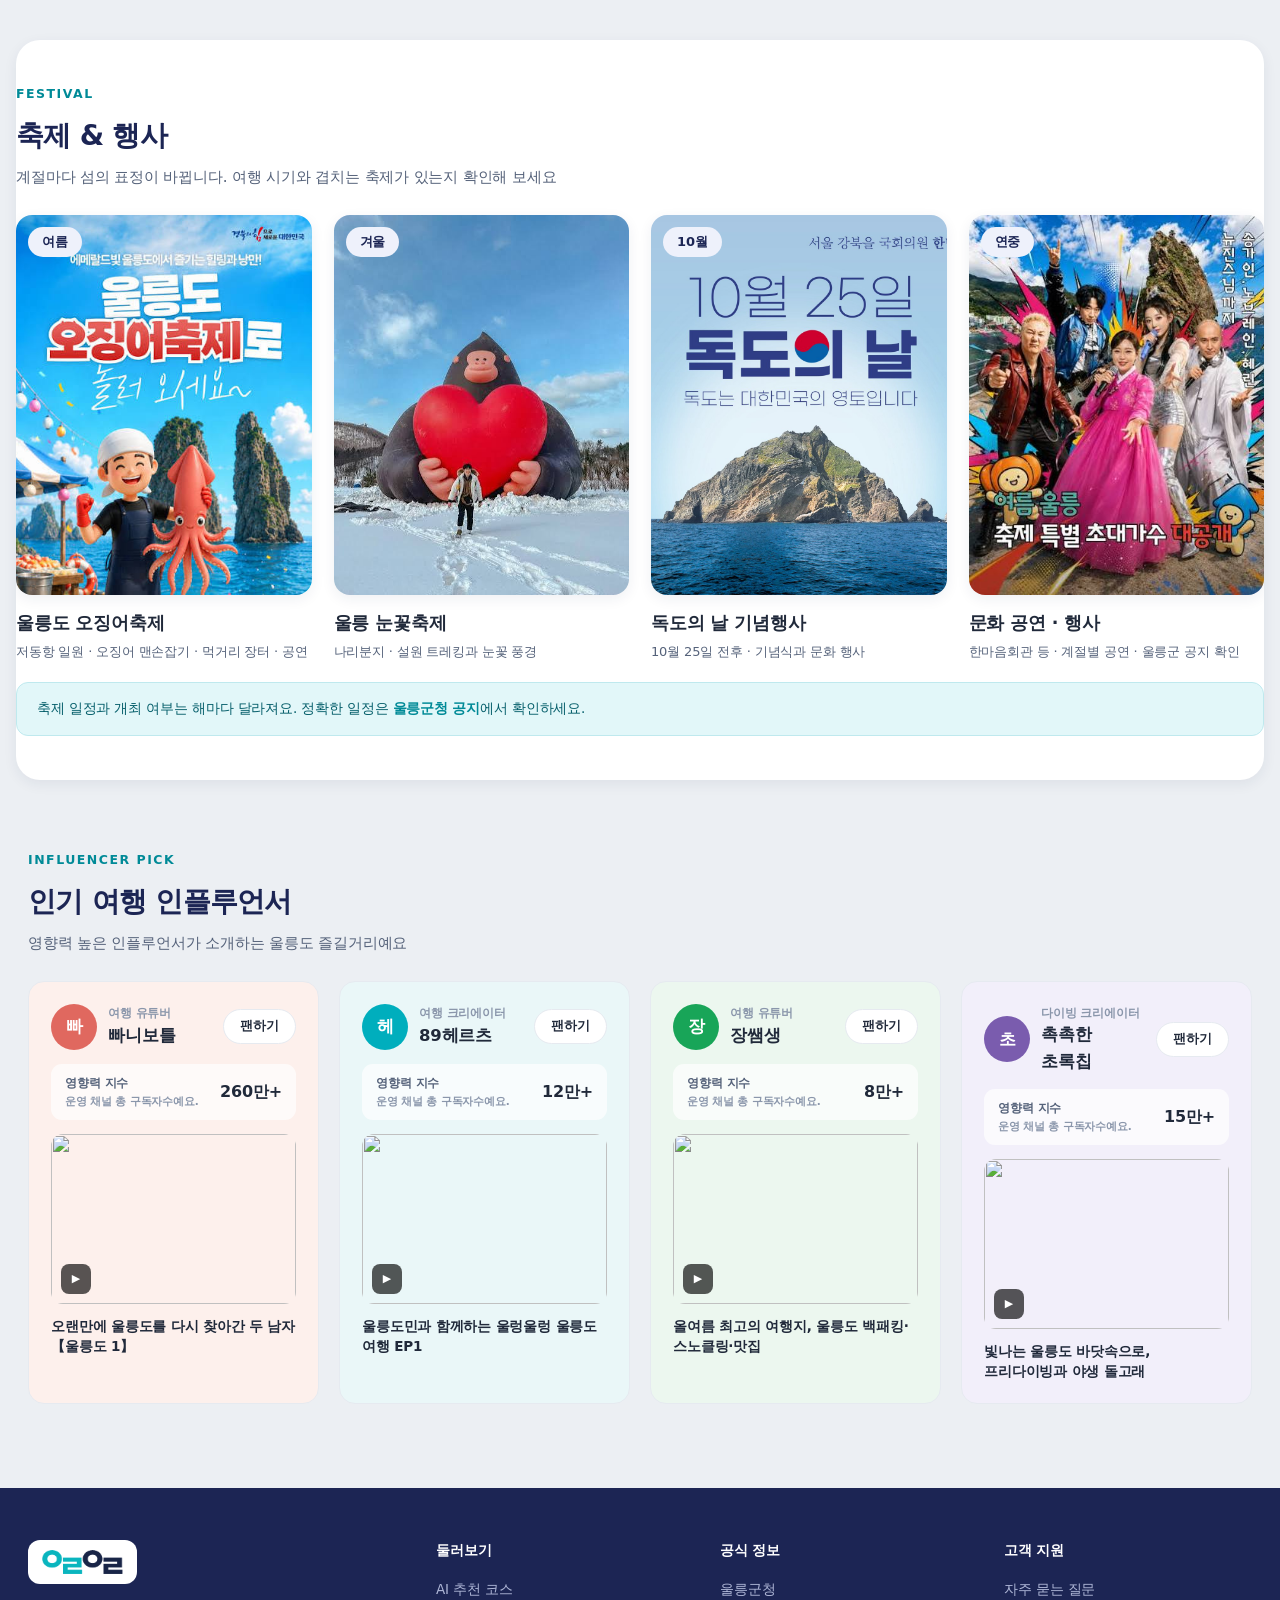
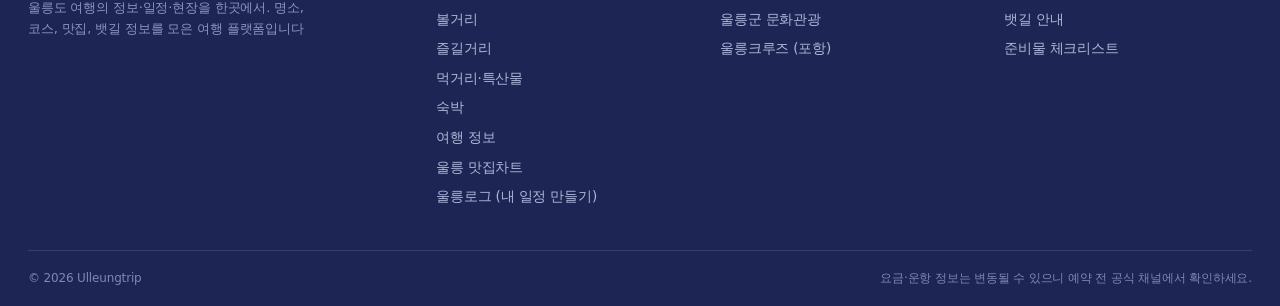
==== commit 32299a83: "전체 아이콘 변경(일부 더), 마침표 제거" ====
--- a/act.html
+++ b/act.html
@@ -18,13 +18,13 @@
 </div></header>
 
 <section class="section"><div class="wrap" id="actPage">
-<p class="pv-empty">체험 정보를 불러오는 중...</p>
+<p class="pv-empty">체험 정보를 불러오는 중..</p>
 </div></section>
 
 <footer class="site-footer"><div class="wrap">
 <div class="footer-inner">
 <div class="about"><div class="footer-logo"><img src="images/logo.png" alt="울릉트립"></div>
-<p>울릉도 여행의 정보·일정·현장을 한곳에서. 명소, 코스, 맛집, 뱃길 정보를 모은 여행 플랫폼입니다.</p></div>
+<p>울릉도 여행의 정보·일정·현장을 한곳에서. 명소, 코스, 맛집, 뱃길 정보를 모은 여행 플랫폼입니다</p></div>
 <div class="footer-col"><h4>둘러보기</h4><a href="courses.html">AI 추천 코스</a><a href="places.html">볼거리</a><a href="experience.html">즐길거리</a><a href="food.html">먹거리·특산물</a><a href="stay.html">숙박</a><a href="info.html">여행 정보</a><a href="chart.html">울릉 맛집차트</a><a href="ulog.html">울릉로그 (내 일정 만들기)</a></div>
 <div class="footer-col"><h4>공식 정보</h4><a href="https://www.ulleung.go.kr" target="_blank" rel="noopener">울릉군청</a><a href="https://www.ulleung.go.kr/tour/index.do" target="_blank" rel="noopener">울릉군 문화관광</a><a href="https://www.ulcruise.co.kr" target="_blank" rel="noopener">울릉크루즈 (포항)</a></div>
 <div class="footer-col"><h4>고객 지원</h4><a href="info.html">자주 묻는 질문</a><a href="info.html">뱃길 안내</a><a href="info.html">준비물 체크리스트</a></div>
--- a/css/style.css
+++ b/css/style.css
@@ -1268,3 +1268,69 @@
 .ul-links{display:flex;gap:8px;margin-top:10px}
 .ul-links a{flex:1;text-align:center;border:1.5px solid var(--line);border-radius:10px;padding:9px 0;font-size:12px;font-weight:800;color:var(--ink-2);transition:.15s}
 .ul-links a:hover{border-color:var(--teal);color:var(--teal-dark)}
+
+/* 울릉로그 소개 섹션 (AI 추천 코스 페이지) */
+.ulog-promo{display:grid;grid-template-columns:1fr 1.25fr;gap:38px;align-items:center;background:#fff;border:1px solid var(--line);border-radius:var(--r-xl);box-shadow:var(--shadow);padding:44px 48px}
+.ulog-promo-txt h2{font-size:clamp(24px,2.8vw,32px);font-weight:800;color:var(--navy);line-height:1.3;letter-spacing:-.025em;margin-top:8px}
+.ulog-promo-txt>p{margin-top:12px;font-size:14.5px;color:var(--ink-2);line-height:1.7}
+.ulog-feats{list-style:none;display:flex;flex-direction:column;gap:12px;margin:20px 0 26px}
+.ulog-feats li b{display:block;font-size:14.5px;font-weight:800;color:var(--ink)}
+.ulog-feats li span{display:block;font-size:13px;color:var(--ink-3);margin-top:2px}
+.ulog-promo-shot{display:block;position:relative;border-radius:18px;overflow:hidden;border:1px solid var(--line);box-shadow:var(--shadow-sm);transition:transform .25s,box-shadow .25s}
+.ulog-promo-shot:hover{transform:translateY(-5px);box-shadow:var(--shadow)}
+.ulog-promo-shot img{width:100%;display:block}
+.ulog-promo-shot span{position:absolute;left:12px;bottom:12px;background:rgba(28,37,84,.85);color:#fff;border-radius:var(--r-pill);padding:7px 16px;font-size:12px;font-weight:800;backdrop-filter:blur(3px)}
+@media (max-width:960px){.ulog-promo{grid-template-columns:1fr;padding:28px 24px}}
+
+/* 숙박: 지도 기반 지역 가이드 */
+.sg-wrap{display:grid;grid-template-columns:380px 1fr;gap:24px;align-items:start}
+.sg-panel{background:#fff;border:1px solid var(--line);border-radius:var(--r-lg);box-shadow:var(--shadow-sm);padding:26px 26px}
+.sg-head{display:flex;align-items:center;gap:13px}
+.sg-ico{width:54px;height:54px;border-radius:15px;background:var(--band);display:grid;place-items:center}
+.sg-ico svg{width:38px;height:38px}
+.sg-head b{display:block;font-size:20px;font-weight:800;color:var(--navy)}
+.sg-head span{display:block;font-size:12.5px;font-weight:700;color:var(--teal-dark);margin-top:2px}
+.sg-desc{margin-top:14px;font-size:13.5px;color:var(--ink-2);line-height:1.7}
+.sg-sub{margin:18px 0 10px;font-size:12.5px;font-weight:800;color:var(--ink-3)}
+.sg-stay{display:flex;align-items:center;gap:12px;background:var(--band);border-radius:13px;padding:10px 13px;margin-bottom:9px}
+.sg-stay img{width:56px;height:56px;border-radius:10px;object-fit:cover;flex:0 0 auto}
+.sg-stay>div{flex:1;min-width:0}
+.sg-stay b{display:block;font-size:14px;font-weight:800;color:var(--ink)}
+.sg-stay span{display:block;font-size:11.5px;font-weight:700;color:var(--ink-3);margin-top:2px}
+.sg-stay em{font-style:normal;font-size:13.5px;font-weight:800;color:var(--navy);flex:0 0 auto}
+.sg-stay em small{font-size:10.5px;color:var(--ink-3);font-weight:700}
+.sg-map{position:relative;border-radius:var(--r-lg);overflow:hidden;border:1px solid var(--line);box-shadow:var(--shadow-sm);aspect-ratio:1.177/1;
+background:linear-gradient(135deg,#eaf4fc,#dcedf9 55%,#d2e8f7);
+background-image:radial-gradient(circle,rgba(90,150,210,.18) 1px,transparent 1px),linear-gradient(135deg,#eaf4fc,#dcedf9 55%,#d2e8f7);background-size:16px 16px,cover}
+.sg-island{position:absolute;inset:6% 5%;width:90%;height:88%;filter:drop-shadow(0 14px 22px rgba(58,123,196,.28))}
+.sg-rgname{font-size:3.6px;font-weight:800;fill:#2b5c94;opacity:.75;font-family:inherit}
+.sg-peak{font-size:2.8px;font-weight:700;fill:#4a749e;font-family:inherit}
+.sg-pin{position:absolute;transform:translate(-50%,-100%);display:flex;flex-direction:column;align-items:center;background:#fff;border:1.5px solid var(--line);border-radius:14px;padding:8px 15px;font-family:inherit;cursor:pointer;box-shadow:0 6px 18px rgba(28,37,84,.22);transition:.15s;z-index:2}
+.sg-pin::after{content:"";position:absolute;top:100%;left:50%;transform:translateX(-50%);border:7px solid transparent;border-top-color:#fff}
+.sg-pin b{font-size:13px;font-weight:800;color:var(--ink)}
+.sg-pin span{font-size:11px;font-weight:800;color:var(--teal-dark)}
+.sg-pin:hover{transform:translate(-50%,-100%) scale(1.07)}
+.sg-pin.on{background:var(--navy);border-color:var(--navy)}
+.sg-pin.on b,.sg-pin.on span{color:#fff}
+.sg-pin.on::after{border-top-color:var(--navy)}
+@media (max-width:960px){.sg-wrap{grid-template-columns:1fr}.sg-map{min-height:340px;order:-1}}
+
+/* 홈 인라인 아이콘 (svg) */
+.wxs-item .ic{width:22px;height:22px;display:block}
+.dokdo-fab .ic{width:22px;height:22px;display:inline-block;vertical-align:-5px;margin-right:2px}
+/* 숙박 지도: 일러스트 지도 (여유 있게) */
+.sg-map.sg-map3{aspect-ratio:1/1;background:#cfe3ea}
+.sg-map3>img{position:absolute;inset:4.5%;width:91%;height:91%;object-fit:contain;border-radius:14px}
+.sg-links{display:flex;gap:10px;margin-top:12px}
+.sg-links a{flex:1;text-align:center;background:#fff;border:1.5px solid var(--line);border-radius:12px;padding:13px 0;font-size:13.5px;font-weight:800;color:var(--navy);box-shadow:var(--shadow-sm);transition:.15s}
+.sg-links a:hover{border-color:var(--teal);color:var(--teal-dark);transform:translateY(-2px)}
+
+/* 라인 아이콘 시스템 (Okta st.) */
+.lic{width:16px;height:16px;display:inline-block;vertical-align:-3px;flex:0 0 auto}
+.ai-chip .lic,.chip .lic{margin-right:2px;vertical-align:-3.5px}
+.ph-chips .lic,.pl-chips2 .lic{vertical-align:-3.5px;margin-right:2px}
+.crs-mapbtn .lic{width:15px;height:15px}
+.btn .lic{vertical-align:-3px;margin-right:3px}
+.sg-links .lic{margin-right:4px;vertical-align:-3.5px}
+.sec-link .lic{vertical-align:-3px;margin-right:2px}
+.lic-lg{width:26px;height:26px}
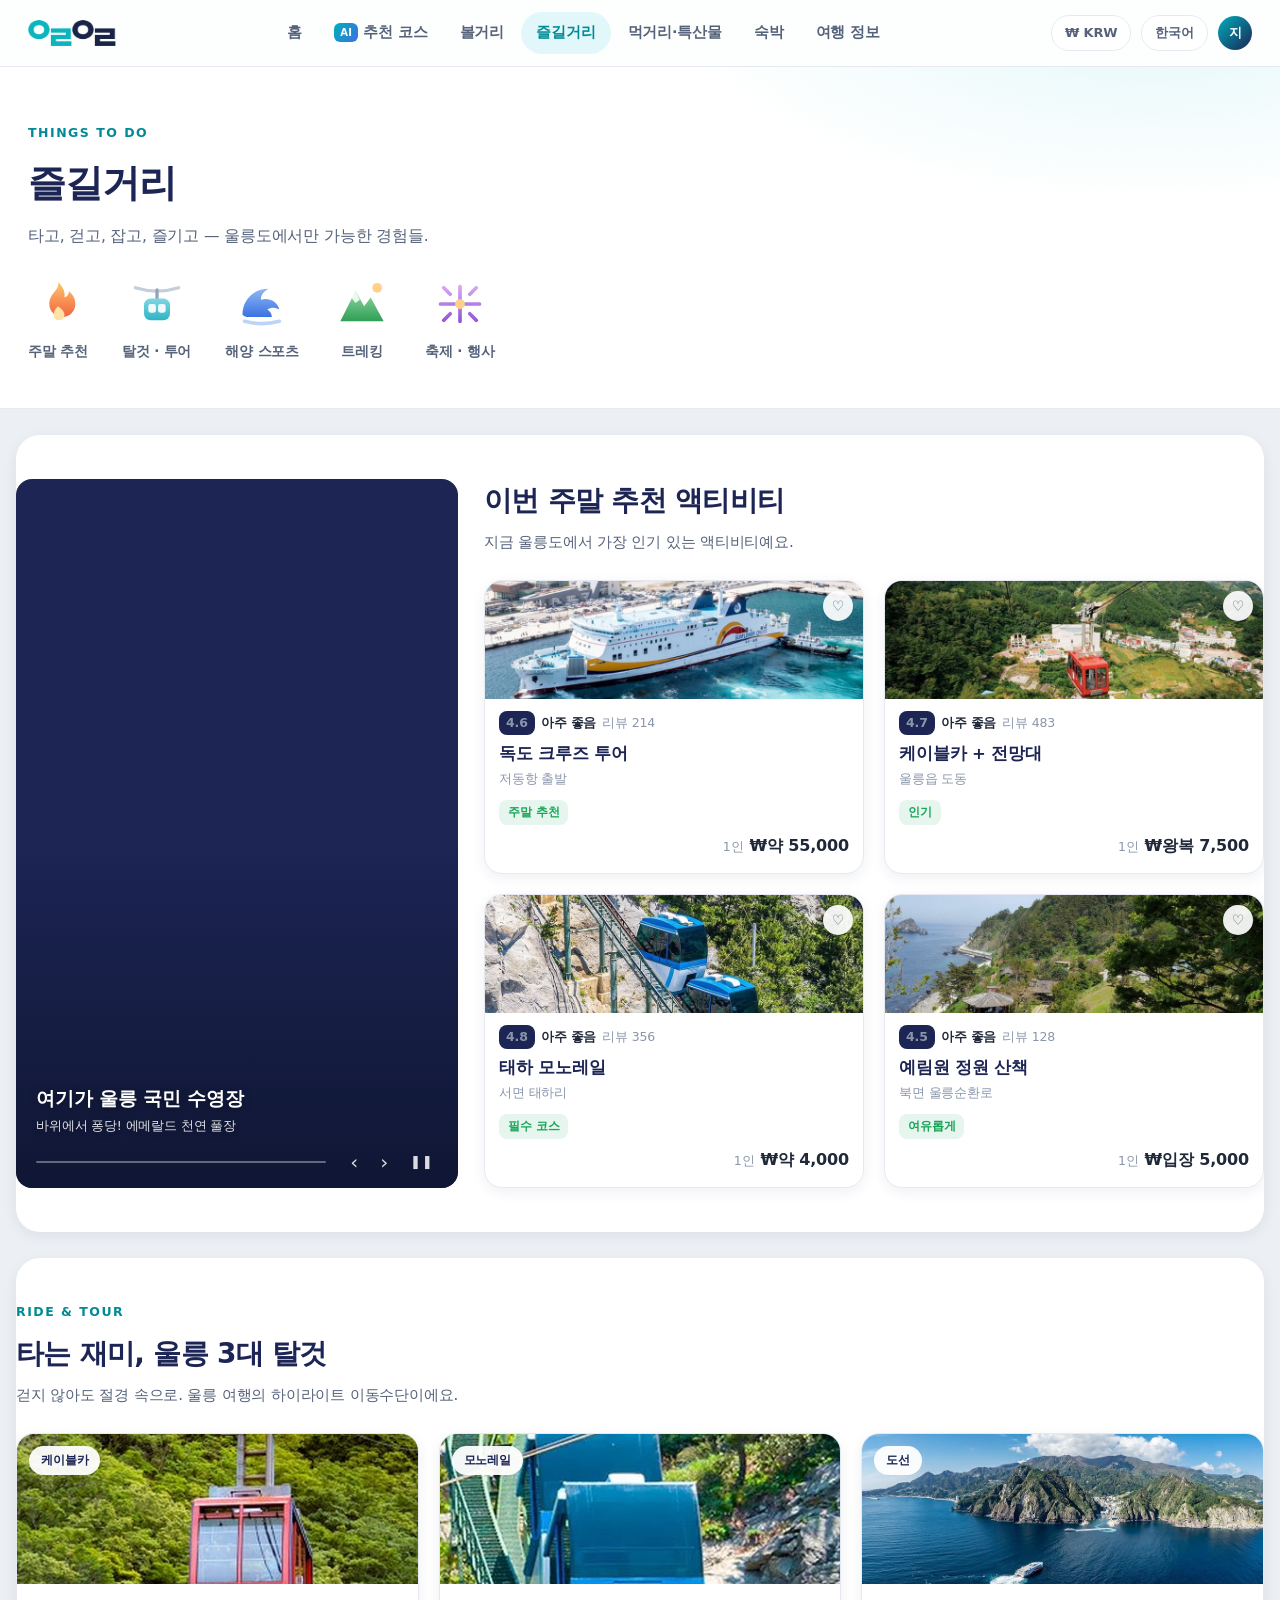
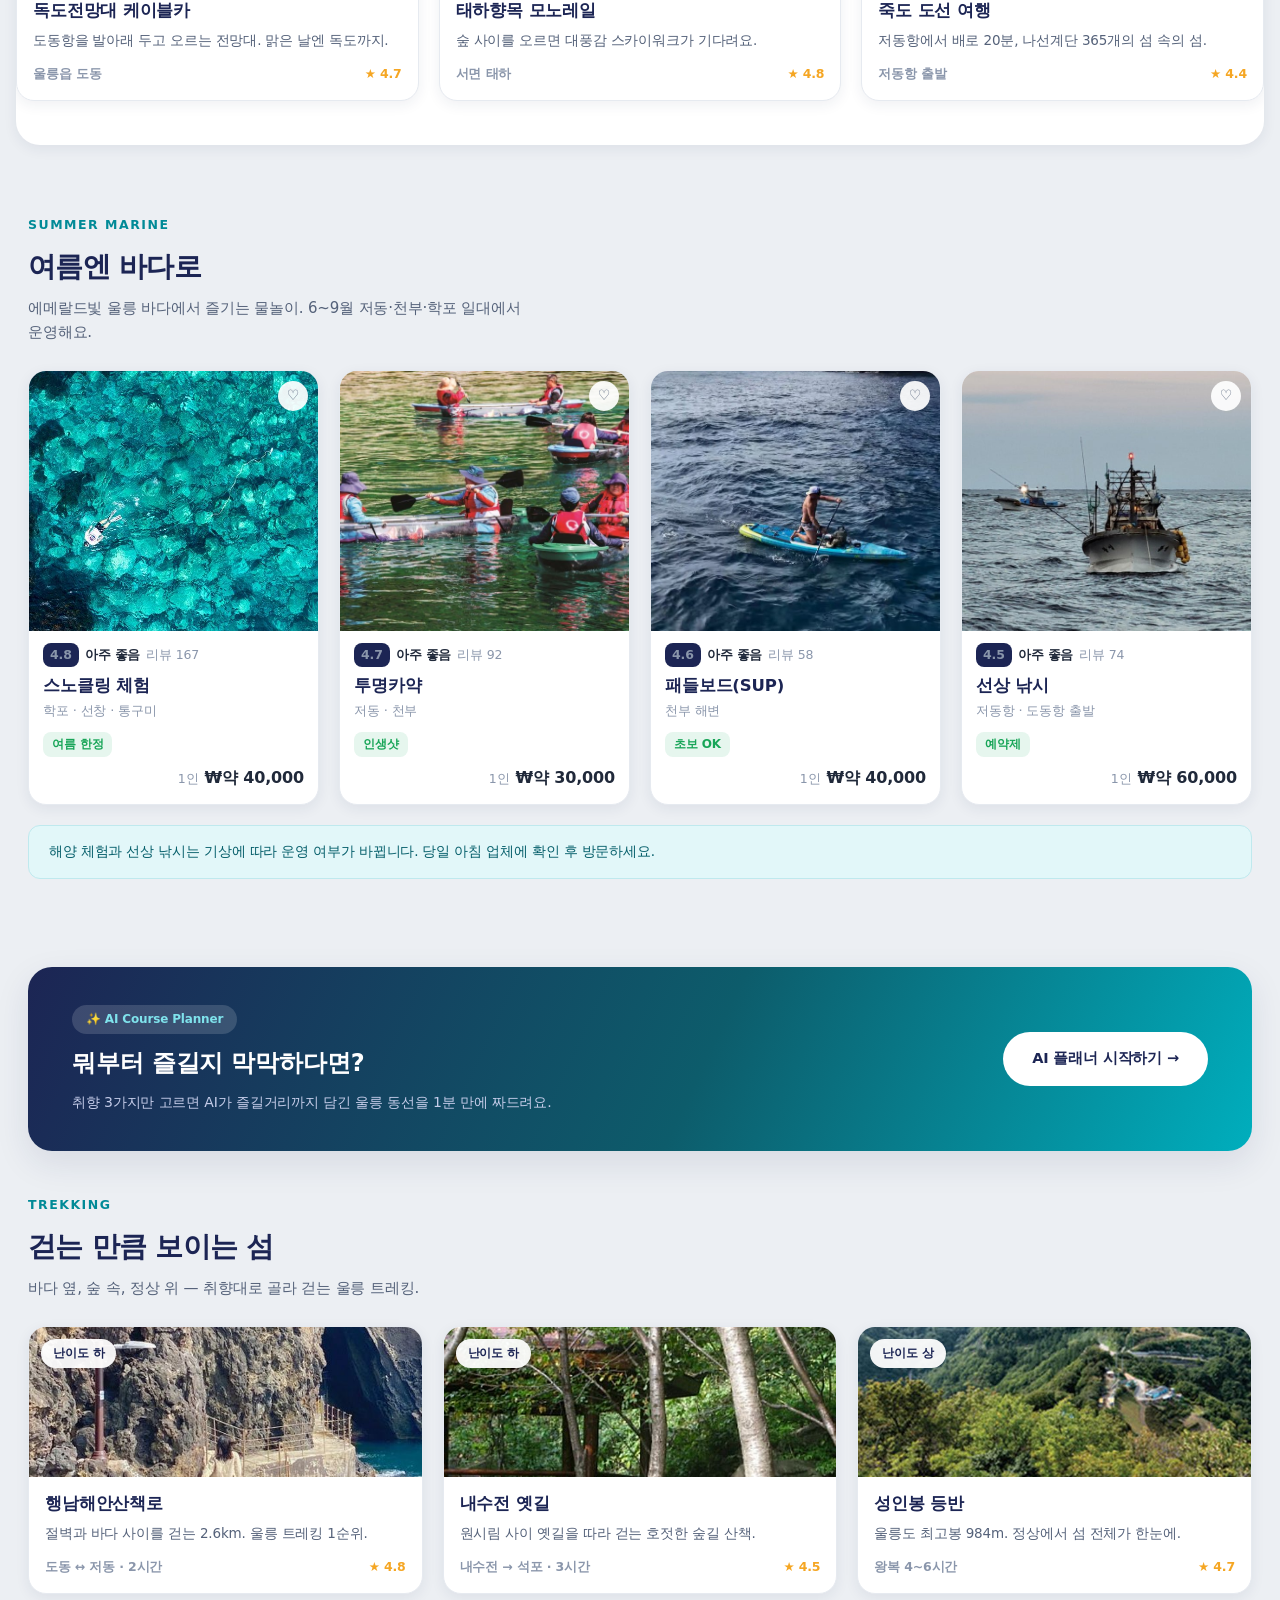
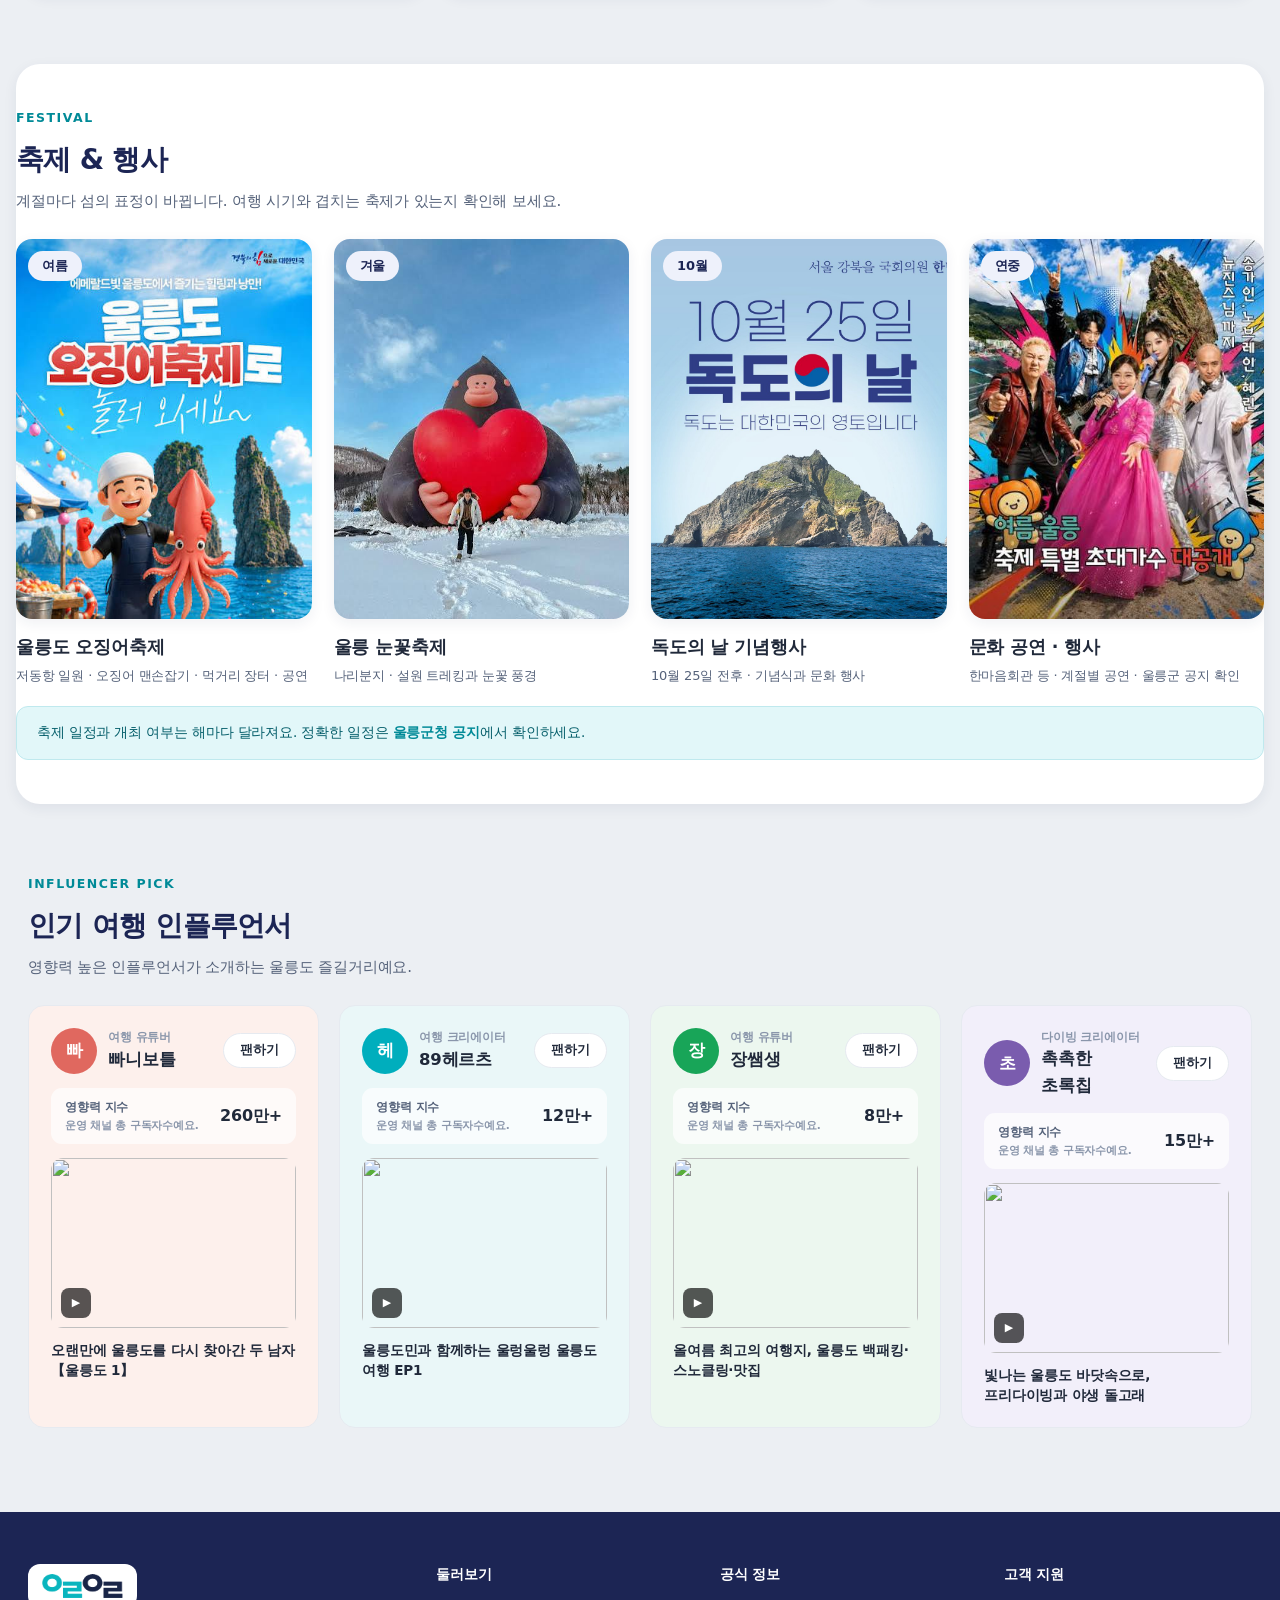
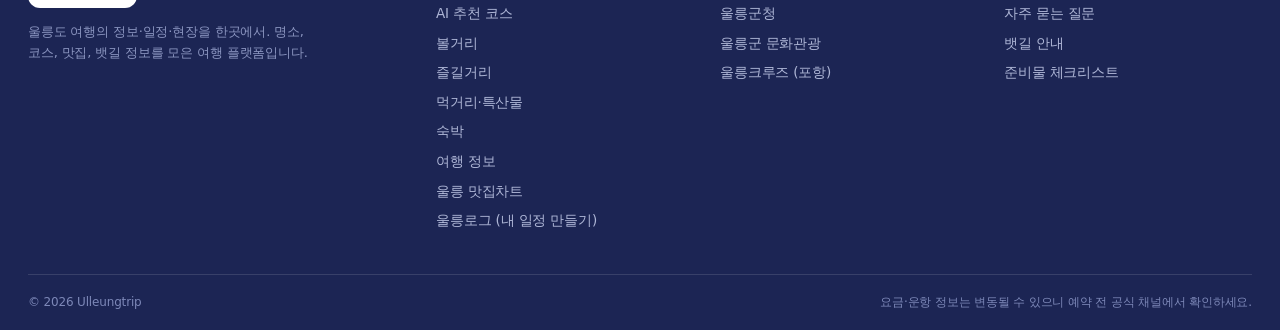
==== commit 0616398c: "홈 > 날씨 스트립 강조, AI 비서 챗봇 형태 UI 변경" ====
--- a/act.html
+++ b/act.html
@@ -18,13 +18,13 @@
 </div></header>
 
 <section class="section"><div class="wrap" id="actPage">
-<p class="pv-empty">체험 정보를 불러오는 중..</p>
+<p class="pv-empty">체험 정보를 불러오는 중...</p>
 </div></section>
 
 <footer class="site-footer"><div class="wrap">
 <div class="footer-inner">
 <div class="about"><div class="footer-logo"><img src="images/logo.png" alt="울릉트립"></div>
-<p>울릉도 여행의 정보·일정·현장을 한곳에서. 명소, 코스, 맛집, 뱃길 정보를 모은 여행 플랫폼입니다</p></div>
+<p>울릉도 여행의 정보·일정·현장을 한곳에서. 명소, 코스, 맛집, 뱃길 정보를 모은 여행 플랫폼입니다.</p></div>
 <div class="footer-col"><h4>둘러보기</h4><a href="courses.html">AI 추천 코스</a><a href="places.html">볼거리</a><a href="experience.html">즐길거리</a><a href="food.html">먹거리·특산물</a><a href="stay.html">숙박</a><a href="info.html">여행 정보</a><a href="chart.html">울릉 맛집차트</a><a href="ulog.html">울릉로그 (내 일정 만들기)</a></div>
 <div class="footer-col"><h4>공식 정보</h4><a href="https://www.ulleung.go.kr" target="_blank" rel="noopener">울릉군청</a><a href="https://www.ulleung.go.kr/tour/index.do" target="_blank" rel="noopener">울릉군 문화관광</a><a href="https://www.ulcruise.co.kr" target="_blank" rel="noopener">울릉크루즈 (포항)</a></div>
 <div class="footer-col"><h4>고객 지원</h4><a href="info.html">자주 묻는 질문</a><a href="info.html">뱃길 안내</a><a href="info.html">준비물 체크리스트</a></div>
--- a/css/style.css
+++ b/css/style.css
@@ -1269,68 +1269,38 @@
 .ul-links a{flex:1;text-align:center;border:1.5px solid var(--line);border-radius:10px;padding:9px 0;font-size:12px;font-weight:800;color:var(--ink-2);transition:.15s}
 .ul-links a:hover{border-color:var(--teal);color:var(--teal-dark)}
 
-/* 울릉로그 소개 섹션 (AI 추천 코스 페이지) */
-.ulog-promo{display:grid;grid-template-columns:1fr 1.25fr;gap:38px;align-items:center;background:#fff;border:1px solid var(--line);border-radius:var(--r-xl);box-shadow:var(--shadow);padding:44px 48px}
-.ulog-promo-txt h2{font-size:clamp(24px,2.8vw,32px);font-weight:800;color:var(--navy);line-height:1.3;letter-spacing:-.025em;margin-top:8px}
-.ulog-promo-txt>p{margin-top:12px;font-size:14.5px;color:var(--ink-2);line-height:1.7}
-.ulog-feats{list-style:none;display:flex;flex-direction:column;gap:12px;margin:20px 0 26px}
-.ulog-feats li b{display:block;font-size:14.5px;font-weight:800;color:var(--ink)}
-.ulog-feats li span{display:block;font-size:13px;color:var(--ink-3);margin-top:2px}
-.ulog-promo-shot{display:block;position:relative;border-radius:18px;overflow:hidden;border:1px solid var(--line);box-shadow:var(--shadow-sm);transition:transform .25s,box-shadow .25s}
-.ulog-promo-shot:hover{transform:translateY(-5px);box-shadow:var(--shadow)}
-.ulog-promo-shot img{width:100%;display:block}
-.ulog-promo-shot span{position:absolute;left:12px;bottom:12px;background:rgba(28,37,84,.85);color:#fff;border-radius:var(--r-pill);padding:7px 16px;font-size:12px;font-weight:800;backdrop-filter:blur(3px)}
-@media (max-width:960px){.ulog-promo{grid-template-columns:1fr;padding:28px 24px}}
-
-/* 숙박: 지도 기반 지역 가이드 */
-.sg-wrap{display:grid;grid-template-columns:380px 1fr;gap:24px;align-items:start}
-.sg-panel{background:#fff;border:1px solid var(--line);border-radius:var(--r-lg);box-shadow:var(--shadow-sm);padding:26px 26px}
-.sg-head{display:flex;align-items:center;gap:13px}
-.sg-ico{width:54px;height:54px;border-radius:15px;background:var(--band);display:grid;place-items:center}
-.sg-ico svg{width:38px;height:38px}
-.sg-head b{display:block;font-size:20px;font-weight:800;color:var(--navy)}
-.sg-head span{display:block;font-size:12.5px;font-weight:700;color:var(--teal-dark);margin-top:2px}
-.sg-desc{margin-top:14px;font-size:13.5px;color:var(--ink-2);line-height:1.7}
-.sg-sub{margin:18px 0 10px;font-size:12.5px;font-weight:800;color:var(--ink-3)}
-.sg-stay{display:flex;align-items:center;gap:12px;background:var(--band);border-radius:13px;padding:10px 13px;margin-bottom:9px}
-.sg-stay img{width:56px;height:56px;border-radius:10px;object-fit:cover;flex:0 0 auto}
-.sg-stay>div{flex:1;min-width:0}
-.sg-stay b{display:block;font-size:14px;font-weight:800;color:var(--ink)}
-.sg-stay span{display:block;font-size:11.5px;font-weight:700;color:var(--ink-3);margin-top:2px}
-.sg-stay em{font-style:normal;font-size:13.5px;font-weight:800;color:var(--navy);flex:0 0 auto}
-.sg-stay em small{font-size:10.5px;color:var(--ink-3);font-weight:700}
-.sg-map{position:relative;border-radius:var(--r-lg);overflow:hidden;border:1px solid var(--line);box-shadow:var(--shadow-sm);aspect-ratio:1.177/1;
-background:linear-gradient(135deg,#eaf4fc,#dcedf9 55%,#d2e8f7);
-background-image:radial-gradient(circle,rgba(90,150,210,.18) 1px,transparent 1px),linear-gradient(135deg,#eaf4fc,#dcedf9 55%,#d2e8f7);background-size:16px 16px,cover}
-.sg-island{position:absolute;inset:6% 5%;width:90%;height:88%;filter:drop-shadow(0 14px 22px rgba(58,123,196,.28))}
-.sg-rgname{font-size:3.6px;font-weight:800;fill:#2b5c94;opacity:.75;font-family:inherit}
-.sg-peak{font-size:2.8px;font-weight:700;fill:#4a749e;font-family:inherit}
-.sg-pin{position:absolute;transform:translate(-50%,-100%);display:flex;flex-direction:column;align-items:center;background:#fff;border:1.5px solid var(--line);border-radius:14px;padding:8px 15px;font-family:inherit;cursor:pointer;box-shadow:0 6px 18px rgba(28,37,84,.22);transition:.15s;z-index:2}
-.sg-pin::after{content:"";position:absolute;top:100%;left:50%;transform:translateX(-50%);border:7px solid transparent;border-top-color:#fff}
-.sg-pin b{font-size:13px;font-weight:800;color:var(--ink)}
-.sg-pin span{font-size:11px;font-weight:800;color:var(--teal-dark)}
-.sg-pin:hover{transform:translate(-50%,-100%) scale(1.07)}
-.sg-pin.on{background:var(--navy);border-color:var(--navy)}
-.sg-pin.on b,.sg-pin.on span{color:#fff}
-.sg-pin.on::after{border-top-color:var(--navy)}
-@media (max-width:960px){.sg-wrap{grid-template-columns:1fr}.sg-map{min-height:340px;order:-1}}
-
-/* 홈 인라인 아이콘 (svg) */
-.wxs-item .ic{width:22px;height:22px;display:block}
+/* 날씨 스트립 강조 */
+.wx-strip{border:1.5px solid transparent;background:linear-gradient(#fff,#fff) padding-box,linear-gradient(100deg,var(--teal),#3a72e0) border-box;box-shadow:0 8px 24px rgba(0,174,189,.14)}
+.wxs-live{display:inline-flex;align-items:center;gap:6px;background:var(--navy);color:#fff;border-radius:var(--r-pill);padding:5px 13px;font-size:11px;font-weight:800;letter-spacing:.06em}
+.wxs-live i{width:7px;height:7px;border-radius:50%;background:#4ade80;animation:wxPulse 1.6s ease-in-out infinite}
+@keyframes wxPulse{0%,100%{opacity:1;transform:scale(1)}50%{opacity:.4;transform:scale(.75)}}
+.wxs-more{background:var(--teal);color:#fff;border-radius:var(--r-pill);padding:9px 18px;font-size:13px;transition:.2s}
+.wx-strip:hover .wxs-more{background:var(--teal-dark)}
+/* AI 비서 챗봇 */
+.chat-win{position:fixed;right:26px;bottom:96px;z-index:400;width:360px;max-width:calc(100vw - 40px);background:#fff;border-radius:18px;box-shadow:0 24px 64px rgba(15,20,44,.35);display:none;flex-direction:column;overflow:hidden;border:1px solid var(--line)}
+.chat-win.on{display:flex;animation:destFade .25s ease}
+.chat-head{display:flex;align-items:center;gap:11px;background:linear-gradient(100deg,var(--navy),#0d5c6b);color:#fff;padding:14px 16px}
+.chat-av{width:38px;height:38px;border-radius:50%;background:rgba(255,255,255,.15);display:grid;place-items:center}
+.chat-av .lic{width:20px;height:20px}
+.chat-head b{display:block;font-size:14.5px;font-weight:800}
+.chat-head span{display:flex;align-items:center;gap:5px;font-size:11.5px;color:#9fe0e8;font-weight:700}
+.chat-live{width:7px;height:7px;border-radius:50%;background:#4ade80;animation:wxPulse 1.6s ease-in-out infinite}
+.chat-close{margin-left:auto;background:none;border:none;color:#c6cdea;font-size:15px;cursor:pointer;padding:6px}
+.chat-close:hover{color:#fff}
+.chat-body{height:320px;overflow-y:auto;padding:16px 14px;display:flex;flex-direction:column;gap:10px;background:var(--band)}
+.chat-msg{max-width:82%;padding:10px 14px;border-radius:14px;font-size:13.5px;line-height:1.6}
+.chat-msg.bot{align-self:flex-start;background:#fff;border:1px solid var(--line);border-bottom-left-radius:4px;color:var(--ink)}
+.chat-msg.user{align-self:flex-end;background:var(--teal);color:#fff;border-bottom-right-radius:4px}
+.chat-msg.bot a{color:var(--teal-dark);font-weight:800}
+.chat-typing{display:inline-flex;gap:4px;padding:3px 0}
+.chat-typing i{width:6px;height:6px;border-radius:50%;background:var(--ink-3);animation:ctType 1.1s infinite}
+.chat-typing i:nth-child(2){animation-delay:.18s}
+.chat-typing i:nth-child(3){animation-delay:.36s}
+@keyframes ctType{0%,100%{opacity:.25;transform:translateY(0)}50%{opacity:1;transform:translateY(-3px)}}
+.chat-inrow{display:flex;gap:8px;padding:12px;border-top:1px solid var(--line);background:#fff}
+.chat-inrow input{flex:1;border:1.5px solid var(--line);border-radius:12px;padding:11px 14px;font-family:inherit;font-size:13.5px;outline:none}
+.chat-inrow input:focus{border-color:var(--teal)}
+.chat-inrow button{background:var(--teal);border:none;color:#fff;border-radius:12px;width:46px;cursor:pointer;display:grid;place-items:center}
+.chat-inrow button:hover{background:var(--teal-dark)}
+@media (max-width:640px){.chat-win{right:12px;bottom:84px}}
 .dokdo-fab .ic{width:22px;height:22px;display:inline-block;vertical-align:-5px;margin-right:2px}
-/* 숙박 지도: 일러스트 지도 (여유 있게) */
-.sg-map.sg-map3{aspect-ratio:1/1;background:#cfe3ea}
-.sg-map3>img{position:absolute;inset:4.5%;width:91%;height:91%;object-fit:contain;border-radius:14px}
-.sg-links{display:flex;gap:10px;margin-top:12px}
-.sg-links a{flex:1;text-align:center;background:#fff;border:1.5px solid var(--line);border-radius:12px;padding:13px 0;font-size:13.5px;font-weight:800;color:var(--navy);box-shadow:var(--shadow-sm);transition:.15s}
-.sg-links a:hover{border-color:var(--teal);color:var(--teal-dark);transform:translateY(-2px)}
-
-/* 라인 아이콘 시스템 (Okta st.) */
-.lic{width:16px;height:16px;display:inline-block;vertical-align:-3px;flex:0 0 auto}
-.ai-chip .lic,.chip .lic{margin-right:2px;vertical-align:-3.5px}
-.ph-chips .lic,.pl-chips2 .lic{vertical-align:-3.5px;margin-right:2px}
-.crs-mapbtn .lic{width:15px;height:15px}
-.btn .lic{vertical-align:-3px;margin-right:3px}
-.sg-links .lic{margin-right:4px;vertical-align:-3.5px}
-.sec-link .lic{vertical-align:-3px;margin-right:2px}
-.lic-lg{width:26px;height:26px}
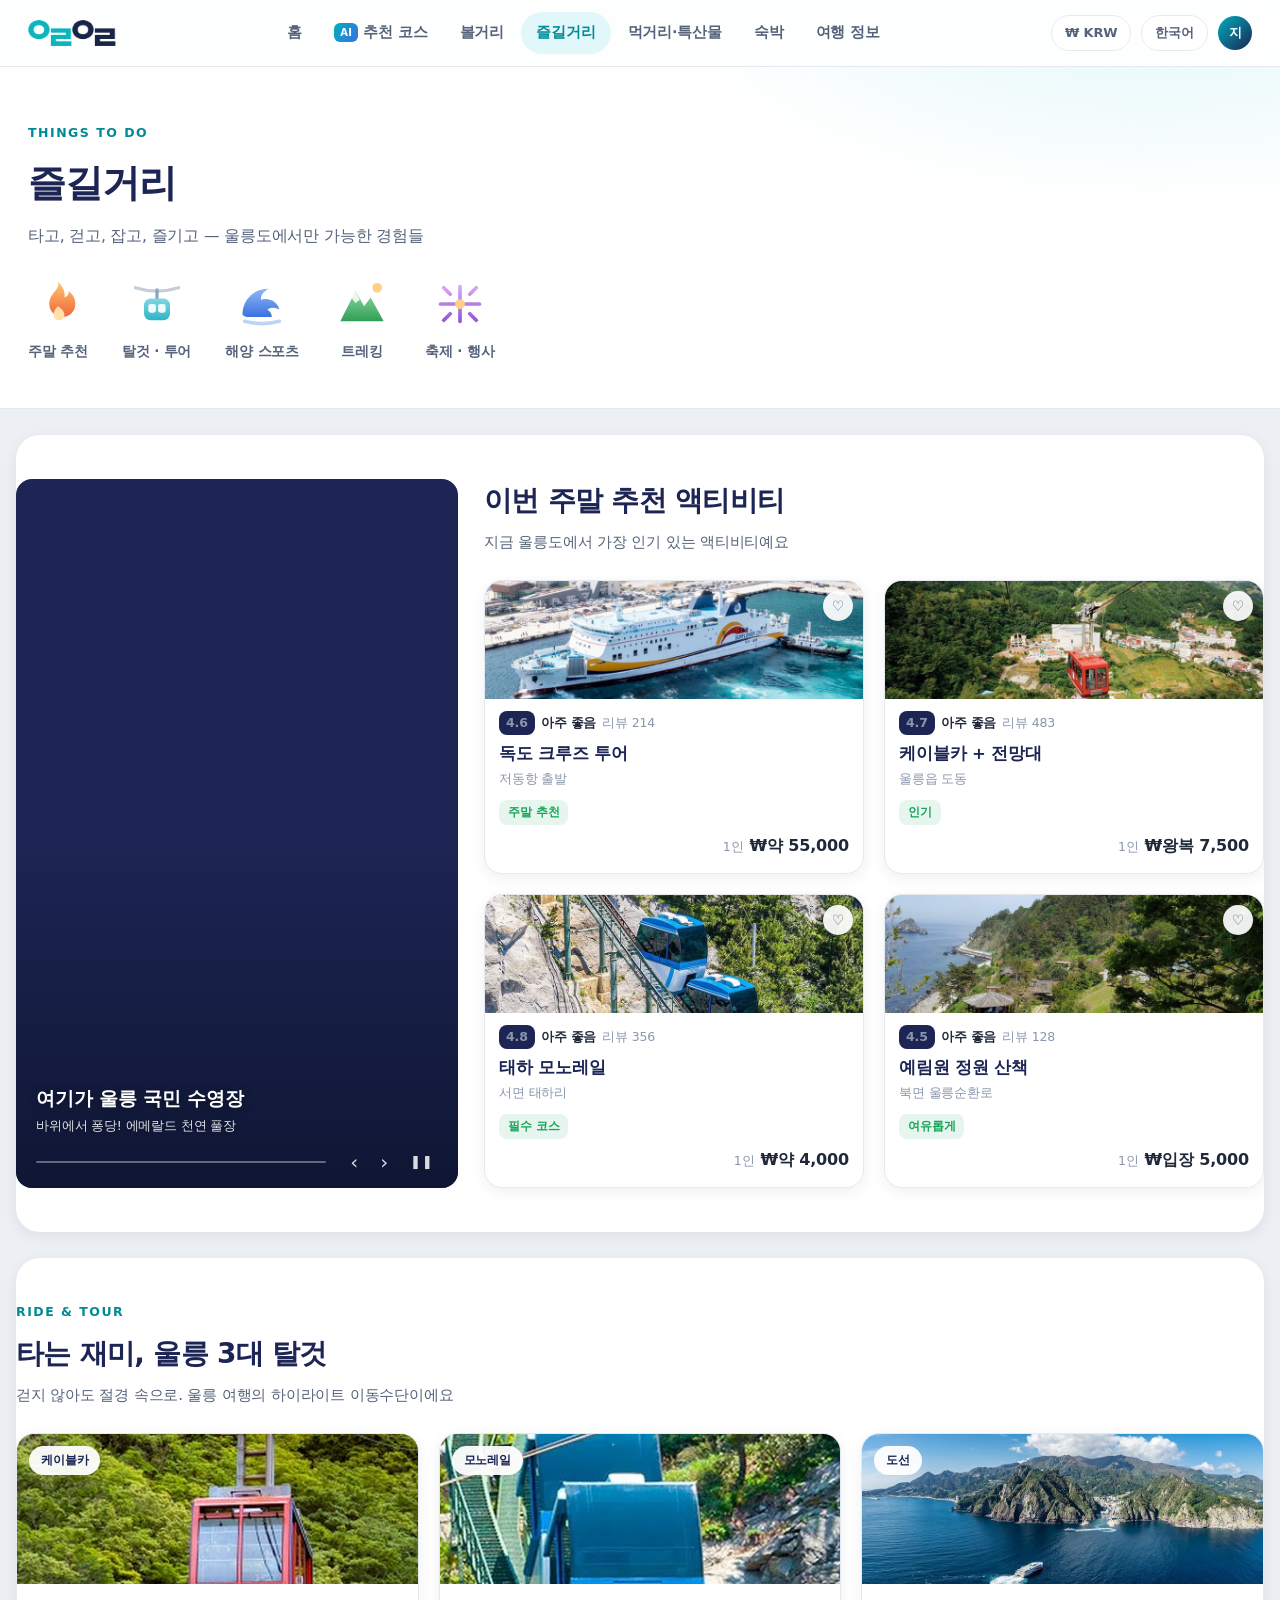
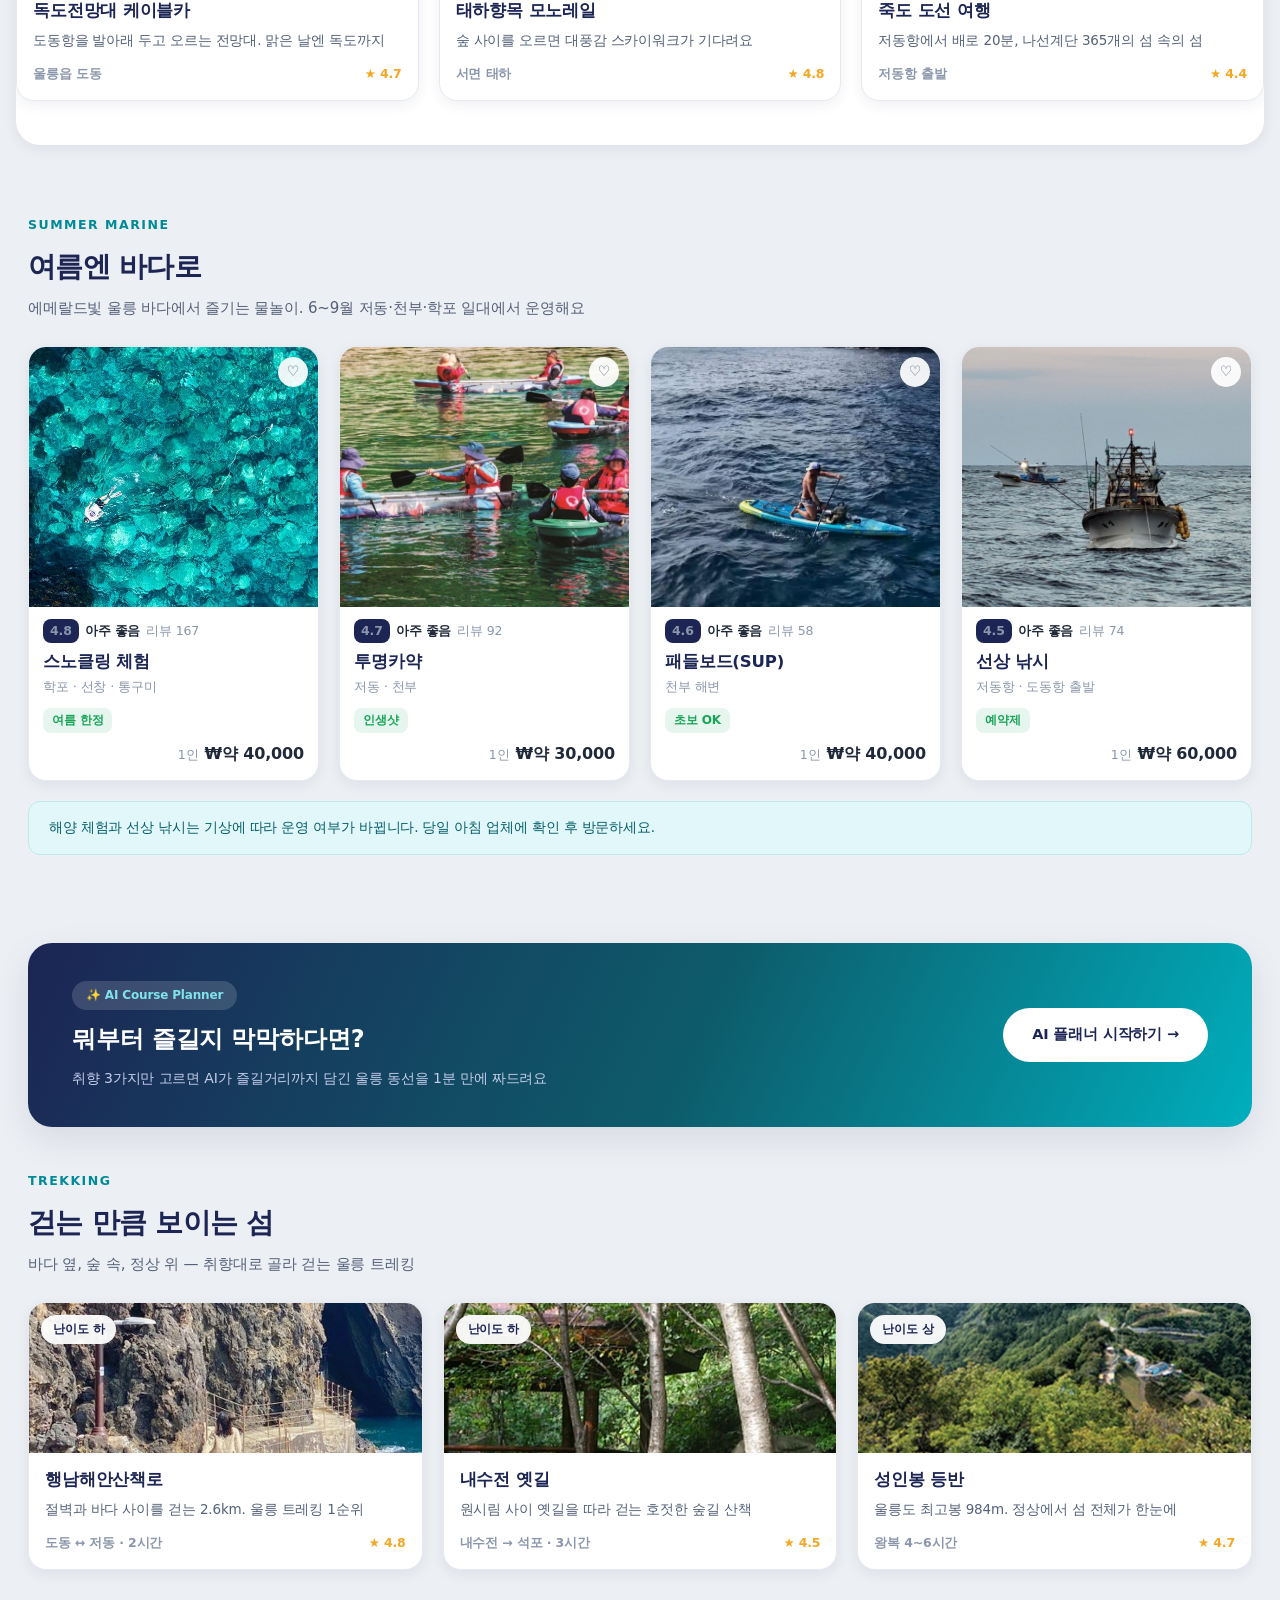
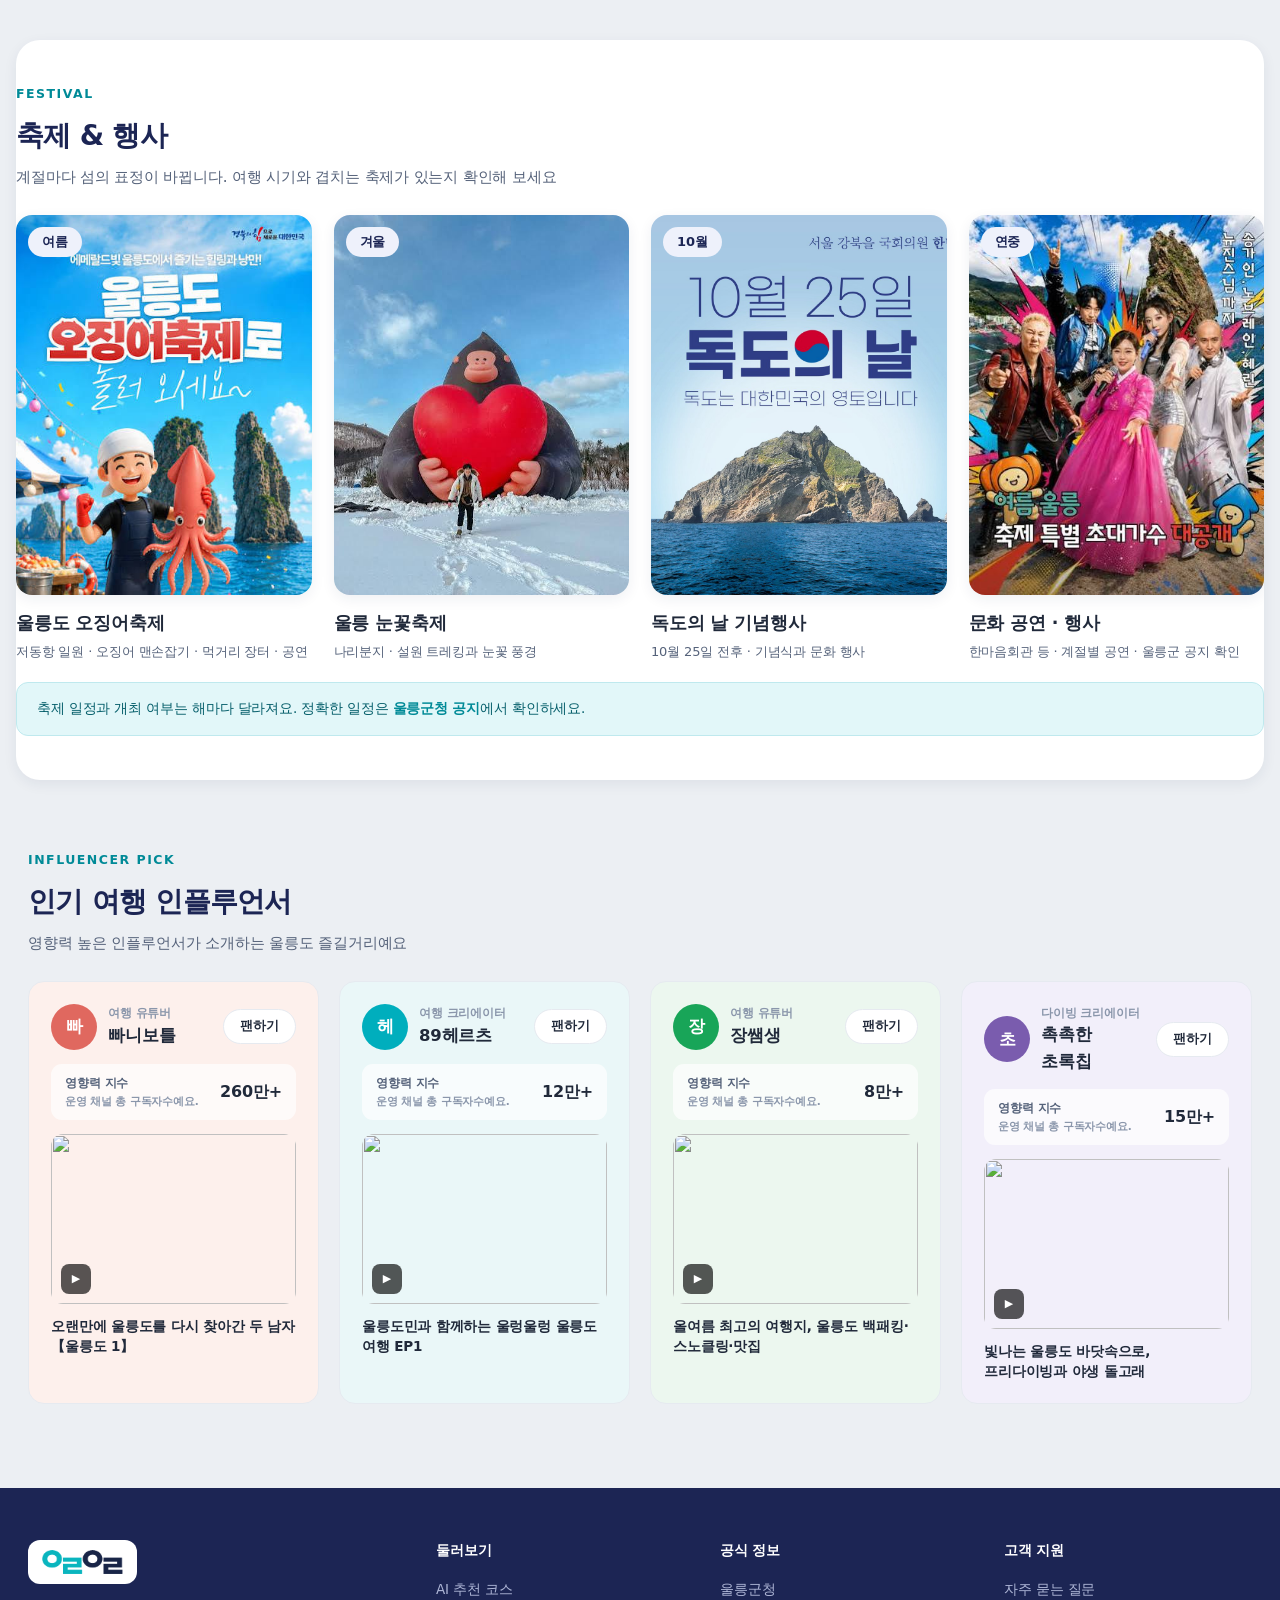
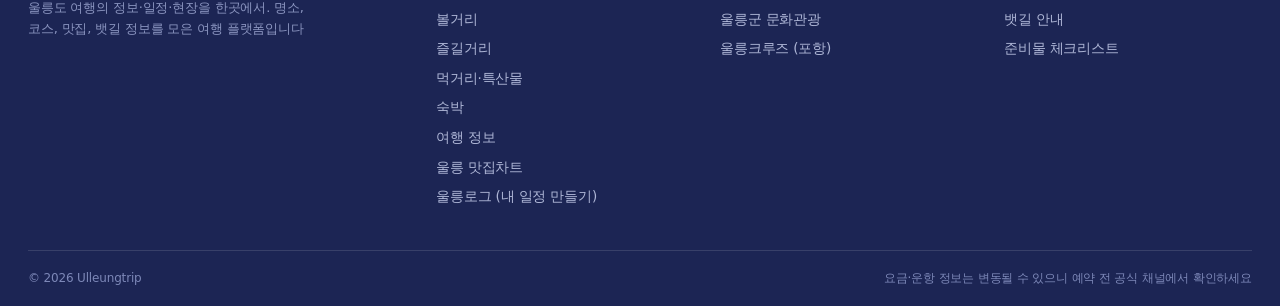
==== commit a825af13: "courses.html 병합, 울릉로그 시연동영상 변경" ====
--- a/act.html
+++ b/act.html
@@ -18,18 +18,18 @@
 </div></header>
 
 <section class="section"><div class="wrap" id="actPage">
-<p class="pv-empty">체험 정보를 불러오는 중...</p>
+<p class="pv-empty">체험 정보를 불러오는 중</p>
 </div></section>
 
 <footer class="site-footer"><div class="wrap">
 <div class="footer-inner">
 <div class="about"><div class="footer-logo"><img src="images/logo.png" alt="울릉트립"></div>
-<p>울릉도 여행의 정보·일정·현장을 한곳에서. 명소, 코스, 맛집, 뱃길 정보를 모은 여행 플랫폼입니다.</p></div>
+<p>울릉도 여행의 정보·일정·현장을 한곳에서. 명소, 코스, 맛집, 뱃길 정보를 모은 여행 플랫폼입니다</p></div>
 <div class="footer-col"><h4>둘러보기</h4><a href="courses.html">AI 추천 코스</a><a href="places.html">볼거리</a><a href="experience.html">즐길거리</a><a href="food.html">먹거리·특산물</a><a href="stay.html">숙박</a><a href="info.html">여행 정보</a><a href="chart.html">울릉 맛집차트</a><a href="ulog.html">울릉로그 (내 일정 만들기)</a></div>
 <div class="footer-col"><h4>공식 정보</h4><a href="https://www.ulleung.go.kr" target="_blank" rel="noopener">울릉군청</a><a href="https://www.ulleung.go.kr/tour/index.do" target="_blank" rel="noopener">울릉군 문화관광</a><a href="https://www.ulcruise.co.kr" target="_blank" rel="noopener">울릉크루즈 (포항)</a></div>
 <div class="footer-col"><h4>고객 지원</h4><a href="info.html">자주 묻는 질문</a><a href="info.html">뱃길 안내</a><a href="info.html">준비물 체크리스트</a></div>
 </div>
-<div class="footer-bottom"><span>© 2026 Ulleungtrip</span><span>요금·운항 정보는 변동될 수 있으니 예약 전 공식 채널에서 확인하세요.</span></div>
+<div class="footer-bottom"><span>© 2026 Ulleungtrip</span><span>요금·운항 정보는 변동될 수 있으니 예약 전 공식 채널에서 확인하세요</span></div>
 </div></footer>
 <script src="js/main.js"></script>
 </body>
--- a/css/style.css
+++ b/css/style.css
@@ -1304,3 +1304,82 @@
 .chat-inrow button:hover{background:var(--teal-dark)}
 @media (max-width:640px){.chat-win{right:12px;bottom:84px}}
 .dokdo-fab .ic{width:22px;height:22px;display:inline-block;vertical-align:-5px;margin-right:2px}
+
+/* 챗봇 UI (라이트) + 미니 아이콘 */
+.mic{width:17px;height:17px;display:inline-block;vertical-align:-3.5px;margin-right:2px}
+.chat-head2{display:flex;align-items:center;gap:8px;padding:15px 18px;border-bottom:1px solid var(--line);background:#fff}
+.chat-spark{color:var(--teal);font-size:15px}
+.chat-head2 b{font-size:14px;font-weight:800;color:var(--navy)}
+.chat-close2{margin-left:auto;background:none;border:none;color:var(--ink-3);font-size:14px;cursor:pointer;padding:5px}
+.chat-close2:hover{color:var(--ink)}
+.chat-win{background:#f6f8fd;border:none;box-shadow:0 24px 64px rgba(28,37,84,.28)}
+.chat-body{background:transparent;height:300px}
+.chat-empty{margin:auto;text-align:center;padding:20px 10px}
+.chat-mascot{width:76px;height:76px;margin:0 auto 14px;display:block;filter:drop-shadow(0 8px 16px rgba(58,114,224,.22))}
+.chat-empty b{display:block;font-size:16.5px;font-weight:800;color:var(--navy)}
+.chat-empty span{display:block;margin-top:7px;font-size:12.5px;color:var(--ink-3);line-height:1.6}
+.chat-sugs{padding:4px 14px 10px}
+.chat-sugs small{display:block;font-size:11.5px;font-weight:800;color:var(--ink-3);margin-bottom:8px}
+.chat-sug-row{display:flex;flex-wrap:wrap;gap:7px}
+.chat-sug{background:#e9effb;border:none;border-radius:10px;padding:8px 13px;font-size:12px;font-weight:700;color:#3a5bb4;cursor:pointer;font-family:inherit;transition:.15s}
+.chat-sug:hover{background:var(--teal-soft);color:var(--teal-dark)}
+.chat-inrow{background:transparent;border-top:none;padding:0 14px 14px}
+.chat-inrow input{background:#fff;border-color:#e2e8f4;border-radius:14px}
+.chat-inrow button{border-radius:14px;font-size:14px}
+.chat-msg.bot{box-shadow:var(--shadow-sm);border:none}
+
+/* ══ 유실 블록 복원 ══ */
+/* 라인 아이콘 사이즈 */
+.lic{width:16px;height:16px;display:inline-block;vertical-align:-3px;flex:0 0 auto}
+.ai-chip .lic,.chip .lic{margin-right:2px;vertical-align:-3.5px}
+.ph-chips .lic,.pl-chips2 .lic{vertical-align:-3.5px;margin-right:2px;width:15px;height:15px}
+.crs-mapbtn .lic{width:15px;height:15px}
+.btn .lic{vertical-align:-3px;margin-right:3px}
+.sg-links .lic{margin-right:4px;vertical-align:-3.5px}
+.sec-link .lic{vertical-align:-3px;margin-right:2px}
+.lic-lg{width:26px;height:26px}
+/* 울릉로그 소개 (AI 추천 코스 페이지) */
+.ulog-promo{display:grid;grid-template-columns:1fr 1.25fr;gap:38px;align-items:center;background:#fff;border:1px solid var(--line);border-radius:var(--r-xl);box-shadow:var(--shadow);padding:44px 48px}
+.ulog-promo-txt h2{font-size:clamp(24px,2.8vw,32px);font-weight:800;color:var(--navy);line-height:1.3;letter-spacing:-.025em;margin-top:8px}
+.ulog-promo-txt>p{margin-top:12px;font-size:14.5px;color:var(--ink-2);line-height:1.7}
+.ulog-feats{list-style:none;display:flex;flex-direction:column;gap:12px;margin:20px 0 26px}
+.ulog-feats li b{display:block;font-size:14.5px;font-weight:800;color:var(--ink)}
+.ulog-feats li span{display:block;font-size:13px;color:var(--ink-3);margin-top:2px}
+.ulog-promo-shot{display:block;position:relative;border-radius:18px;overflow:hidden;border:1px solid var(--line);box-shadow:var(--shadow-sm);transition:transform .25s,box-shadow .25s}
+.ulog-promo-shot:hover{transform:translateY(-5px);box-shadow:var(--shadow)}
+.ulog-promo-shot img{width:100%;display:block}
+.ulog-promo-shot span{position:absolute;left:12px;bottom:12px;background:rgba(28,37,84,.85);color:#fff;border-radius:var(--r-pill);padding:7px 16px;font-size:12px;font-weight:800;backdrop-filter:blur(3px)}
+@media (max-width:960px){.ulog-promo{grid-template-columns:1fr;padding:28px 24px}}
+/* 숙박: 지도 기반 지역 가이드 */
+.sg-wrap{display:grid;grid-template-columns:380px 1fr;gap:24px;align-items:start}
+.sg-panel{background:#fff;border:1px solid var(--line);border-radius:var(--r-lg);box-shadow:var(--shadow-sm);padding:26px 26px}
+.sg-head{display:flex;align-items:center;gap:13px}
+.sg-ico{width:54px;height:54px;border-radius:15px;background:var(--band);display:grid;place-items:center}
+.sg-ico svg{width:38px;height:38px}
+.sg-head b{display:block;font-size:20px;font-weight:800;color:var(--navy)}
+.sg-head span{display:block;font-size:12.5px;font-weight:700;color:var(--teal-dark);margin-top:2px}
+.sg-desc{margin-top:14px;font-size:13.5px;color:var(--ink-2);line-height:1.7}
+.sg-sub{margin:18px 0 10px;font-size:12.5px;font-weight:800;color:var(--ink-3)}
+.sg-stay{display:flex;align-items:center;gap:12px;background:var(--band);border-radius:13px;padding:10px 13px;margin-bottom:9px}
+.sg-stay img{width:56px;height:56px;border-radius:10px;object-fit:cover;flex:0 0 auto}
+.sg-stay>div{flex:1;min-width:0}
+.sg-stay b{display:block;font-size:14px;font-weight:800;color:var(--ink)}
+.sg-stay span{display:block;font-size:11.5px;font-weight:700;color:var(--ink-3);margin-top:2px}
+.sg-stay em{font-style:normal;font-size:13.5px;font-weight:800;color:var(--navy);flex:0 0 auto}
+.sg-stay em small{font-size:10.5px;color:var(--ink-3);font-weight:700}
+.sg-map{position:relative;border-radius:var(--r-lg);overflow:hidden;border:1px solid var(--line);box-shadow:var(--shadow-sm)}
+.sg-map.sg-map3{aspect-ratio:1/1;background:#cfe3ea}
+.sg-map3>img{position:absolute;inset:4.5%;width:91%;height:91%;object-fit:contain;border-radius:14px}
+.sg-pin{position:absolute;transform:translate(-50%,-100%);display:flex;flex-direction:column;align-items:center;background:#fff;border:1.5px solid var(--line);border-radius:14px;padding:8px 15px;font-family:inherit;cursor:pointer;box-shadow:0 6px 18px rgba(28,37,84,.22);transition:.15s;z-index:2}
+.sg-pin::after{content:"";position:absolute;top:100%;left:50%;transform:translateX(-50%);border:7px solid transparent;border-top-color:#fff}
+.sg-pin b{font-size:13px;font-weight:800;color:var(--ink)}
+.sg-pin span{font-size:11px;font-weight:800;color:var(--teal-dark)}
+.sg-pin:hover{transform:translate(-50%,-100%) scale(1.07)}
+.sg-pin.on{background:var(--navy);border-color:var(--navy)}
+.sg-pin.on b,.sg-pin.on span{color:#fff}
+.sg-pin.on::after{border-top-color:var(--navy)}
+.sg-links{display:flex;gap:10px;margin-top:12px}
+.sg-links a{flex:1;text-align:center;background:#fff;border:1.5px solid var(--line);border-radius:12px;padding:13px 0;font-size:13.5px;font-weight:800;color:var(--navy);box-shadow:var(--shadow-sm);transition:.15s}
+.sg-links a:hover{border-color:var(--teal);color:var(--teal-dark);transform:translateY(-2px)}
+@media (max-width:960px){.sg-wrap{grid-template-columns:1fr}}
+.ulog-promo-shot video{width:100%;display:block}
